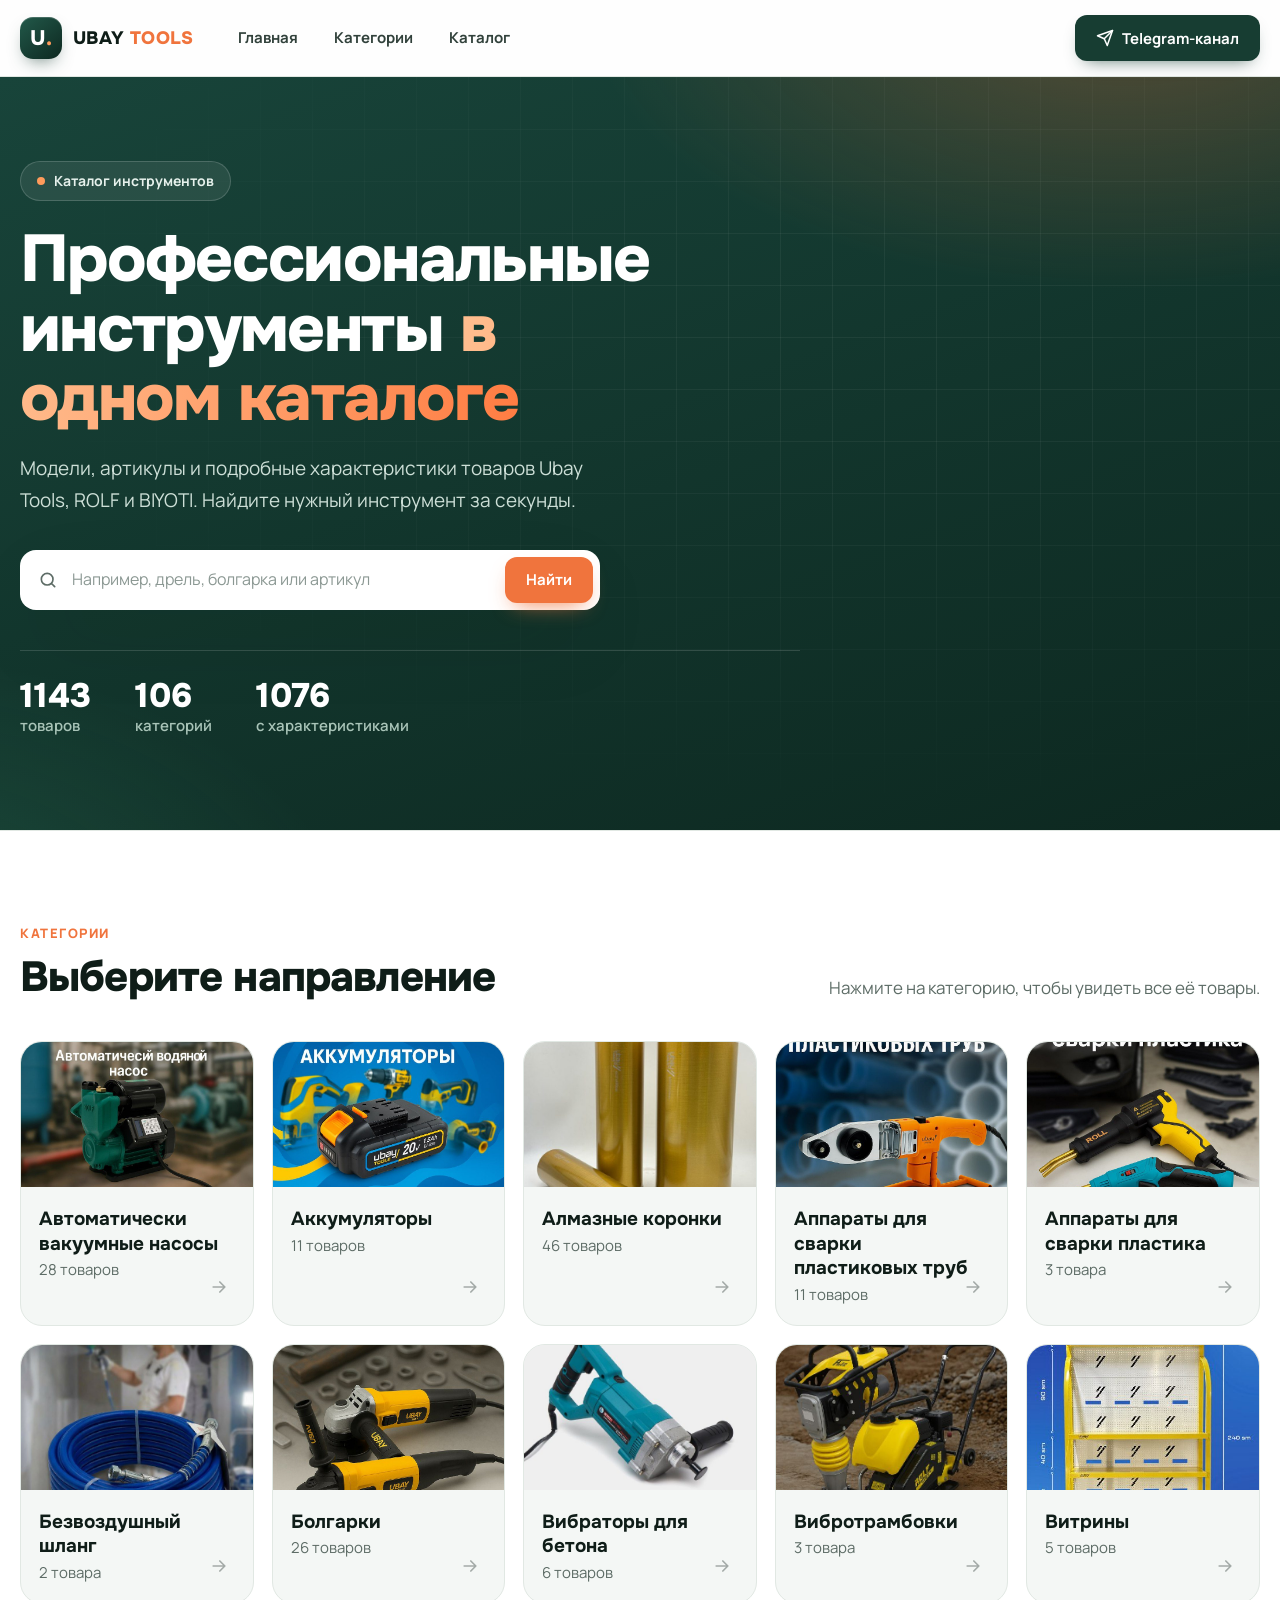
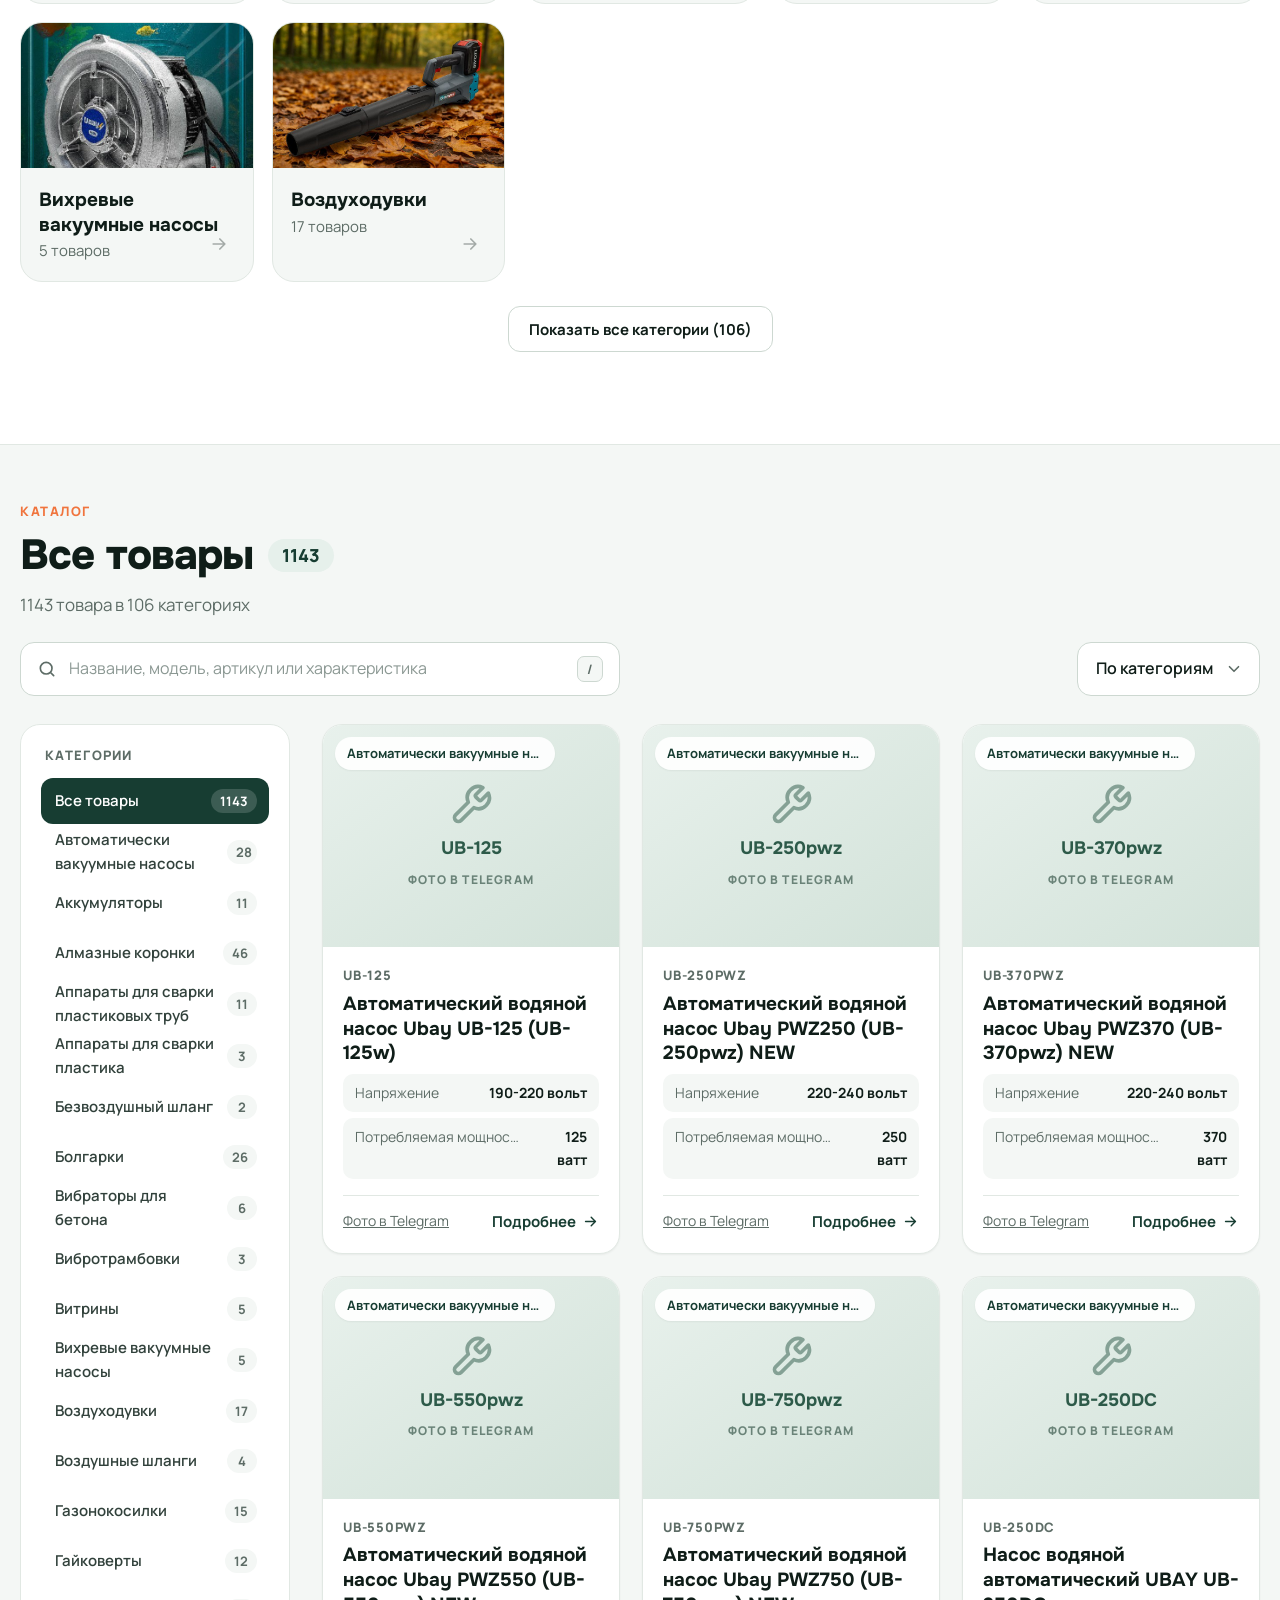
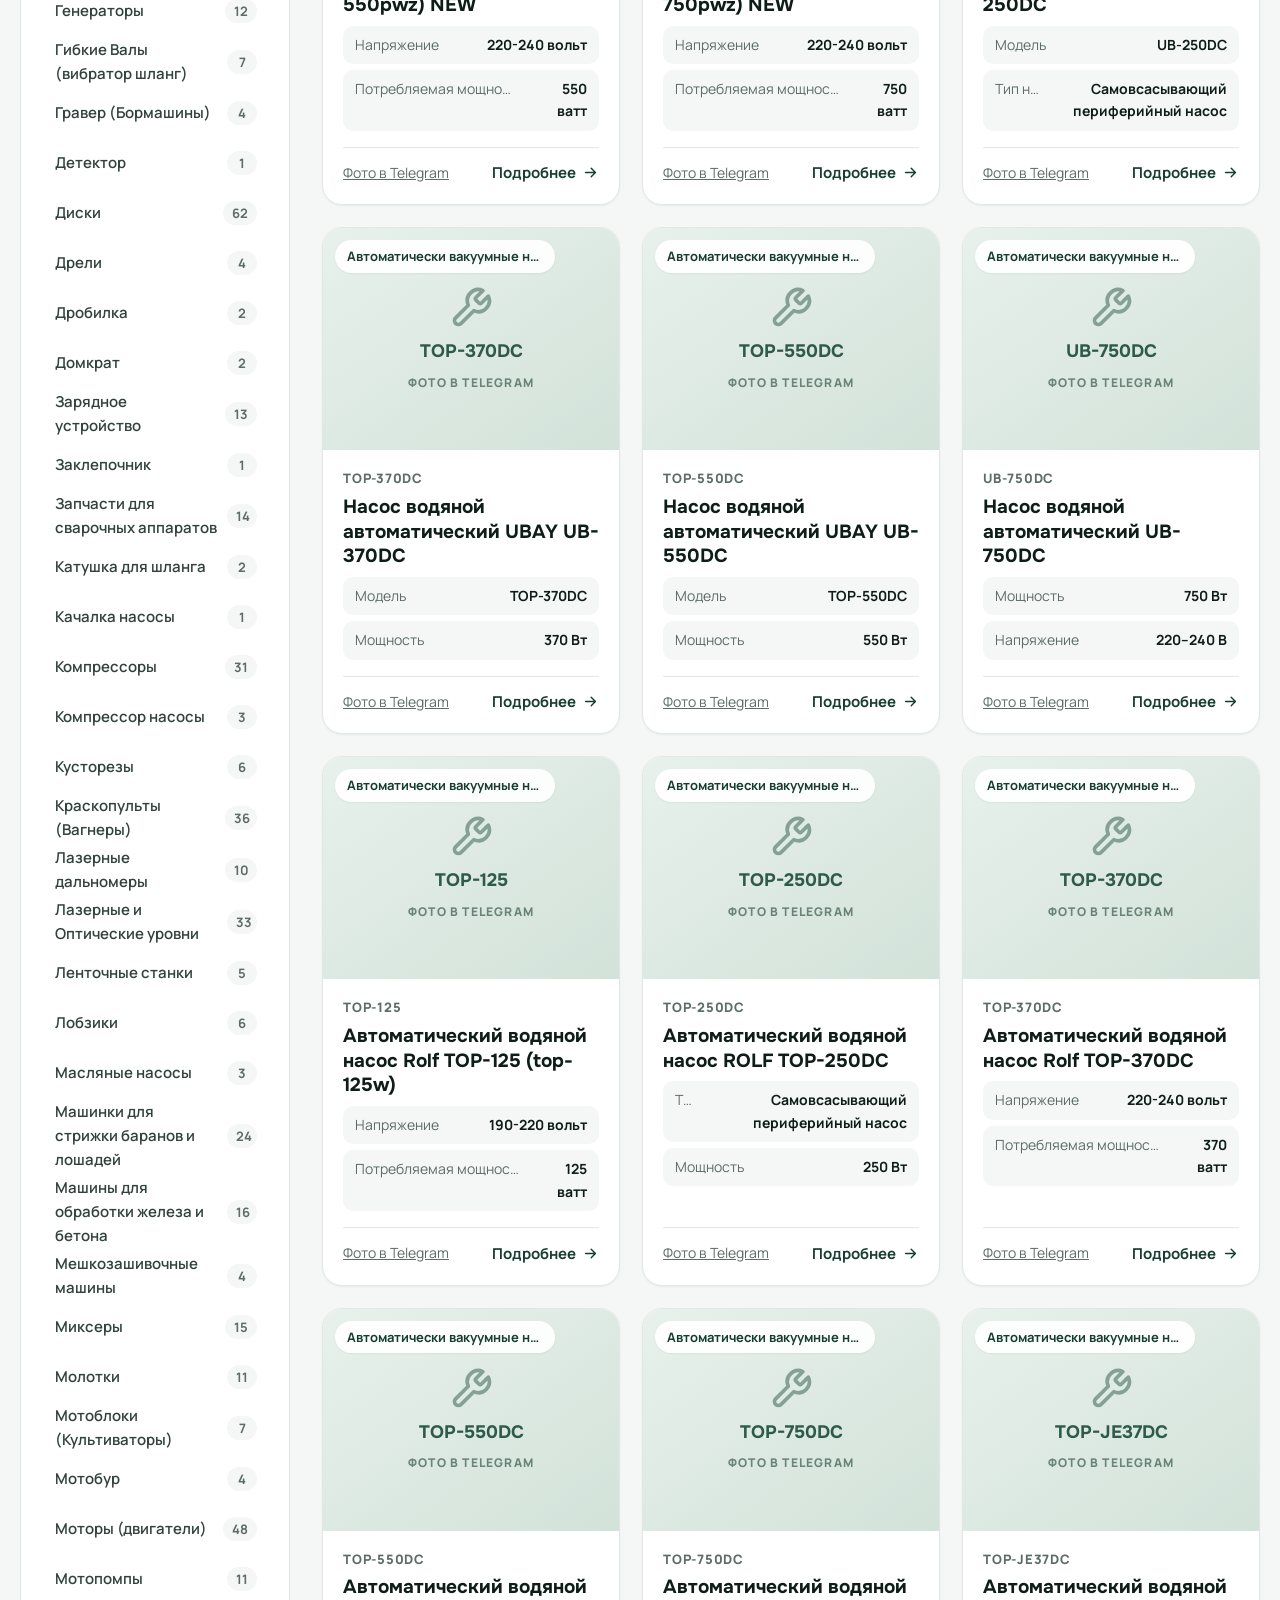
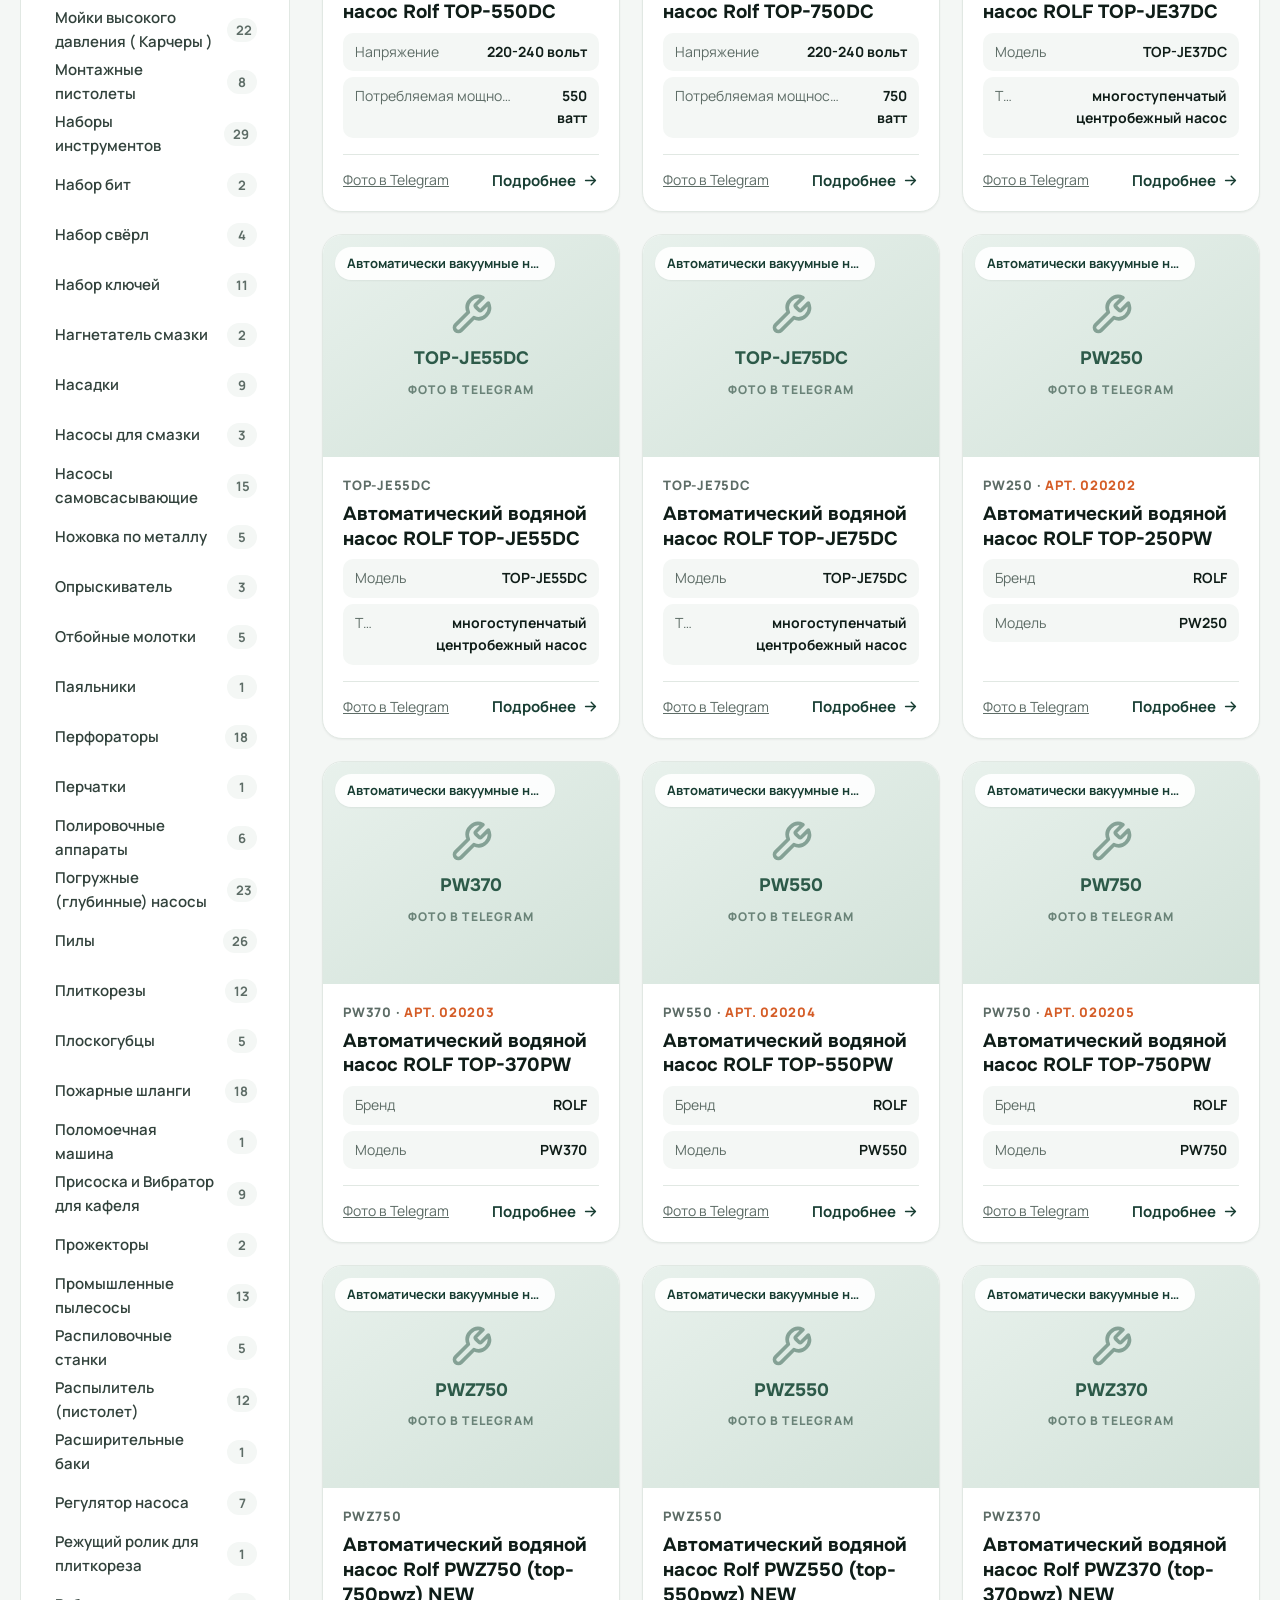
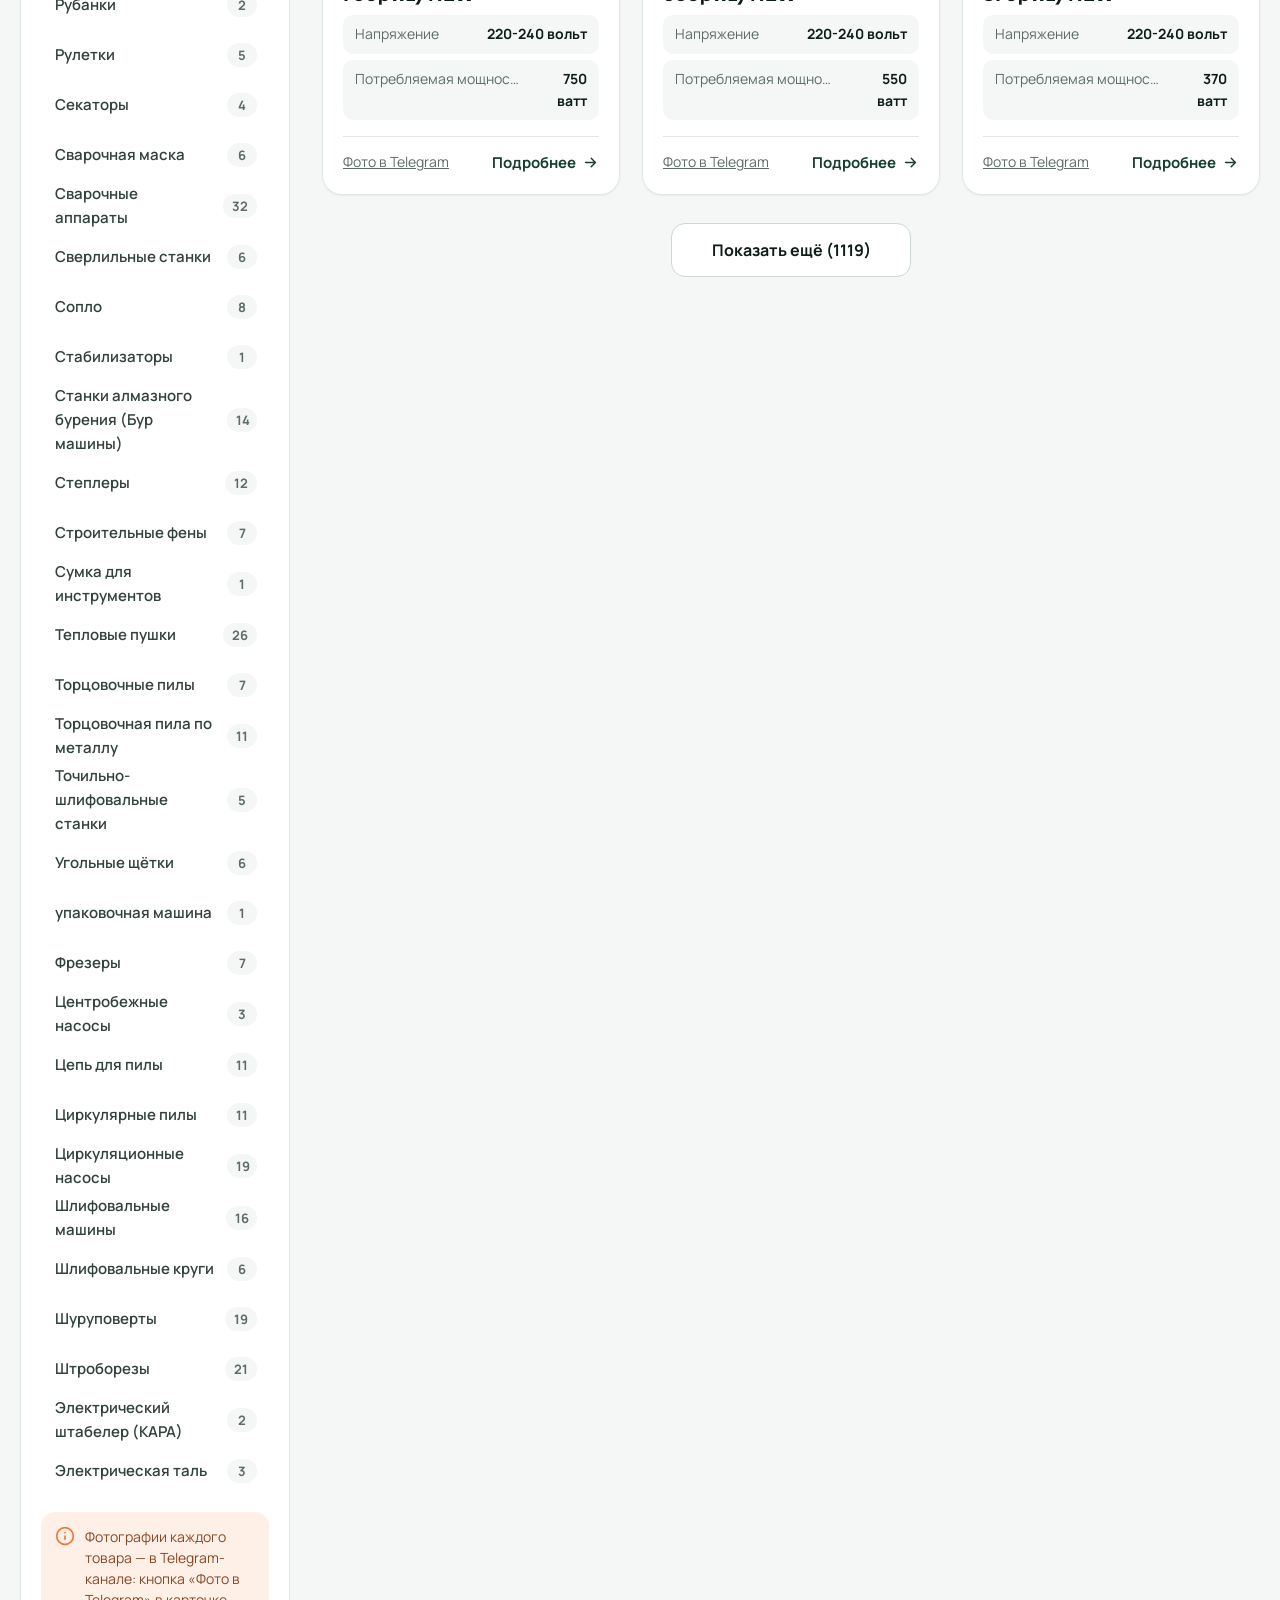
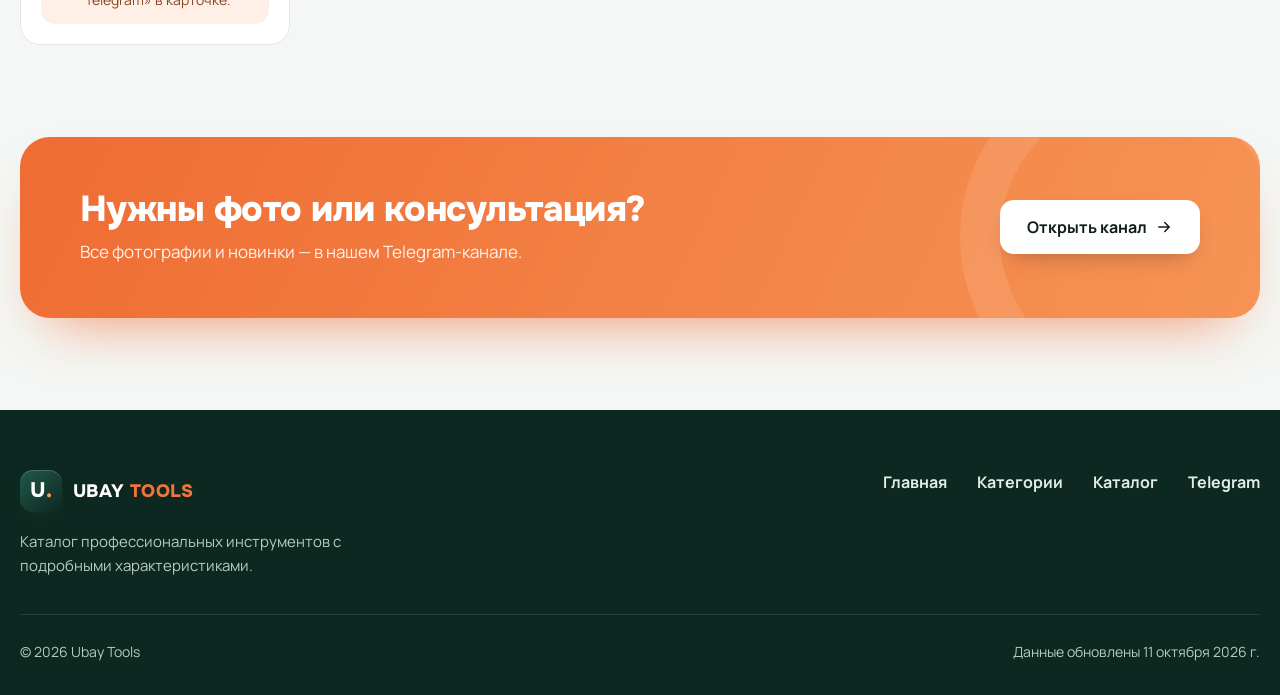
==== docs/index.html @ 38ed4b3d "Statik katalog sayti: Telegram kanalidagi 1143 ta tovar - docs/: server va bazasiz ishlaydigan stati" ====
<!doctype html>
<html lang="ru">
  <head>
    <meta charset="utf-8">
    <meta name="viewport" content="width=device-width, initial-scale=1">
    <meta name="theme-color" content="#173d32">
    <meta name="description" content="Каталог инструментов Ubay Tools: модели, артикулы и подробные характеристики товаров.">
    <title>Ubay Tools — каталог инструментов</title>
    <link rel="preconnect" href="https://fonts.googleapis.com">
    <link rel="preconnect" href="https://fonts.gstatic.com" crossorigin>
    <link href="https://fonts.googleapis.com/css2?family=Manrope:wght@400;500;600;700;800&family=Onest:wght@500;600;700;800&display=swap" rel="stylesheet">
    <link rel="stylesheet" href="styles.css">
    <link rel="stylesheet" href="site.css">
    <script src="app.js" defer></script>
  </head>
  <body>
    <header id="site-header" class="site-header">
      <div class="container header-inner">
        <a class="brand" href="#top" aria-label="Ubay Tools — наверх">
          <span class="brand-mark">U<span>.</span></span>
          <span class="brand-name">UBAY <b>TOOLS</b></span>
        </a>
        <nav id="main-nav" class="main-nav" aria-label="Основная навигация">
          <a href="#top">Главная</a>
          <a href="#categories">Категории</a>
          <a href="#catalog">Каталог</a>
        </nav>
        <div class="header-actions">
          <a class="button button-primary" href="https://t.me/Ubay_informatsiya" target="_blank" rel="noopener"><i data-icon="send"></i><span class="add-label">Telegram-канал</span></a>
          <button id="menu-button" class="icon-button menu-button" type="button" aria-label="Меню" aria-expanded="false" aria-controls="main-nav"><i data-icon="menu"></i></button>
        </div>
      </div>
    </header>

    <main id="top">
      <section class="hero">
        <div class="container hero-inner hero-single">
          <div class="hero-copy">
            <span class="pill"><span class="pulse"></span> Каталог инструментов</span>
            <h1>Профессиональные инструменты <span class="accent">в одном каталоге</span></h1>
            <p class="lead">Модели, артикулы и подробные характеристики товаров Ubay Tools, ROLF и BIYOTI. Найдите нужный инструмент за секунды.</p>
            <form id="hero-search" class="hero-search" role="search">
              <i data-icon="search"></i>
              <label class="visually-hidden" for="hero-search-input">Поиск по каталогу</label>
              <input id="hero-search-input" type="search" placeholder="Например, дрель, болгарка или артикул" autocomplete="off">
              <button class="button button-accent" type="submit">Найти</button>
            </form>
            <dl class="hero-stats">
              <div><dt>товаров</dt><dd id="stat-products">—</dd></div>
              <div><dt>категорий</dt><dd id="stat-categories">—</dd></div>
              <div><dt>с характеристиками</dt><dd id="stat-specs">—</dd></div>
            </dl>
          </div>
        </div>
      </section>

      <section id="categories" class="section section-alt">
        <div class="container">
          <div class="section-head">
            <div>
              <p class="eyebrow">Категории</p>
              <h2 class="section-title">Выберите направление</h2>
            </div>
            <p class="section-sub">Нажмите на категорию, чтобы увидеть все её товары.</p>
          </div>
          <div id="category-tiles" class="category-tiles"></div>
        </div>
      </section>

      <section id="catalog" class="catalog-section">
        <div class="container catalog-body">
          <div class="section-head">
            <div>
              <p class="eyebrow">Каталог</p>
              <h2 class="section-title">Все товары <span id="product-count" class="count-badge">0</span></h2>
              <p id="catalog-status" class="page-sub">Каталог загружается...</p>
            </div>
          </div>
          <div class="catalog-toolbar">
            <label class="search-box">
              <i data-icon="search"></i>
              <span class="visually-hidden">Поиск товара</span>
              <input id="search-input" type="search" placeholder="Название, модель, артикул или характеристика" autocomplete="off">
              <kbd>/</kbd>
            </label>
            <label class="sort-control">
              <span class="visually-hidden">Сортировка</span>
              <select id="sort-select" class="select">
                <option value="default">По категориям</option>
                <option value="name">По названию</option>
              </select>
            </label>
          </div>
          <div class="catalog-layout">
            <aside class="filters" aria-label="Категории">
              <h2>Категории</h2>
              <nav id="category-list" class="category-list"></nav>
              <div class="filters-note">
                <i data-icon="info"></i>
                <p>Фотографии каждого товара — в Telegram-канале: кнопка «Фото в Telegram» в карточке.</p>
              </div>
            </aside>
            <div class="product-area">
              <div id="product-grid" class="product-grid" aria-live="polite"></div>
              <div class="load-more-wrap">
                <button id="load-more" class="button button-ghost button-lg" type="button" hidden>Показать ещё</button>
              </div>
              <div id="no-results" class="empty-state" hidden>
                <span class="empty-icon"><i data-icon="search"></i></span>
                <h3>Ничего не найдено</h3>
                <p>Попробуйте изменить запрос или выбрать другую категорию.</p>
                <button id="reset-filters" class="button button-ghost" type="button">Сбросить фильтры</button>
              </div>
              <div id="load-error" class="empty-state" hidden>
                <span class="empty-icon"><i data-icon="info"></i></span>
                <h3>Не удалось загрузить каталог</h3>
                <p>Проверьте подключение к интернету и обновите страницу.</p>
              </div>
            </div>
          </div>
        </div>
      </section>

      <section class="section section-tight">
        <div class="container">
          <div class="cta-band">
            <div>
              <h2>Нужны фото или консультация?</h2>
              <p>Все фотографии и новинки — в нашем Telegram-канале.</p>
            </div>
            <a class="button button-light button-lg" href="https://t.me/Ubay_informatsiya" target="_blank" rel="noopener">Открыть канал <i data-icon="arrow"></i></a>
          </div>
        </div>
      </section>
    </main>

    <footer class="site-footer">
      <div class="container footer-inner">
        <div class="footer-brand">
          <a class="brand brand-light" href="#top"><span class="brand-mark">U<span>.</span></span><span class="brand-name">UBAY <b>TOOLS</b></span></a>
          <p>Каталог профессиональных инструментов с подробными характеристиками.</p>
        </div>
        <nav class="footer-nav" aria-label="Ссылки в подвале">
          <a href="#top">Главная</a>
          <a href="#categories">Категории</a>
          <a href="#catalog">Каталог</a>
          <a href="https://t.me/Ubay_informatsiya" target="_blank" rel="noopener">Telegram</a>
        </nav>
        <div class="footer-bottom">
          <span>© <span id="year"></span> Ubay Tools</span>
          <span id="updated-note">Данные из канала t.me/Ubay_informatsiya</span>
        </div>
      </div>
    </footer>

    <dialog id="detail-dialog" class="dialog dialog-wide">
      <div id="detail-content" class="dialog-panel"></div>
    </dialog>
  </body>
</html>
---- docs/styles.css ----
:root {
  color-scheme: light;
  --bg: #f4f7f5;
  --surface: #ffffff;
  --surface-2: #ecf2ee;
  --ink: #0f1d18;
  --ink-2: #31413b;
  --muted: #5d6c66;
  --line: #e1e8e3;
  --line-strong: #cdd8d1;
  --brand: #173d32;
  --brand-2: #22594a;
  --brand-dark: #0d2820;
  --brand-50: #e6f0eb;
  --accent: #f0743d;
  --accent-dark: #d55d27;
  --accent-50: #fff0e7;
  --danger: #b4412a;
  --danger-50: #fdeee9;
  --radius: 14px;
  --radius-lg: 22px;
  --shadow-sm: 0 1px 2px rgb(15 29 24 / 0.05);
  --shadow: 0 1px 2px rgb(15 29 24 / 0.04), 0 12px 32px -14px rgb(15 29 24 / 0.18);
  --shadow-lg: 0 32px 80px -24px rgb(8 24 18 / 0.45);
  --font-body: "Manrope", system-ui, -apple-system, "Segoe UI", sans-serif;
  --font-head: "Onest", "Manrope", system-ui, -apple-system, "Segoe UI", sans-serif;
  --container: 1240px;
}

* { box-sizing: border-box; }
html { scroll-behavior: smooth; -webkit-text-size-adjust: 100%; }
body {
  min-height: 100vh;
  display: flex;
  flex-direction: column;
  margin: 0;
  color: var(--ink);
  background: var(--bg);
  font: 400 16px/1.6 var(--font-body);
  -webkit-font-smoothing: antialiased;
  text-rendering: optimizeLegibility;
}
main { flex: 1 0 auto; }
img { max-width: 100%; display: block; }
button, input, textarea, select { font: inherit; color: inherit; }
a { color: inherit; }
:focus-visible { outline: 3px solid rgb(240 116 61 / 0.55); outline-offset: 2px; }
[hidden] { display: none !important; }
.visually-hidden { position: absolute; width: 1px; height: 1px; overflow: hidden; clip: rect(0 0 0 0); clip-path: inset(50%); white-space: nowrap; }
.container { width: min(calc(100% - 40px), var(--container)); margin-inline: auto; }
.icon { width: 20px; height: 20px; flex: 0 0 auto; }

/* ---------- Кнопки ---------- */
.button {
  --h: 46px;
  min-height: var(--h);
  display: inline-flex;
  align-items: center;
  justify-content: center;
  gap: 8px;
  padding: 0 20px;
  border: 1px solid transparent;
  border-radius: 12px;
  font: 700 15px/1 var(--font-body);
  text-decoration: none;
  white-space: nowrap;
  cursor: pointer;
  transition: background-color .16s ease, border-color .16s ease, color .16s ease, box-shadow .16s ease, transform .16s ease;
}
.button:hover { transform: translateY(-1px); }
.button:active { transform: translateY(0); }
.button:disabled { opacity: .6; cursor: wait; transform: none; }
.button .icon { width: 18px; height: 18px; }
.button-primary { color: #fff; background: var(--brand); box-shadow: 0 8px 18px -10px rgb(23 61 50 / .8); }
.button-primary:hover { background: var(--brand-dark); }
.button-accent { color: #fff; background: var(--accent); box-shadow: 0 10px 22px -10px rgb(240 116 61 / .9); }
.button-accent:hover { background: var(--accent-dark); }
.button-ghost { color: var(--ink); background: var(--surface); border-color: var(--line-strong); }
.button-ghost:hover { background: var(--surface-2); border-color: var(--line-strong); }
.button-glass { color: #fff; background: rgb(255 255 255 / .08); border-color: rgb(255 255 255 / .22); }
.button-glass:hover { background: rgb(255 255 255 / .16); }
.button-light { color: var(--ink); background: #fff; box-shadow: 0 10px 24px -12px rgb(0 0 0 / .35); }
.button-light:hover { background: #fff7f2; }
.button-danger { color: var(--danger); background: var(--danger-50); border-color: #f4d4ca; }
.button-danger:hover { background: #fbe0d7; }
.button-lg { --h: 54px; padding: 0 26px; border-radius: 14px; font-size: 16px; }
.button-sm { --h: 36px; padding: 0 12px; border-radius: 10px; font-size: 14px; }
.button-wide { width: 100%; }
.icon-button {
  width: 44px;
  height: 44px;
  display: inline-grid;
  place-items: center;
  flex: 0 0 auto;
  padding: 0;
  color: var(--ink-2);
  background: var(--surface);
  border: 1px solid var(--line-strong);
  border-radius: 12px;
  cursor: pointer;
  transition: background-color .16s ease, color .16s ease;
}
.icon-button:hover { color: var(--ink); background: var(--surface-2); }
.text-button { padding: 0; color: var(--brand); background: none; border: 0; cursor: pointer; font: 700 15px var(--font-body); }
.text-button:hover { text-decoration: underline; }
.text-danger { color: var(--danger); }

/* ---------- Шапка ---------- */
.site-header {
  position: sticky;
  top: 0;
  z-index: 50;
  background: rgb(255 255 255 / .85);
  border-bottom: 1px solid var(--line);
  -webkit-backdrop-filter: saturate(1.5) blur(14px);
  backdrop-filter: saturate(1.5) blur(14px);
}
.header-inner { height: 76px; display: flex; align-items: center; gap: 28px; }
.brand { display: inline-flex; align-items: center; gap: 11px; flex: 0 0 auto; color: var(--ink); text-decoration: none; }
.brand-mark {
  width: 42px;
  height: 42px;
  display: flex;
  align-items: center;
  justify-content: center;
  color: #fff;
  background: linear-gradient(140deg, var(--brand-2), var(--brand-dark));
  border-radius: 13px;
  box-shadow: inset 0 1px 0 rgb(255 255 255 / .18), 0 8px 18px -8px rgb(23 61 50 / .7);
  font: 800 21px/1 var(--font-head);
}
.brand-mark span { color: #ff9b5b; }
.brand-name { font: 800 18px/1 var(--font-head); letter-spacing: .02em; }
.brand-name b { color: var(--accent); font-weight: 800; }
.brand-light { color: #fff; }
.main-nav { display: flex; align-items: center; gap: 4px; }
.main-nav a { padding: 10px 16px; color: var(--ink-2); border-radius: 999px; font-size: 15px; font-weight: 700; text-decoration: none; transition: background-color .16s ease, color .16s ease; }
.main-nav a:hover { color: var(--ink); background: var(--surface-2); }
.main-nav a[aria-current="page"] { color: var(--brand); background: var(--brand-50); }
.nav-mobile-only { display: none; }
.header-actions { display: flex; align-items: center; gap: 10px; margin-left: auto; }
.header-group { display: flex; align-items: center; gap: 10px; }
.menu-button { display: none; }
.user-chip { display: flex; align-items: center; gap: 10px; padding: 4px 14px 4px 4px; background: var(--surface); border: 1px solid var(--line); border-radius: 999px; }
.avatar {
  width: 36px;
  height: 36px;
  display: grid;
  place-items: center;
  flex: 0 0 auto;
  color: #fff;
  background: linear-gradient(140deg, #f7a05f, var(--accent));
  border-radius: 50%;
  font: 800 15px/1 var(--font-head);
}
.user-meta { display: grid; max-width: 170px; line-height: 1.25; }
.user-meta b { overflow: hidden; font-size: 14px; text-overflow: ellipsis; white-space: nowrap; }
.user-meta small { color: var(--muted); font-size: 12px; font-weight: 600; }

/* ---------- Главная: hero ---------- */
.hero {
  position: relative;
  overflow: hidden;
  color: #fff;
  background:
    radial-gradient(900px 480px at 88% -10%, rgb(240 116 61 / .30), transparent 60%),
    radial-gradient(800px 480px at -10% 115%, rgb(72 170 128 / .22), transparent 60%),
    linear-gradient(160deg, #18443a 0%, #0d2820 100%);
}
.hero::before {
  position: absolute;
  inset: 0;
  content: "";
  background-image: linear-gradient(rgb(255 255 255 / .05) 1px, transparent 1px), linear-gradient(90deg, rgb(255 255 255 / .05) 1px, transparent 1px);
  background-size: 52px 52px;
  -webkit-mask-image: radial-gradient(ellipse at 70% 35%, #000 15%, transparent 72%);
  mask-image: radial-gradient(ellipse at 70% 35%, #000 15%, transparent 72%);
  pointer-events: none;
}
.hero-inner { position: relative; display: grid; grid-template-columns: minmax(0, 1.12fr) minmax(0, .88fr); gap: 64px; align-items: center; padding: 92px 0 100px; }
.pill { display: inline-flex; align-items: center; gap: 9px; padding: 8px 16px; color: #e6f1ec; background: rgb(255 255 255 / .08); border: 1px solid rgb(255 255 255 / .16); border-radius: 999px; font-size: 14px; font-weight: 700; }
.pulse { width: 8px; height: 8px; background: #ff9b5b; border-radius: 50%; box-shadow: 0 0 0 0 rgb(255 155 91 / .7); animation: pulse 2.2s infinite; }
@keyframes pulse { 70% { box-shadow: 0 0 0 10px rgb(255 155 91 / 0); } 100% { box-shadow: 0 0 0 0 rgb(255 155 91 / 0); } }
.hero h1 { margin: 24px 0 20px; font: 800 clamp(38px, 5.2vw, 66px)/1.05 var(--font-head); letter-spacing: -.025em; text-wrap: balance; }
.hero h1 .accent { color: #ff9b5b; background: linear-gradient(90deg, #ffbe8f, #ff7d43); -webkit-background-clip: text; background-clip: text; -webkit-text-fill-color: transparent; }
.lead { max-width: 580px; margin: 0; color: #cddfd7; font-size: clamp(17px, 1.5vw, 19px); line-height: 1.65; }
.hero-search { max-width: 580px; display: flex; align-items: center; gap: 8px; margin-top: 34px; padding: 7px 7px 7px 18px; color: var(--ink); background: #fff; border-radius: 16px; box-shadow: var(--shadow-lg); }
.hero-search .icon { color: var(--muted); }
.hero-search input { flex: 1; min-width: 0; padding: 0 6px; background: transparent; border: 0; outline: none; font-size: 16px; }
.hero-search input::placeholder { color: #8b9893; }
.hero-actions { display: flex; flex-wrap: wrap; gap: 12px; margin-top: 18px; }
.hero-stats { display: flex; gap: 44px; margin: 40px 0 0; padding-top: 26px; border-top: 1px solid rgb(255 255 255 / .14); }
.hero-stats div { display: flex; flex-direction: column-reverse; }
.hero-stats dt { color: #a9c4b8; font-size: 15px; font-weight: 600; }
.hero-stats dd { margin: 0; font: 800 34px/1.1 var(--font-head); }
.hero-visual { position: relative; min-height: 440px; }
.showcase {
  position: absolute;
  inset: 0 0 0 10%;
  display: flex;
  flex-direction: column;
  overflow: hidden;
  color: var(--ink);
  background: #fff;
  border-radius: 28px;
  box-shadow: var(--shadow-lg);
  transform: rotate(2.5deg);
}
.showcase-media { position: relative; flex: 1; min-height: 0; overflow: hidden; background: var(--surface-2); }
.showcase-media img { width: 100%; height: 100%; object-fit: cover; }
.showcase-body { padding: 20px 24px 24px; }
.showcase-tag { display: inline-block; margin-bottom: 8px; padding: 4px 12px; color: var(--accent-dark); background: var(--accent-50); border-radius: 999px; font-size: 13px; font-weight: 800; }
.showcase-body b { display: block; overflow: hidden; font: 700 21px/1.3 var(--font-head); text-overflow: ellipsis; white-space: nowrap; }
.showcase-body small { color: var(--muted); font-size: 14px; }
.float-card {
  position: absolute;
  left: -2%;
  top: 44px;
  display: flex;
  align-items: center;
  gap: 14px;
  padding: 14px 20px 14px 14px;
  color: var(--ink);
  background: #fff;
  border-radius: 18px;
  box-shadow: var(--shadow-lg);
  animation: float 6s ease-in-out infinite;
}
.float-icon { width: 46px; height: 46px; display: grid; place-items: center; color: var(--accent); background: var(--accent-50); border-radius: 14px; }
.float-card b { display: block; font: 800 22px/1.1 var(--font-head); }
.float-card small { color: var(--muted); font-size: 13px; font-weight: 600; }
@keyframes float { 0%, 100% { transform: translateY(0) rotate(-3deg); } 50% { transform: translateY(-10px) rotate(-3deg); } }

/* ---------- Секции ---------- */
.section { padding: 92px 0; }
.section-tight { padding-top: 0; }
.section-alt { background: var(--surface); border-block: 1px solid var(--line); }
.section-head { display: flex; justify-content: space-between; align-items: flex-end; gap: 28px; margin-bottom: 40px; }
.eyebrow { margin: 0 0 10px; color: var(--accent); font-size: 13px; font-weight: 800; letter-spacing: .12em; text-transform: uppercase; }
.section-title { margin: 0; font: 800 clamp(28px, 3.3vw, 42px)/1.12 var(--font-head); letter-spacing: -.02em; text-wrap: balance; }
.section-sub { max-width: 440px; margin: 0; color: var(--muted); font-size: 17px; }
.features { display: grid; grid-template-columns: repeat(3, minmax(0, 1fr)); gap: 22px; }
.feature { padding: 30px; background: var(--surface); border: 1px solid var(--line); border-radius: var(--radius-lg); box-shadow: var(--shadow-sm); transition: transform .22s ease, box-shadow .22s ease; }
.feature:hover { transform: translateY(-4px); box-shadow: var(--shadow); }
.feature-icon { width: 56px; height: 56px; display: grid; place-items: center; margin-bottom: 22px; color: var(--brand); background: var(--brand-50); border-radius: 16px; }
.feature-icon .icon { width: 26px; height: 26px; }
.feature h3 { margin: 0 0 10px; font: 700 21px/1.3 var(--font-head); }
.feature p { margin: 0; color: var(--muted); font-size: 16px; }
.category-tiles { display: grid; grid-template-columns: repeat(4, minmax(0, 1fr)); gap: 18px; }
.category-tile {
  position: relative;
  display: flex;
  flex-direction: column;
  gap: 4px;
  padding: 24px;
  color: var(--ink);
  background: var(--bg);
  border: 1px solid var(--line);
  border-radius: var(--radius-lg);
  text-decoration: none;
  transition: transform .22s ease, background-color .22s ease, border-color .22s ease, color .22s ease;
}
.category-tile:hover { color: #fff; background: var(--brand); border-color: var(--brand); transform: translateY(-4px); }
.tile-icon { width: 48px; height: 48px; display: grid; place-items: center; margin-bottom: 16px; color: var(--brand); background: var(--surface); border: 1px solid var(--line); border-radius: 14px; font: 800 19px/1 var(--font-head); }
.category-tile b { font: 700 19px/1.3 var(--font-head); overflow-wrap: anywhere; }
.category-tile small { color: var(--muted); font-size: 15px; transition: color .22s ease; }
.category-tile:hover small { color: #bcd3c9; }
.tile-arrow { position: absolute; top: 26px; right: 24px; opacity: .35; transition: opacity .22s ease, transform .22s ease; }
.category-tile:hover .tile-arrow { opacity: 1; transform: translateX(3px); }
.cta-band {
  position: relative;
  display: flex;
  justify-content: space-between;
  align-items: center;
  gap: 32px;
  overflow: hidden;
  padding: 52px 60px;
  color: #fff;
  background: linear-gradient(115deg, #ef6c33 0%, #f69455 100%);
  border-radius: 30px;
  box-shadow: 0 30px 60px -30px rgb(240 116 61 / .8);
}
.cta-band::after { position: absolute; right: -60px; top: -80px; width: 280px; height: 280px; content: ""; border: 40px solid rgb(255 255 255 / .1); border-radius: 50%; pointer-events: none; }
.cta-band > * { position: relative; z-index: 1; }
.cta-band h2 { margin: 0 0 8px; font: 800 clamp(26px, 3vw, 36px)/1.15 var(--font-head); letter-spacing: -.015em; }
.cta-band p { margin: 0; color: rgb(255 255 255 / .9); font-size: 17px; }

/* ---------- Карточки товаров ---------- */
.product-grid { display: grid; grid-template-columns: repeat(auto-fill, minmax(min(100%, 250px), 1fr)); gap: 22px; }
.product-card {
  position: relative;
  min-width: 0;
  display: flex;
  flex-direction: column;
  overflow: hidden;
  background: var(--surface);
  border: 1px solid var(--line);
  border-radius: 20px;
  box-shadow: var(--shadow-sm);
  transition: transform .22s ease, box-shadow .22s ease, border-color .22s ease;
}
.product-card:hover { border-color: var(--line-strong); box-shadow: var(--shadow); transform: translateY(-4px); }
.product-media { position: relative; width: 100%; aspect-ratio: 4 / 3; display: block; overflow: hidden; padding: 0; background: var(--surface-2); border: 0; cursor: pointer; }
.product-media img { width: 100%; height: 100%; object-fit: cover; transition: transform .45s ease; }
.product-card:hover .product-media img { transform: scale(1.05); }
.product-chip {
  position: absolute;
  top: 12px;
  left: 12px;
  max-width: calc(100% - 76px);
  overflow: hidden;
  padding: 6px 12px;
  color: var(--brand);
  background: rgb(255 255 255 / .92);
  border-radius: 999px;
  box-shadow: var(--shadow-sm);
  font-size: 13px;
  font-weight: 700;
  text-overflow: ellipsis;
  white-space: nowrap;
}
.card-edit {
  position: absolute;
  top: 12px;
  right: 12px;
  z-index: 1;
  width: 40px;
  height: 40px;
  display: grid;
  place-items: center;
  color: var(--ink);
  background: rgb(255 255 255 / .94);
  border: 0;
  border-radius: 12px;
  box-shadow: var(--shadow-sm);
  cursor: pointer;
  transition: background-color .16s ease, color .16s ease;
}
.card-edit:hover { color: #fff; background: var(--brand); }
.card-edit .icon { width: 18px; height: 18px; }
.placeholder { width: 100%; height: 100%; display: flex; flex-direction: column; justify-content: center; align-items: center; gap: 10px; padding: 16px; color: #2d5a49; background: linear-gradient(145deg, #e8f1ec 0%, #d2e2d9 100%); text-align: center; }
.placeholder .icon { width: 44px; height: 44px; opacity: .5; }
.placeholder b { max-width: 90%; overflow-wrap: anywhere; font: 700 18px/1.25 var(--font-head); }
.placeholder small { color: #6a8378; font-size: 12px; font-weight: 800; letter-spacing: .1em; }
.product-body { flex: 1; display: flex; flex-direction: column; padding: 18px 20px 20px; }
.product-model { margin: 0 0 6px; color: var(--muted); font-size: 13px; font-weight: 800; letter-spacing: .06em; text-transform: uppercase; overflow-wrap: anywhere; }
.product-title { margin: 0 0 8px; font: 700 19px/1.3 var(--font-head); }
.product-title button { padding: 0; color: inherit; background: none; border: 0; cursor: pointer; font: inherit; text-align: left; }
.product-title button:hover { color: var(--brand-2); }
.product-description { display: -webkit-box; margin: 0 0 14px; overflow: hidden; color: var(--muted); font-size: 15px; line-height: 1.55; -webkit-box-orient: vertical; -webkit-line-clamp: 2; }
.product-facts { display: grid; gap: 6px; margin: 0 0 16px; padding: 0; list-style: none; }
.product-facts li { display: flex; justify-content: space-between; gap: 12px; padding: 8px 12px; background: var(--bg); border-radius: 10px; font-size: 14px; }
.product-facts span { overflow: hidden; color: var(--muted); text-overflow: ellipsis; white-space: nowrap; }
.product-facts b { font-weight: 700; text-align: right; overflow-wrap: anywhere; }
.product-footer { display: flex; justify-content: space-between; align-items: center; gap: 12px; margin-top: auto; padding-top: 14px; color: var(--muted); border-top: 1px solid var(--line); font-size: 14px; }
.owner { min-width: 0; overflow: hidden; text-overflow: ellipsis; white-space: nowrap; }
.link-button { display: inline-flex; align-items: center; gap: 6px; flex: 0 0 auto; padding: 0; color: var(--brand); background: none; border: 0; cursor: pointer; font: 700 15px var(--font-body); transition: gap .16s ease; }
.link-button:hover { gap: 10px; }
.link-button .icon { width: 17px; height: 17px; }

/* ---------- Внутренние страницы ---------- */
.page-hero { padding: 52px 0 44px; background: linear-gradient(180deg, var(--surface) 0%, var(--bg) 100%); border-bottom: 1px solid var(--line); }
.breadcrumbs { display: flex; flex-wrap: wrap; align-items: center; gap: 8px; margin-bottom: 16px; color: var(--muted); font-size: 14px; font-weight: 600; }
.breadcrumbs a { color: var(--muted); text-decoration: none; }
.breadcrumbs a:hover { color: var(--brand); }
.page-title { display: flex; flex-wrap: wrap; align-items: center; gap: 14px; margin: 0; font: 800 clamp(32px, 4vw, 48px)/1.1 var(--font-head); letter-spacing: -.02em; }
.count-badge { padding: 4px 14px; color: var(--brand); background: var(--brand-50); border-radius: 999px; font: 800 18px/1.4 var(--font-body); letter-spacing: 0; }
.page-sub { margin: 12px 0 0; color: var(--muted); font-size: 17px; }

/* ---------- Каталог ---------- */
.catalog-body { padding: 32px 0 92px; }
.catalog-toolbar { display: flex; align-items: center; gap: 12px; margin-bottom: 28px; }
.search-box {
  height: 54px;
  flex: 1;
  max-width: 600px;
  display: flex;
  align-items: center;
  gap: 12px;
  padding: 0 16px;
  background: var(--surface);
  border: 1px solid var(--line-strong);
  border-radius: 14px;
  cursor: text;
  transition: border-color .16s ease, box-shadow .16s ease;
}
.search-box:focus-within { border-color: var(--brand); box-shadow: 0 0 0 4px rgb(23 61 50 / .12); }
.search-box .icon { color: var(--muted); }
.search-box input { flex: 1; min-width: 0; padding: 0; background: transparent; border: 0; outline: none; font-size: 16px; }
.search-box input::placeholder { color: #8b9893; }
.search-box kbd { padding: 3px 9px; color: var(--muted); background: var(--bg); border: 1px solid var(--line-strong); border-radius: 7px; font: 700 13px var(--font-body); }
.sort-control { margin-left: auto; }
.select {
  height: 54px;
  padding: 0 46px 0 18px;
  color: var(--ink);
  background: var(--surface) url("data:image/svg+xml,%3Csvg xmlns='http://www.w3.org/2000/svg' viewBox='0 0 24 24' fill='none' stroke='%235d6c66' stroke-width='2.2' stroke-linecap='round' stroke-linejoin='round'%3E%3Cpath d='m6 9 6 6 6-6'/%3E%3C/svg%3E") no-repeat right 16px center / 18px;
  border: 1px solid var(--line-strong);
  border-radius: 14px;
  font-size: 16px;
  font-weight: 600;
  cursor: pointer;
  -webkit-appearance: none;
  appearance: none;
}
.select:focus { border-color: var(--brand); outline: none; box-shadow: 0 0 0 4px rgb(23 61 50 / .12); }
.catalog-layout { display: grid; grid-template-columns: 270px minmax(0, 1fr); gap: 32px; align-items: start; }
.filters { min-width: 0; position: sticky; top: 100px; padding: 20px; background: var(--surface); border: 1px solid var(--line); border-radius: 20px; }
.filters h2 { margin: 0 0 12px 4px; color: var(--muted); font-size: 13px; font-weight: 800; letter-spacing: .1em; text-transform: uppercase; }
.category-list { display: grid; gap: 4px; }
.category-button {
  width: 100%;
  min-height: 46px;
  display: flex;
  justify-content: space-between;
  align-items: center;
  gap: 10px;
  padding: 0 12px 0 14px;
  color: var(--ink-2);
  background: transparent;
  border: 0;
  border-radius: 12px;
  cursor: pointer;
  font-size: 15px;
  font-weight: 600;
  text-align: left;
  transition: background-color .16s ease, color .16s ease;
}
.category-button:hover { background: var(--bg); }
.category-button span { min-width: 30px; padding: 2px 9px; color: var(--muted); background: var(--bg); border-radius: 999px; font-size: 13px; font-weight: 700; text-align: center; }
.category-button.is-active { color: #fff; background: var(--brand); }
.category-button.is-active span { color: #fff; background: rgb(255 255 255 / .16); }
.filters-note { display: flex; gap: 10px; margin-top: 18px; padding: 14px; color: #8a4724; background: var(--accent-50); border-radius: 14px; font-size: 14px; line-height: 1.5; }
.filters-note .icon { color: var(--accent); }
.filters-note p { margin: 0; }
.empty-state { display: flex; flex-direction: column; align-items: center; padding: 64px 24px; background: var(--surface); border: 2px dashed var(--line-strong); border-radius: 24px; text-align: center; }
.empty-icon { width: 68px; height: 68px; display: grid; place-items: center; margin-bottom: 20px; color: var(--brand); background: var(--brand-50); border-radius: 20px; }
.empty-icon .icon { width: 30px; height: 30px; }
.empty-state h3 { margin: 0 0 8px; font: 700 23px/1.3 var(--font-head); }
.empty-state p { max-width: 440px; margin: 0 0 24px; color: var(--muted); font-size: 16px; }

/* ---------- Вход и регистрация ---------- */
.auth-page { padding: 56px 0 92px; }
.auth-shell { max-width: 1060px; display: grid; grid-template-columns: minmax(0, .95fr) minmax(0, 1.05fr); margin: 0 auto; overflow: hidden; background: var(--surface); border: 1px solid var(--line); border-radius: 28px; box-shadow: var(--shadow); }
.auth-aside {
  position: relative;
  display: flex;
  flex-direction: column;
  justify-content: space-between;
  gap: 40px;
  overflow: hidden;
  padding: 48px;
  color: #fff;
  background:
    radial-gradient(500px 300px at 100% 0%, rgb(240 116 61 / .32), transparent 60%),
    linear-gradient(160deg, #18443a 0%, #0d2820 100%);
}
.auth-aside::before { position: absolute; inset: 0; content: ""; background-image: linear-gradient(rgb(255 255 255 / .05) 1px, transparent 1px), linear-gradient(90deg, rgb(255 255 255 / .05) 1px, transparent 1px); background-size: 44px 44px; -webkit-mask-image: linear-gradient(180deg, #000, transparent 85%); mask-image: linear-gradient(180deg, #000, transparent 85%); pointer-events: none; }
.auth-aside > * { position: relative; }
.auth-aside h2 { margin: 0 0 12px; font: 800 36px/1.15 var(--font-head); letter-spacing: -.02em; }
.auth-aside p { margin: 0; color: #cddfd7; font-size: 17px; }
.perks { display: grid; gap: 14px; margin: 0; padding: 0; list-style: none; }
.perks li { display: flex; align-items: center; gap: 12px; font-size: 16px; font-weight: 600; }
.perks li > span { width: 30px; height: 30px; display: grid; place-items: center; flex: 0 0 auto; color: #ffb07e; background: rgb(255 255 255 / .1); border-radius: 50%; }
.perks .icon { width: 16px; height: 16px; }
.auth-main { display: flex; align-items: center; padding: 56px 52px; }
.auth-form { width: 100%; max-width: 420px; margin: 0 auto; }
.auth-form h1 { margin: 0 0 8px; font: 800 34px/1.15 var(--font-head); letter-spacing: -.02em; }
.auth-lead { margin: 0 0 30px; color: var(--muted); font-size: 16px; }
.auth-switch { margin: 24px 0 0; color: var(--muted); font-size: 15px; text-align: center; }
.auth-switch a { color: var(--brand); font-weight: 800; text-decoration: none; }
.auth-switch a:hover { text-decoration: underline; }

/* ---------- Формы ---------- */
.field { display: grid; gap: 8px; margin: 0 0 18px; }
.field > span, .field-label { color: var(--ink-2); font-size: 15px; font-weight: 700; }
.field i { color: var(--accent); font-style: normal; }
.field input, .field textarea, .spec-row input {
  width: 100%;
  min-width: 0;
  padding: 13px 16px;
  color: var(--ink);
  background: var(--surface);
  border: 1px solid var(--line-strong);
  border-radius: 12px;
  font-size: 16px;
  font-weight: 500;
  transition: border-color .16s ease, box-shadow .16s ease;
}
.field textarea { resize: vertical; }
.field input::placeholder, .field textarea::placeholder, .spec-row input::placeholder { color: #98a49f; }
.field input:focus, .field textarea:focus, .spec-row input:focus { border-color: var(--brand); outline: none; box-shadow: 0 0 0 4px rgb(23 61 50 / .12); }
.field-row { display: grid; grid-template-columns: 1fr 1fr; gap: 14px; }
.form-error { min-height: 22px; margin: 0 0 12px; color: var(--danger); font-size: 14px; font-weight: 700; line-height: 1.5; }

/* ---------- Админ-панель ---------- */
.admin-body { padding: 32px 0 92px; }
.stats-grid { display: grid; grid-template-columns: repeat(4, minmax(0, 1fr)); gap: 18px; margin-bottom: 32px; }
.stat-card { display: flex; align-items: center; gap: 16px; padding: 22px; background: var(--surface); border: 1px solid var(--line); border-radius: 20px; box-shadow: var(--shadow-sm); }
.stat-icon { width: 54px; height: 54px; display: grid; place-items: center; flex: 0 0 auto; color: var(--brand); background: var(--brand-50); border-radius: 16px; }
.stat-icon.is-accent { color: var(--accent); background: var(--accent-50); }
.stat-icon .icon { width: 24px; height: 24px; }
.stat-card b { display: block; font: 800 30px/1.1 var(--font-head); }
.stat-card small { color: var(--muted); font-size: 15px; font-weight: 600; }
.tabs { display: inline-flex; gap: 4px; margin-bottom: 20px; padding: 5px; background: var(--surface); border: 1px solid var(--line); border-radius: 14px; }
.tab { min-height: 44px; display: inline-flex; align-items: center; justify-content: center; gap: 8px; padding: 0 18px; color: var(--muted); background: transparent; border: 0; border-radius: 10px; cursor: pointer; font: 700 15px var(--font-body); transition: background-color .16s ease, color .16s ease; }
.tab:hover { color: var(--ink); }
.tab[aria-selected="true"] { color: #fff; background: var(--brand); }
.tab-count { padding: 1px 9px; background: rgb(15 29 24 / .07); border-radius: 999px; font-size: 13px; }
.tab[aria-selected="true"] .tab-count { background: rgb(255 255 255 / .18); }
.panel { overflow: hidden; background: var(--surface); border: 1px solid var(--line); border-radius: 22px; box-shadow: var(--shadow-sm); }
.panel-head { display: flex; justify-content: space-between; align-items: center; gap: 16px; padding: 20px 24px; border-bottom: 1px solid var(--line); }
.panel-head h2 { margin: 0; font: 700 21px var(--font-head); }
.panel-tools { display: flex; align-items: center; gap: 10px; }
.search-box-sm { width: 300px; height: 46px; flex: 0 1 auto; border-radius: 12px; }
.search-box-sm input { font-size: 15px; }
.table-wrap { overflow-x: auto; }
.data-table { width: 100%; min-width: 780px; border-collapse: collapse; }
.data-table th { padding: 12px 24px; color: var(--muted); background: var(--bg); border-bottom: 1px solid var(--line); font-size: 13px; font-weight: 800; letter-spacing: .06em; text-align: left; text-transform: uppercase; white-space: nowrap; }
.data-table td { padding: 14px 24px; border-bottom: 1px solid var(--line); font-size: 15px; vertical-align: middle; }
.data-table tbody tr:last-child td { border-bottom: 0; }
.data-table tbody tr:hover td { background: #fafcfb; }
.data-table .actions { text-align: right; white-space: nowrap; }
.data-table .actions .button + .button { margin-left: 6px; }
.cell-main { display: flex; align-items: center; gap: 12px; min-width: 0; }
.cell-main b { display: block; font-weight: 700; }
.cell-main small { display: block; color: var(--muted); font-size: 14px; }
.thumb { width: 50px; height: 50px; display: grid; place-items: center; flex: 0 0 auto; overflow: hidden; color: var(--brand); background: var(--surface-2); border-radius: 12px; font: 800 15px var(--font-head); }
.thumb img { width: 100%; height: 100%; object-fit: cover; }
.avatar-sm { width: 42px; height: 42px; font-size: 16px; }
.badge { display: inline-flex; align-items: center; gap: 6px; padding: 5px 12px; border-radius: 999px; font-size: 13px; font-weight: 800; white-space: nowrap; }
.badge .icon { width: 14px; height: 14px; }
.badge-admin { color: var(--accent-dark); background: var(--accent-50); }
.badge-user { color: var(--muted); background: var(--bg); border: 1px solid var(--line); }
.self-note { color: var(--muted); font-size: 14px; font-style: italic; }
.table-empty { padding: 52px 24px !important; color: var(--muted); text-align: center; }
.num { font-variant-numeric: tabular-nums; font-weight: 700; }
.muted { color: var(--muted); }

/* ---------- 404 ---------- */
.notfound { display: flex; flex-direction: column; align-items: center; padding: 110px 0 120px; text-align: center; }
.notfound-code { margin: 0; font: 800 clamp(96px, 16vw, 170px)/1 var(--font-head); letter-spacing: -.04em; background: linear-gradient(135deg, var(--brand-2), var(--accent)); -webkit-background-clip: text; background-clip: text; -webkit-text-fill-color: transparent; }
.notfound h1 { margin: 12px 0 10px; font: 800 34px/1.2 var(--font-head); }
.notfound p { margin: 0 0 30px; color: var(--muted); font-size: 17px; }

/* ---------- Подвал ---------- */
.site-footer { padding: 60px 0 32px; color: #b6cbc1; background: var(--brand-dark); }
.footer-inner { display: grid; grid-template-columns: 1.4fr 1fr; gap: 36px; }
.footer-brand p { max-width: 400px; margin: 18px 0 0; font-size: 15px; }
.footer-nav { display: flex; flex-wrap: wrap; justify-content: flex-end; align-content: flex-start; gap: 10px 30px; }
.footer-nav a { color: #e3ede8; font-weight: 700; text-decoration: none; }
.footer-nav a:hover { color: #ff9b5b; }
.footer-bottom { grid-column: 1 / -1; display: flex; flex-wrap: wrap; justify-content: space-between; gap: 12px; padding-top: 26px; border-top: 1px solid rgb(255 255 255 / .1); font-size: 14px; }

/* ---------- Диалоги ---------- */
.dialog { width: min(480px, calc(100vw - 32px)); max-height: calc(100vh - 48px); overflow: auto; padding: 0; background: var(--surface); border: 0; border-radius: 26px; box-shadow: var(--shadow-lg); }
.dialog[open] { animation: dialog-in .22s ease-out; }
@keyframes dialog-in { from { opacity: 0; transform: translateY(14px) scale(.98); } }
.dialog::backdrop { background: rgb(8 22 17 / .55); -webkit-backdrop-filter: blur(4px); backdrop-filter: blur(4px); }
.dialog-wide { width: min(900px, calc(100vw - 32px)); }
.dialog-panel { position: relative; padding: 38px; }
.dialog-close { position: absolute; top: 18px; right: 18px; z-index: 2; width: 42px; height: 42px; display: grid; place-items: center; padding: 0; color: var(--ink-2); background: var(--bg); border: 0; border-radius: 12px; cursor: pointer; transition: background-color .16s ease; }
.dialog-close:hover { background: var(--surface-2); }
.dialog-panel > .eyebrow { margin-bottom: 8px; }
.dialog-panel h2 { margin: 0; padding-right: 48px; font: 800 30px/1.2 var(--font-head); letter-spacing: -.015em; }
.dialog-subtitle { margin: 8px 0 28px; color: var(--muted); font-size: 15px; }
.form-columns { display: grid; grid-template-columns: minmax(0, 1fr) 250px; gap: 30px; }
.form-main { min-width: 0; }
.specs-heading { display: flex; justify-content: space-between; align-items: center; gap: 12px; margin: 4px 0 12px; color: var(--ink-2); font-size: 15px; font-weight: 700; }
.spec-list { display: grid; gap: 10px; }
.spec-row { display: grid; grid-template-columns: 1fr 1fr 46px; gap: 8px; }
.spec-row input { padding: 11px 14px; font-size: 15px; }
.spec-remove { color: var(--danger); background: var(--danger-50); border: 0; border-radius: 12px; cursor: pointer; font-size: 22px; line-height: 1; }
.spec-remove:hover { background: #fbe0d7; }
.form-aside { display: flex; flex-direction: column; gap: 10px; }
.image-drop { position: relative; min-height: 250px; display: grid; place-items: center; overflow: hidden; background: var(--bg); border: 2px dashed var(--line-strong); border-radius: 18px; cursor: pointer; transition: border-color .16s ease, background-color .16s ease; }
.image-drop:hover { background: var(--brand-50); border-color: var(--brand); }
.image-drop > img { position: absolute; inset: 0; width: 100%; height: 100%; object-fit: contain; background: var(--bg); }
.image-placeholder { display: grid; justify-items: center; gap: 8px; padding: 16px; color: var(--brand); text-align: center; }
.image-placeholder b { width: 50px; height: 50px; display: grid; place-items: center; color: #fff; background: var(--brand); border-radius: 15px; font-size: 22px; }
.image-placeholder strong { font-size: 15px; }
.image-placeholder small { color: var(--muted); font-size: 13px; line-height: 1.5; }
.form-aside .text-button { align-self: flex-start; }
.dialog-actions { display: flex; justify-content: flex-end; gap: 10px; margin-top: 18px; padding-top: 22px; border-top: 1px solid var(--line); }
.detail-layout { display: grid; grid-template-columns: minmax(0, 1fr) minmax(0, 1.05fr); gap: 34px; }
.detail-image { width: 100%; aspect-ratio: 1; object-fit: contain; overflow: hidden; background: var(--bg); border-radius: 20px; }
.detail-image.placeholder { border-radius: 20px; }
.detail-copy { min-width: 0; padding-top: 6px; }
.detail-model { margin: 0 0 8px; color: var(--muted); font-size: 14px; font-weight: 800; letter-spacing: .06em; text-transform: uppercase; }
.detail-description { margin: 16px 0 0; color: var(--ink-2); font-size: 16px; line-height: 1.7; }
.detail-specs { margin: 24px 0 0; overflow: hidden; border: 1px solid var(--line); border-radius: 16px; }
.detail-spec { display: flex; justify-content: space-between; gap: 20px; padding: 12px 16px; font-size: 15px; }
.detail-spec:nth-child(odd) { background: var(--bg); }
.detail-spec dt { color: var(--muted); }
.detail-spec dd { margin: 0; font-weight: 700; text-align: right; overflow-wrap: anywhere; }
.detail-empty-specs { margin: 20px 0 0; color: var(--muted); }
.detail-owner { margin: 20px 0 0; color: var(--muted); font-size: 14px; }
.detail-actions { justify-content: flex-start; }

/* ---------- Уведомления ---------- */
.toast {
  position: fixed;
  left: 50%;
  bottom: 28px;
  z-index: 100;
  max-width: calc(100vw - 32px);
  padding: 14px 22px;
  color: #fff;
  background: var(--brand-dark);
  border-radius: 14px;
  box-shadow: var(--shadow-lg);
  font-size: 15px;
  font-weight: 700;
  opacity: 0;
  pointer-events: none;
  transform: translate(-50%, 14px);
  transition: opacity .2s ease, transform .2s ease;
}
.toast.is-visible { opacity: 1; transform: translate(-50%, 0); }
.toast.is-error { background: var(--danger); }

/* ---------- Адаптивность ---------- */
@media (max-width: 1100px) {
  .hero-inner { grid-template-columns: minmax(0, 1fr); gap: 48px; padding: 72px 0 80px; }
  .hero-visual { width: 100%; max-width: 560px; min-height: 380px; }
  .category-tiles { grid-template-columns: repeat(2, minmax(0, 1fr)); }
  .stats-grid { grid-template-columns: repeat(2, minmax(0, 1fr)); }
  .catalog-layout { grid-template-columns: 230px minmax(0, 1fr); gap: 24px; }
}

@media (max-width: 880px) {
  .menu-button { display: inline-grid; }
  .main-nav {
    position: absolute;
    top: 100%;
    left: 0;
    right: 0;
    display: none;
    flex-direction: column;
    align-items: stretch;
    gap: 4px;
    padding: 12px 20px 18px;
    background: var(--surface);
    border-bottom: 1px solid var(--line);
    box-shadow: var(--shadow);
  }
  .site-header.is-menu-open .main-nav { display: flex; }
  .main-nav a { padding: 13px 16px; border-radius: 12px; font-size: 16px; }
  .user-chip { padding: 0; border: 0; background: none; }
  .user-meta { display: none; }
  .section-head { flex-direction: column; align-items: flex-start; }
  .features { grid-template-columns: minmax(0, 1fr); }
  .catalog-layout { grid-template-columns: minmax(0, 1fr); gap: 18px; }
  .filters { position: static; padding: 0; background: none; border: 0; }
  .filters h2, .filters-note { display: none; }
  .category-list { display: flex; gap: 8px; overflow-x: auto; padding-bottom: 6px; scrollbar-width: none; }
  .category-list::-webkit-scrollbar { display: none; }
  .category-button { width: auto; min-height: 42px; flex: 0 0 auto; background: var(--surface); border: 1px solid var(--line); border-radius: 999px; }
  .auth-shell { grid-template-columns: minmax(0, 1fr); max-width: 560px; }
  .auth-aside { gap: 20px; padding: 32px; }
  .auth-aside .perks { display: none; }
  .auth-aside h2 { font-size: 28px; }
  .cta-band { flex-direction: column; align-items: flex-start; padding: 40px 32px; }
  .footer-inner { grid-template-columns: minmax(0, 1fr); }
  .footer-nav { justify-content: flex-start; }
  .form-columns { grid-template-columns: minmax(0, 1fr); gap: 6px; }
  .form-aside { order: -1; margin-bottom: 14px; }
  .image-drop { min-height: 190px; }
  .detail-layout { grid-template-columns: minmax(0, 1fr); gap: 22px; }
  .detail-image { aspect-ratio: 4 / 3; }
}

@media (max-width: 640px) {
  .container { width: calc(100% - 32px); }
  .header-inner { height: 66px; gap: 10px; }
  .brand-mark { width: 38px; height: 38px; font-size: 19px; border-radius: 12px; }
  .brand-name { font-size: 16px; }
  .header-actions, .header-group { gap: 8px; }
  .header-actions .button { --h: 42px; padding: 0 14px; font-size: 14px; }
  .button-add { width: 42px; padding: 0 !important; }
  .add-label { display: none; }
  .icon-button { width: 42px; height: 42px; }
  .hero-inner { padding: 52px 0 60px; }
  .hero-visual { display: none; }
  .hero-search { padding-left: 14px; }
  .hero-search .button { padding: 0 16px; }
  .hero-stats { gap: 28px; }
  .hero-stats dd { font-size: 28px; }
  .section { padding: 64px 0; }
  .section-tight { padding-top: 0; }
  .section-head { margin-bottom: 28px; }
  .category-tiles { gap: 12px; }
  .category-tile { padding: 18px; }
  .tile-icon { width: 42px; height: 42px; margin-bottom: 12px; }
  .tile-arrow { top: 20px; right: 18px; }
  .category-tile b { font-size: 17px; }
  .cta-band { padding: 32px 24px; border-radius: 24px; }
  .cta-band .button { width: 100%; }
  .page-hero { padding: 36px 0 32px; }
  .catalog-toolbar { flex-wrap: wrap; }
  .catalog-toolbar .search-box { max-width: none; flex-basis: 100%; height: 50px; }
  .search-box kbd { display: none; }
  .sort-control { width: 100%; margin-left: 0; }
  .select { width: 100%; height: 50px; }
  .auth-page { padding: 24px 0 64px; }
  .auth-aside { padding: 26px 24px; }
  .auth-aside h2 { font-size: 24px; }
  .auth-aside p { font-size: 15px; }
  .auth-main { padding: 32px 22px 36px; }
  .auth-form h1 { font-size: 28px; }
  .field-row { grid-template-columns: 1fr; gap: 0; }
  .stats-grid { gap: 12px; }
  .stat-card { flex-direction: column; align-items: flex-start; gap: 12px; padding: 18px; }
  .stat-icon { width: 46px; height: 46px; border-radius: 14px; }
  .stat-card b { font-size: 26px; }
  .stat-card small { font-size: 14px; }
  .tabs { width: 100%; display: flex; }
  .tab { flex: 1; padding: 0 10px; }
  .panel-head { flex-direction: column; align-items: stretch; padding: 18px; }
  .panel-tools { flex-direction: column; align-items: stretch; }
  .search-box-sm { width: 100%; max-width: none; flex: 0 0 auto; }
  .dialog { border-radius: 22px; }
  .dialog-panel { padding: 30px 20px 22px; }
  .dialog-close { top: 14px; right: 14px; }
  .dialog-panel h2 { font-size: 25px; }
  .dialog-actions .button { flex: 1; }
  .spec-row { grid-template-columns: 1fr 1fr 42px; gap: 6px; }
  .toast { bottom: 16px; }
}

@media (max-width: 560px) {
  .header-inner .brand-name { display: none; }
}

@media (max-width: 400px) {
  .header-register { display: none; }
  .main-nav .nav-mobile-only { display: block; }
  .category-tiles { grid-template-columns: minmax(0, 1fr); }
}

@media (prefers-reduced-motion: reduce) {
  html { scroll-behavior: auto; }
  *, *::before, *::after { animation-duration: .01ms !important; animation-iteration-count: 1 !important; transition-duration: .01ms !important; }
}
---- docs/site.css ----
/* Дополнения статического каталога поверх styles.css */
html { scroll-padding-top: 90px; }
.hero-single { grid-template-columns: minmax(0, 1fr); padding: 84px 0 92px; }
.hero-single .hero-copy { max-width: 780px; }
.hero-stats { flex-wrap: wrap; row-gap: 18px; }

.catalog-section { padding-top: 24px; }
.catalog-section .section-head { margin-bottom: 24px; }
.catalog-section .section-title { display: flex; flex-wrap: wrap; align-items: center; gap: 14px; }

.category-tiles { grid-template-columns: repeat(auto-fill, minmax(min(100%, 220px), 1fr)); }
.category-tile { padding: 0; overflow: hidden; cursor: pointer; font: inherit; text-align: left; }
.tile-cover { position: relative; aspect-ratio: 16 / 10; overflow: hidden; background: linear-gradient(145deg, #e8f1ec 0%, #d2e2d9 100%); }
.tile-cover img { width: 100%; height: 100%; object-fit: cover; transition: transform .45s ease; }
.category-tile:hover .tile-cover img { transform: scale(1.06); }
.tile-cover .tile-icon { position: absolute; left: 16px; bottom: 16px; margin: 0; }
.tile-text { display: flex; flex-direction: column; gap: 2px; padding: 16px 18px 18px; }
.category-tile .tile-arrow { top: auto; bottom: 20px; }
.category-tiles.is-collapsed .category-tile:nth-child(n + 13) { display: none; }
.tiles-more { display: flex; justify-content: center; margin-top: 24px; }

.product-media { cursor: pointer; }
.load-more-wrap { display: flex; justify-content: center; margin-top: 28px; }
.load-more-wrap .button { min-width: 240px; }
.button-telegram { color: #fff; background: #229ed9; box-shadow: 0 8px 18px -10px rgb(34 158 217 / .9); }
.button-telegram:hover { background: #1b8bc0; }
.detail-links { display: flex; flex-wrap: wrap; gap: 10px; margin-top: 22px; padding-top: 20px; border-top: 1px solid var(--line); }
.detail-description { white-space: pre-line; }
.product-article { color: var(--accent-dark); }

@media (max-width: 640px) {
  .hero-single { padding: 52px 0 60px; }
  .header-actions .button-primary { width: 42px; padding: 0 !important; }
  .category-tiles { grid-template-columns: repeat(2, minmax(0, 1fr)); }
  .category-tiles.is-collapsed .category-tile:nth-child(n + 9) { display: none; }
  .tile-text { padding: 12px 14px 14px; }
  .category-tile b { font-size: 15px; }
  .category-tile small { font-size: 13px; }
  .category-tile .tile-arrow { display: none; }
  .tile-cover .tile-icon { width: 36px; height: 36px; left: 10px; bottom: 10px; font-size: 15px; }
}
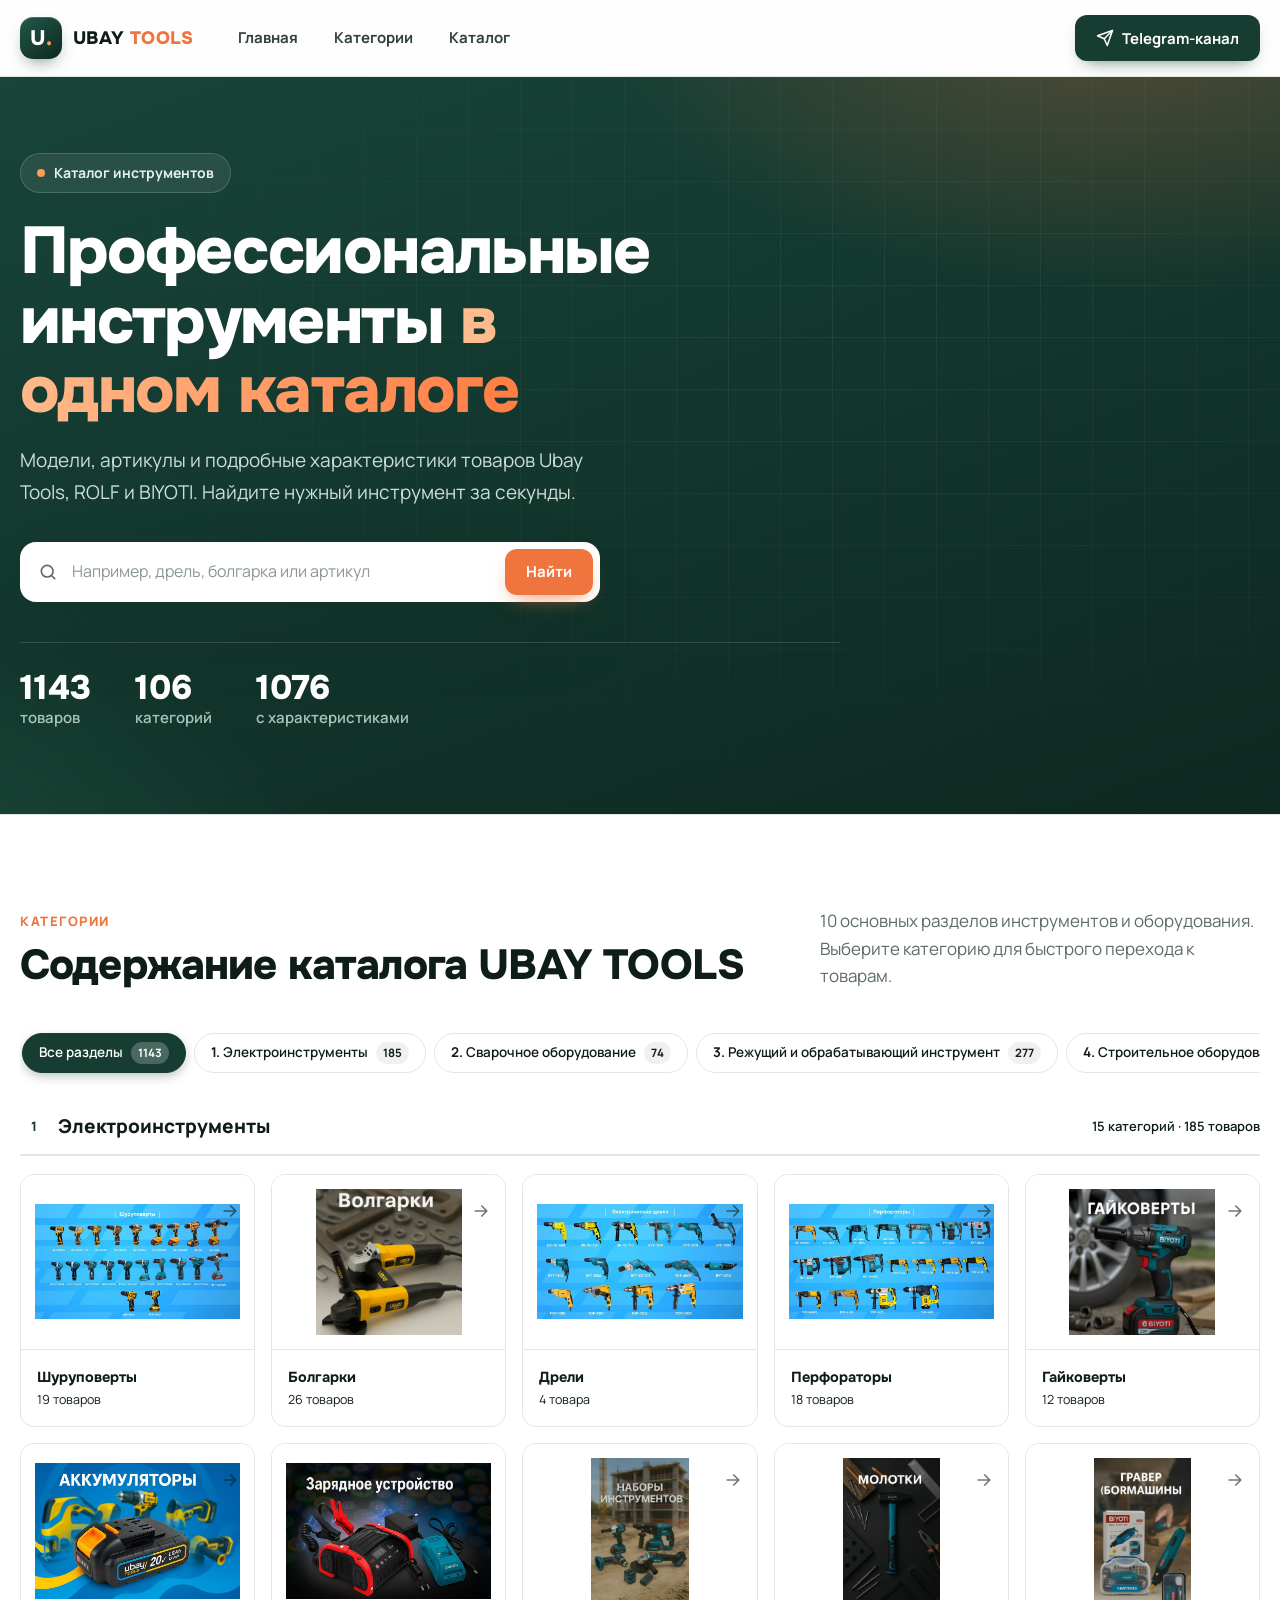
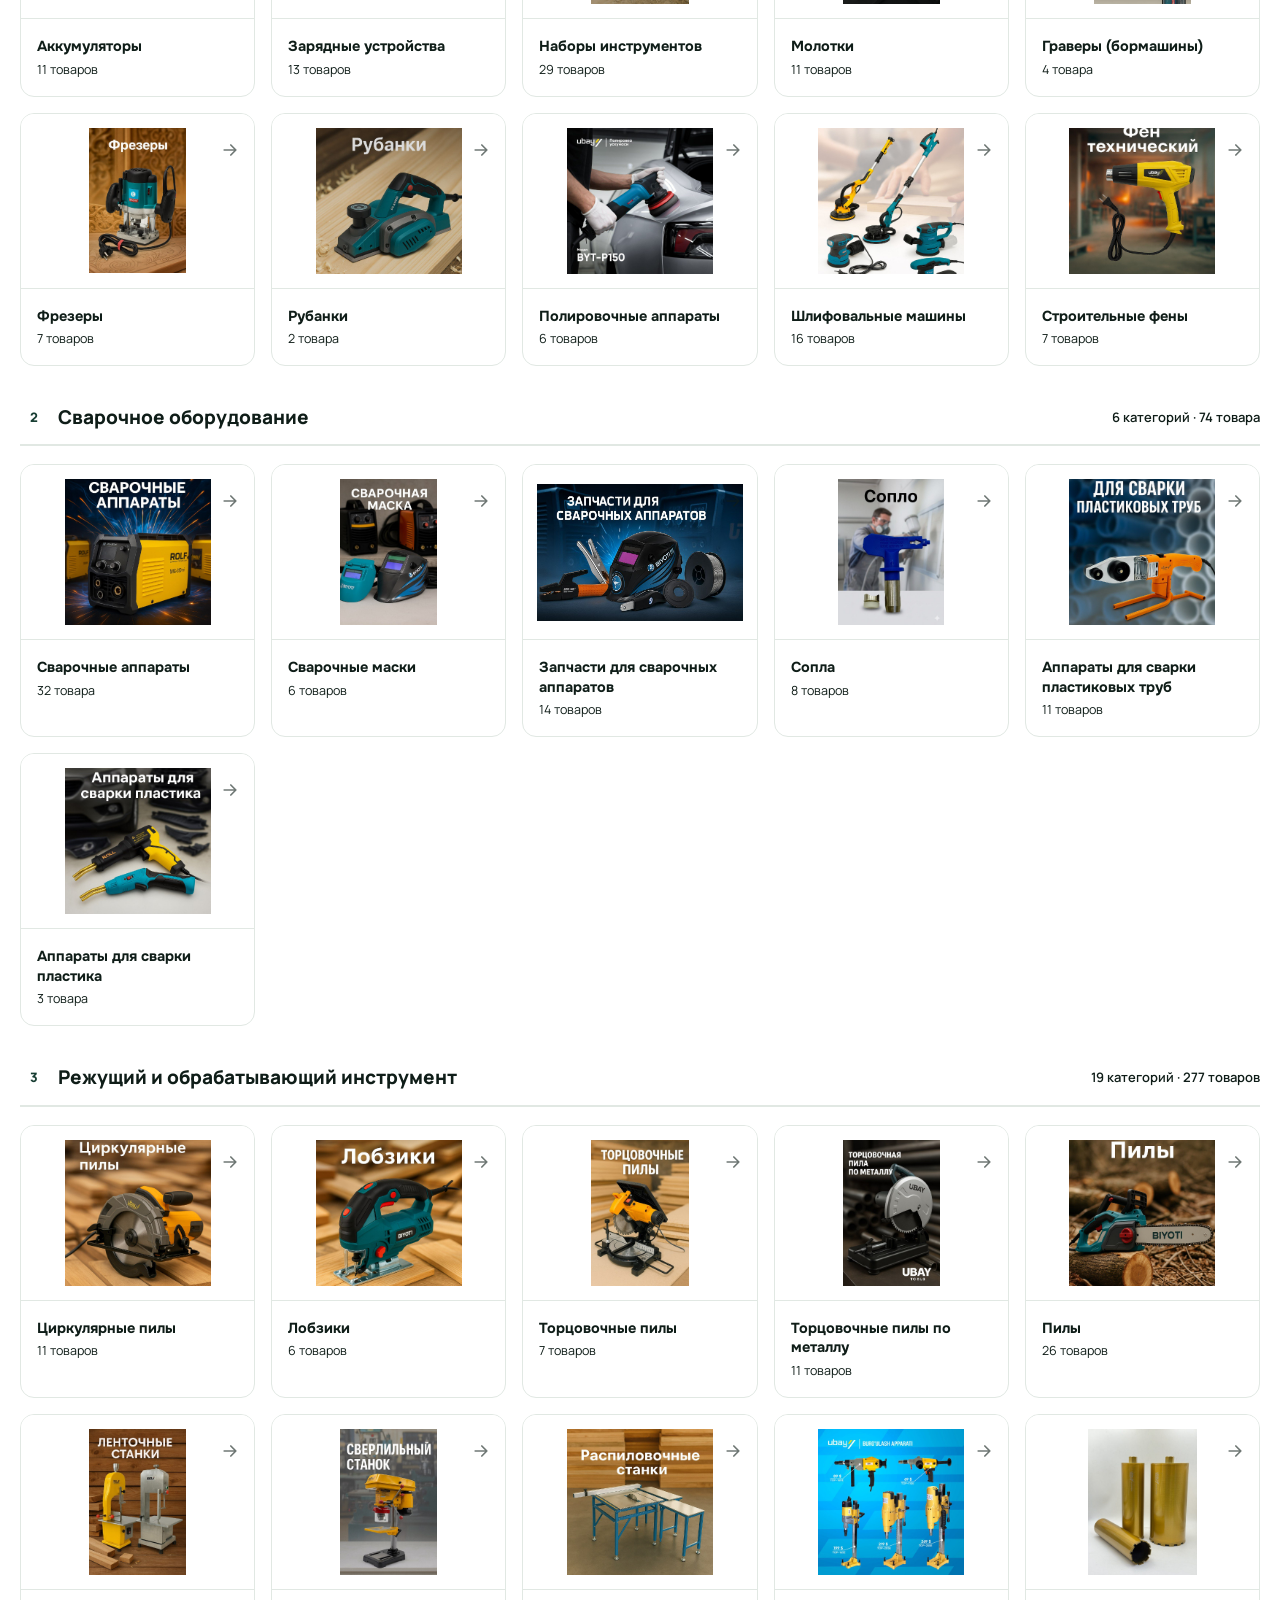
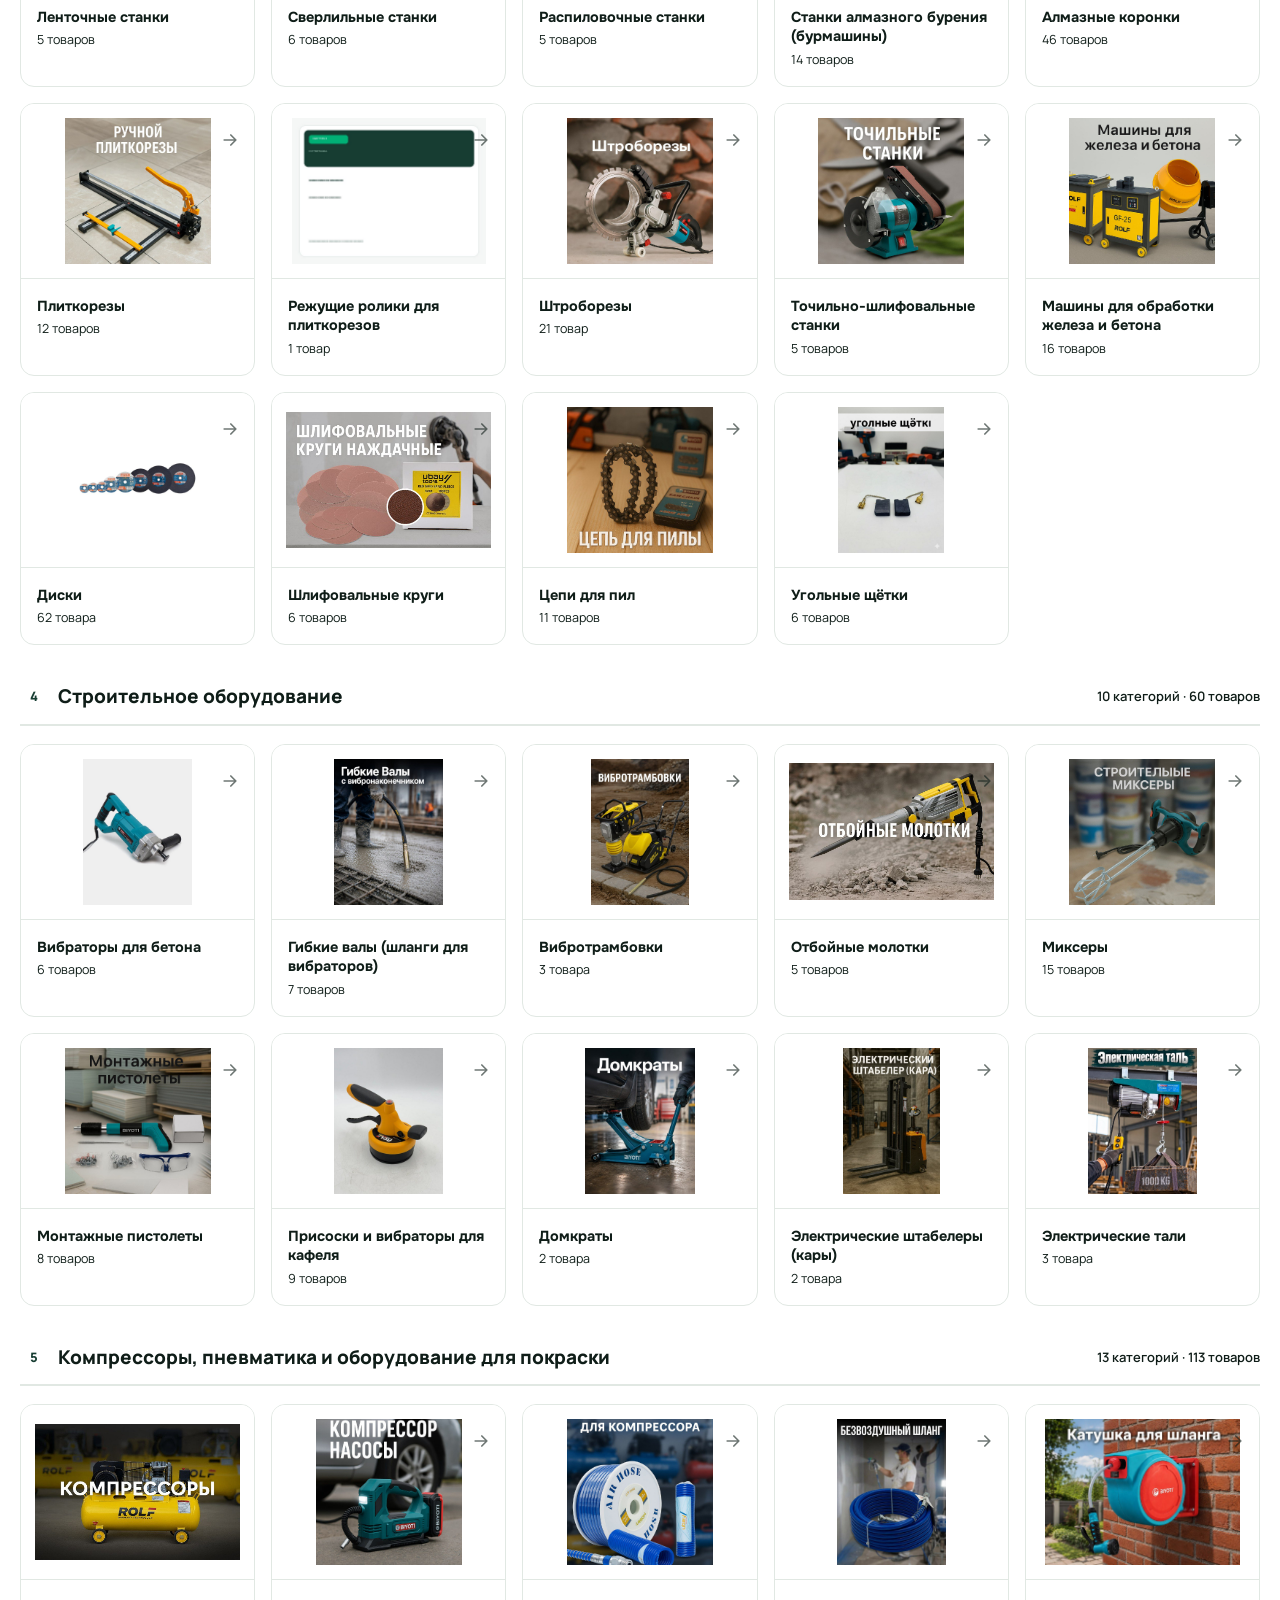
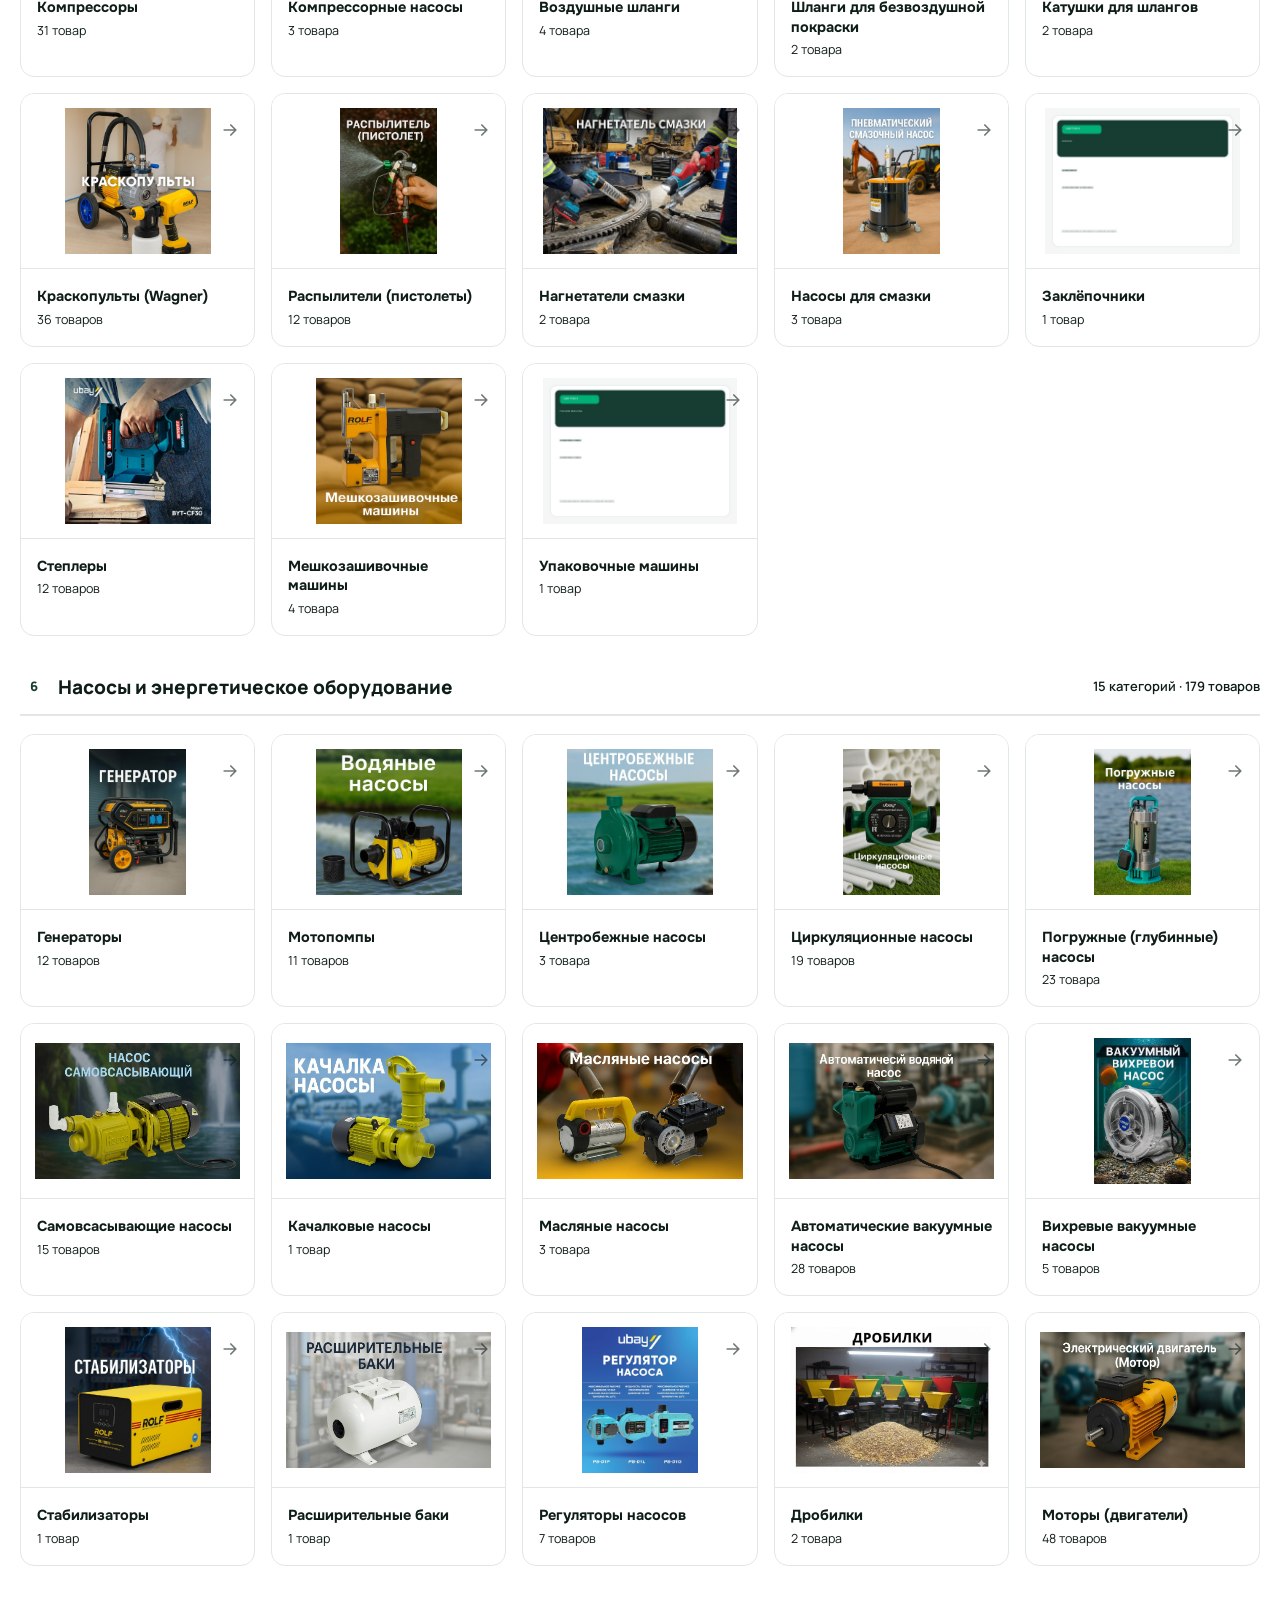
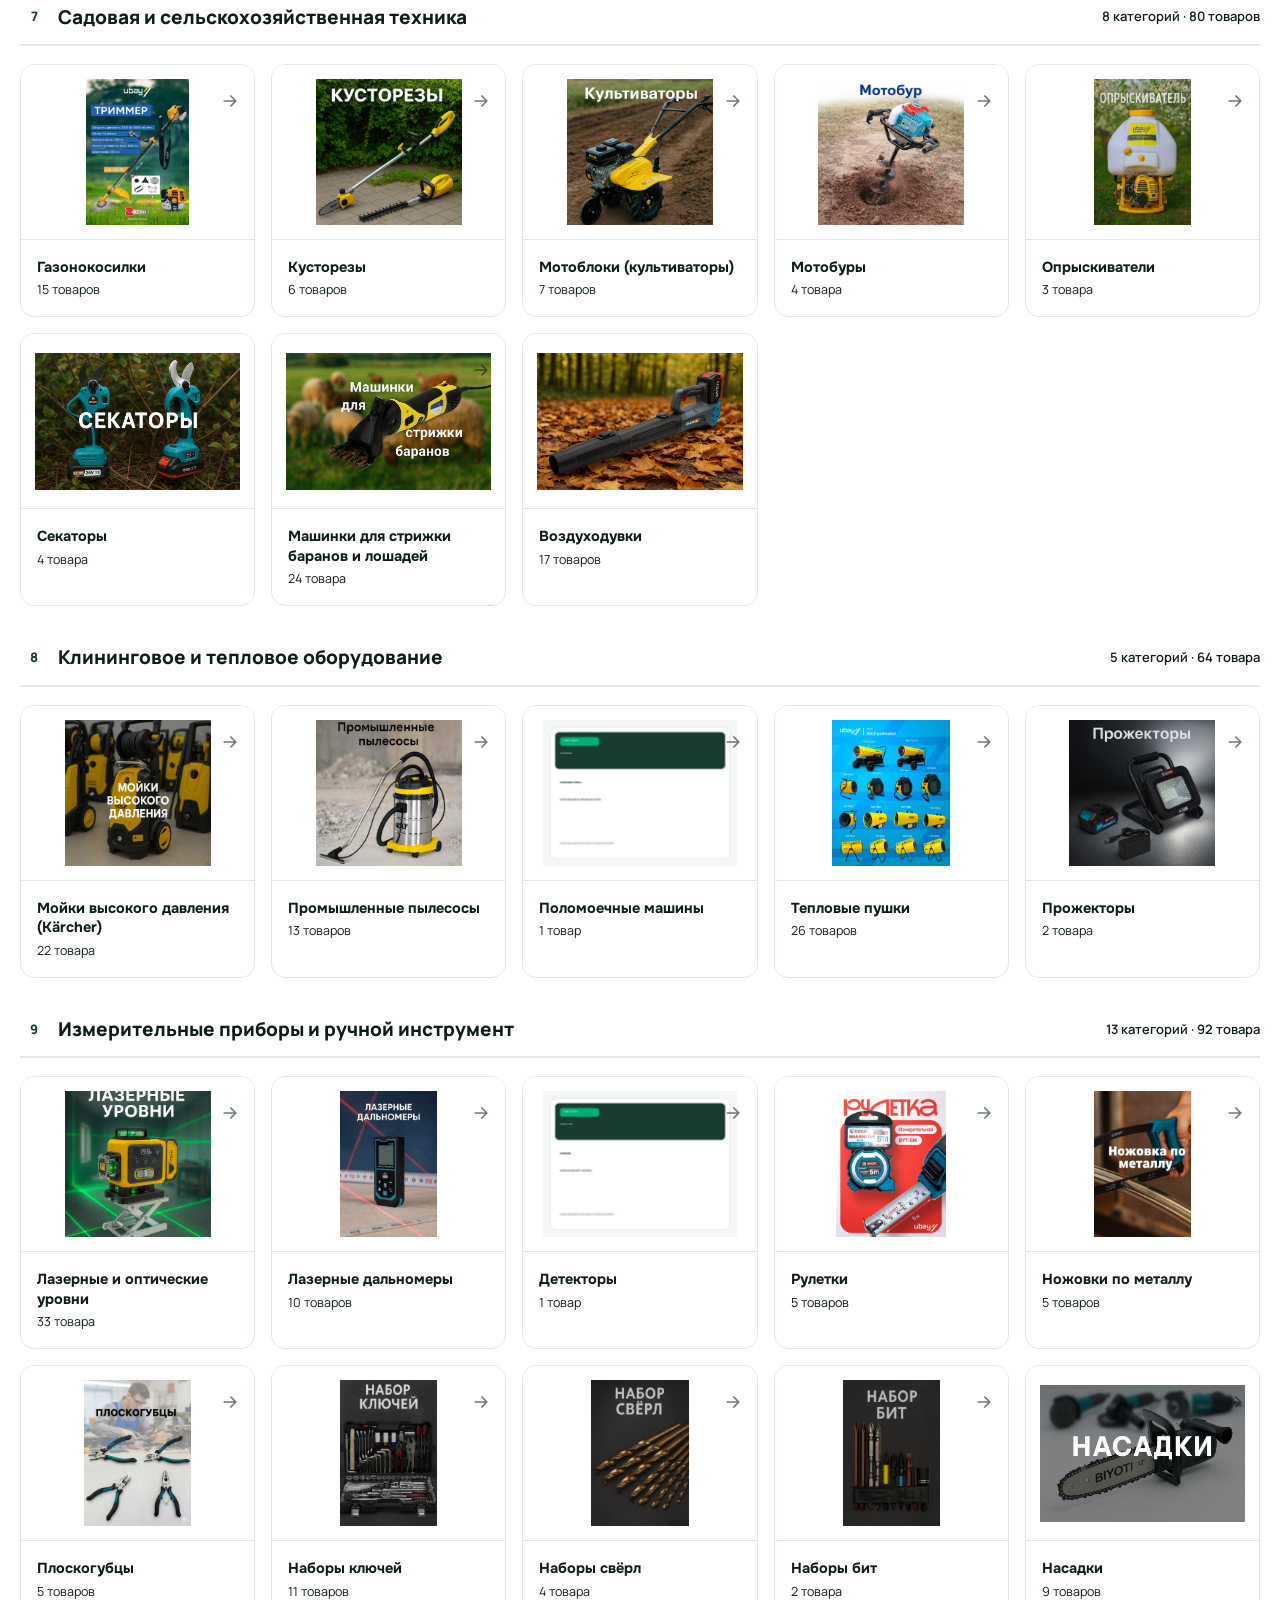
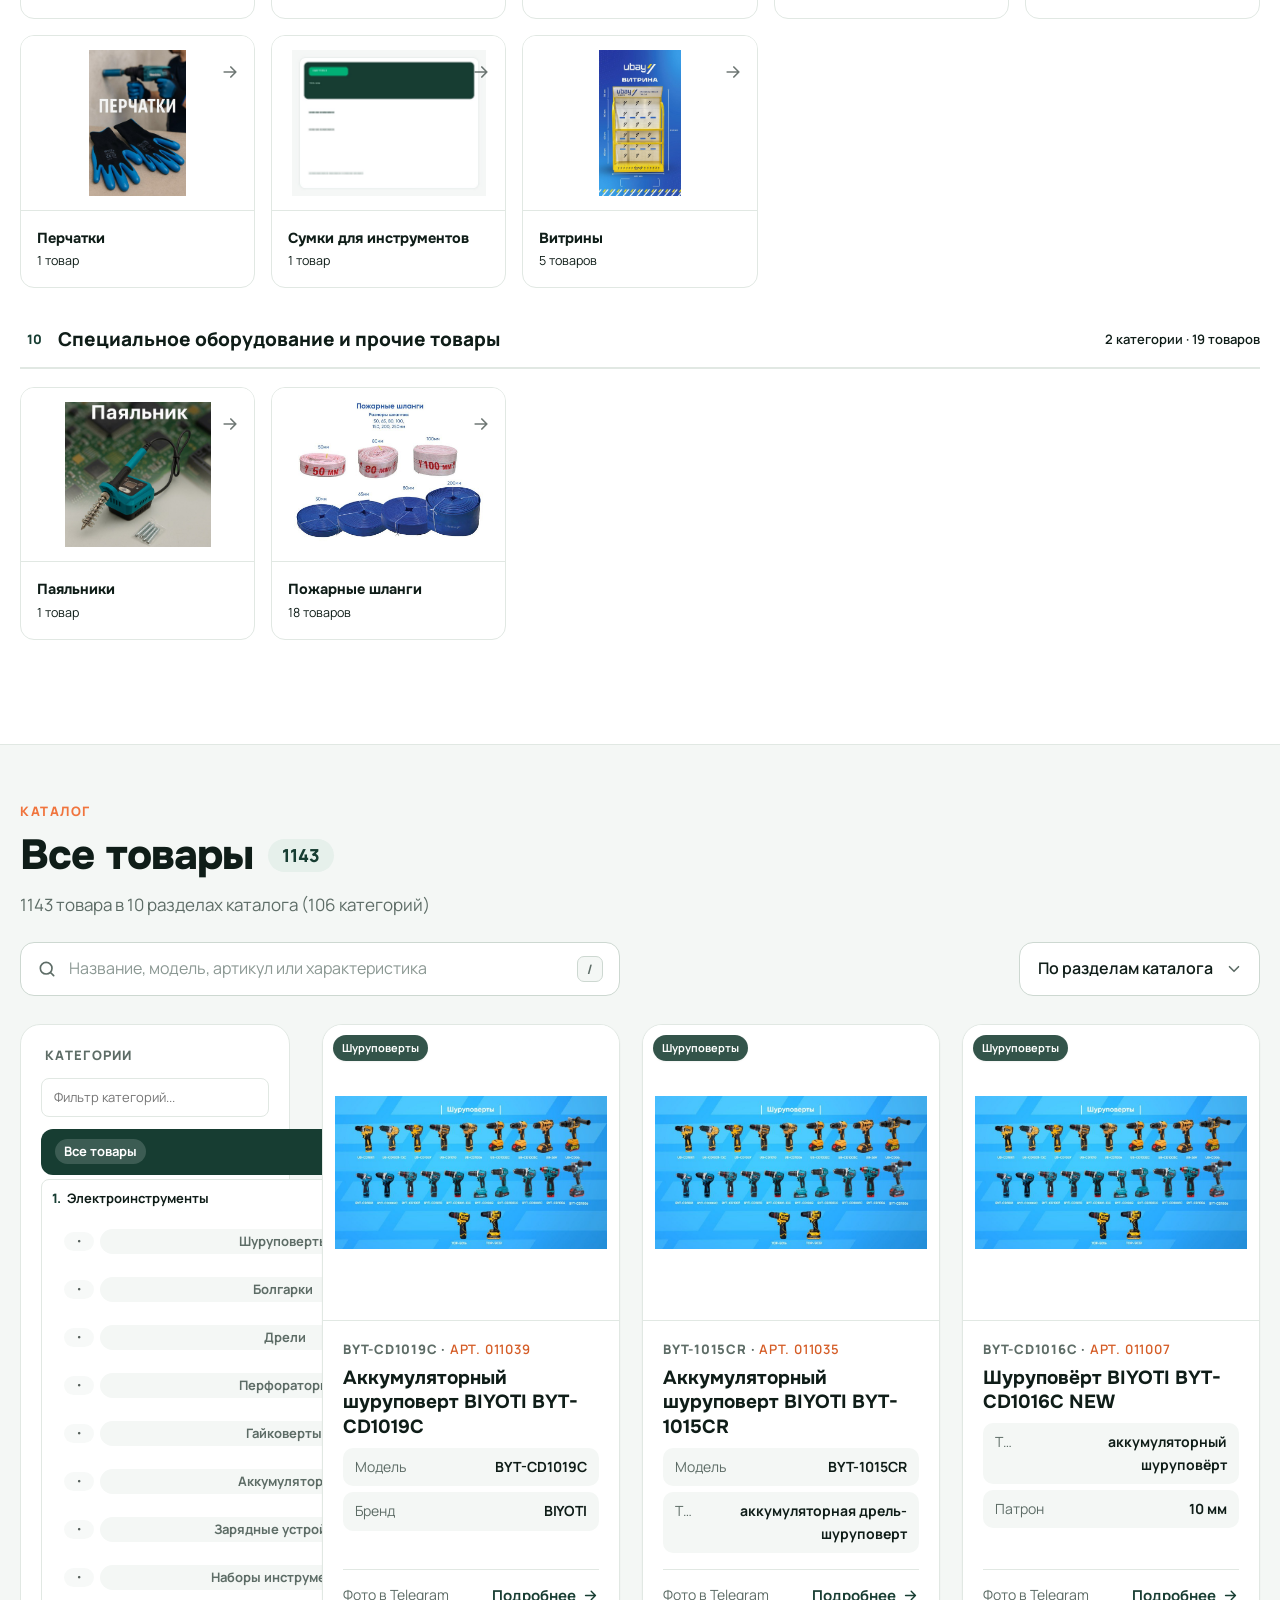
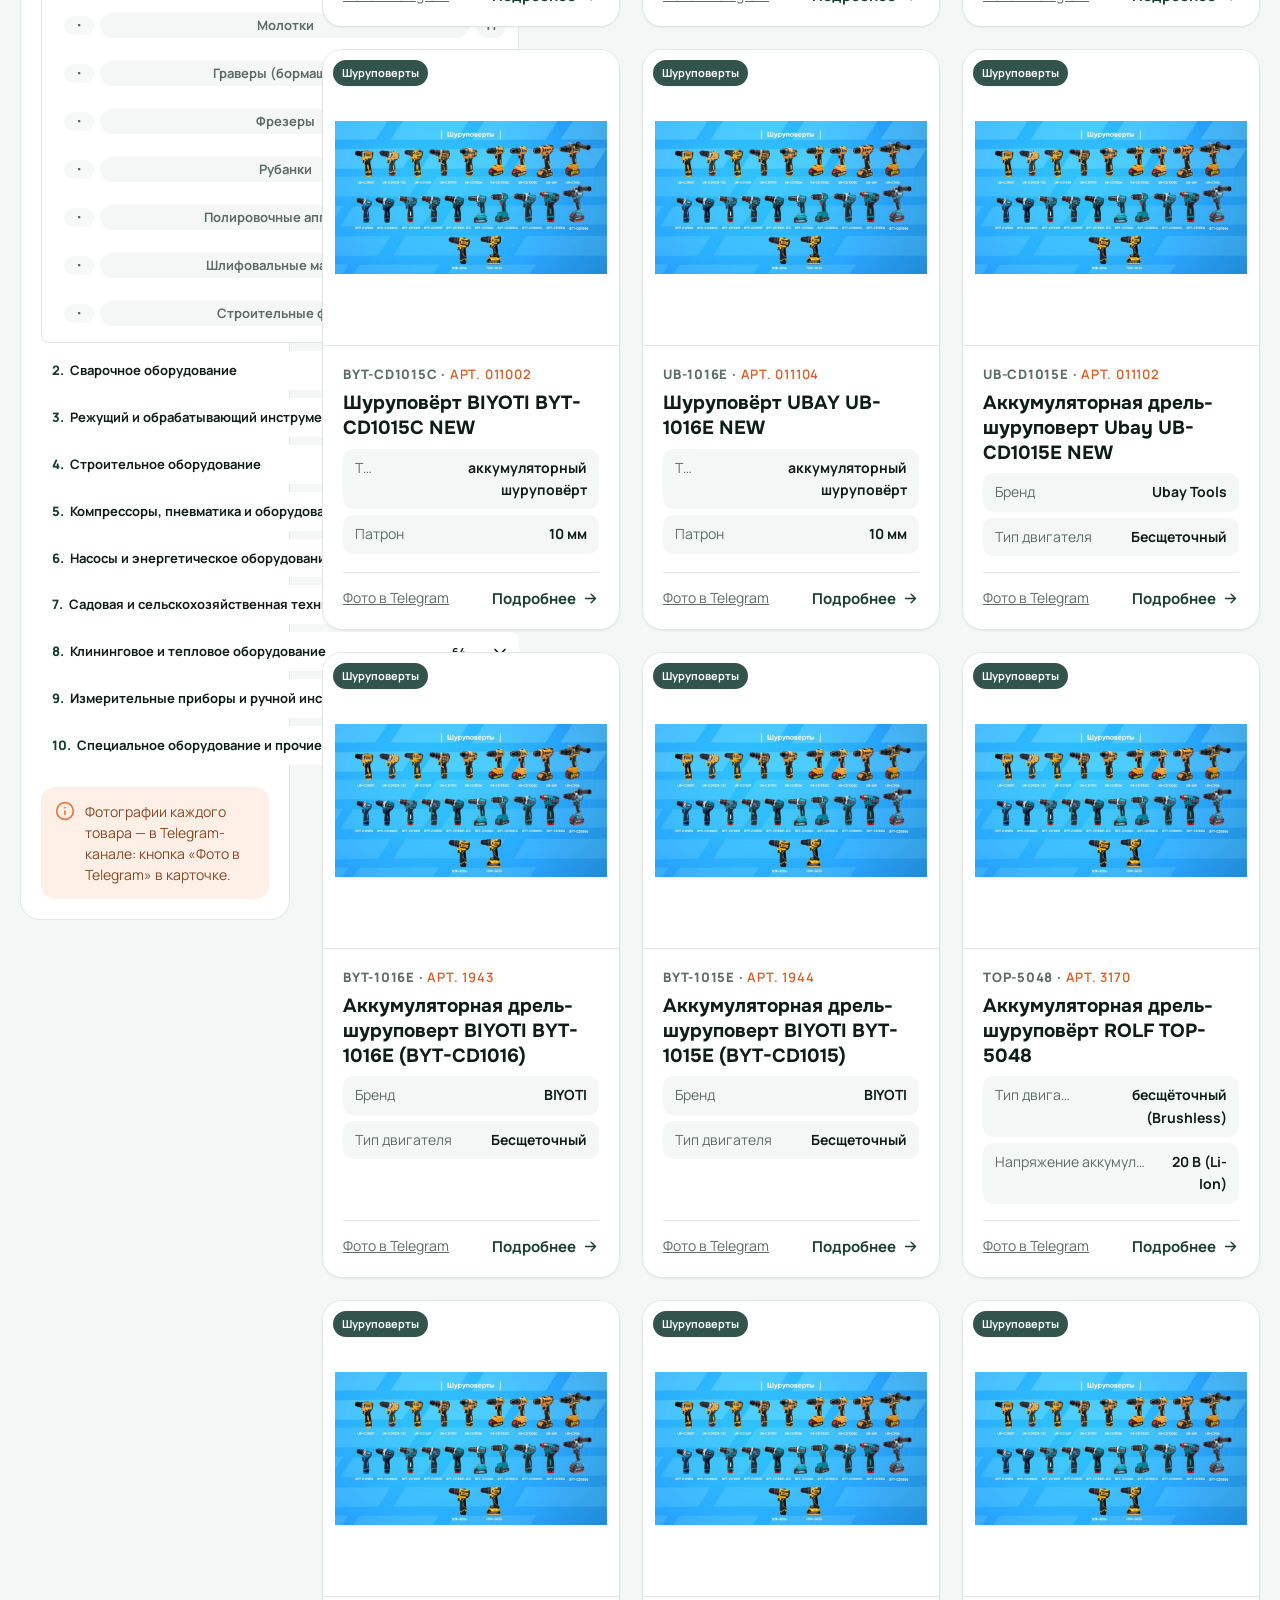
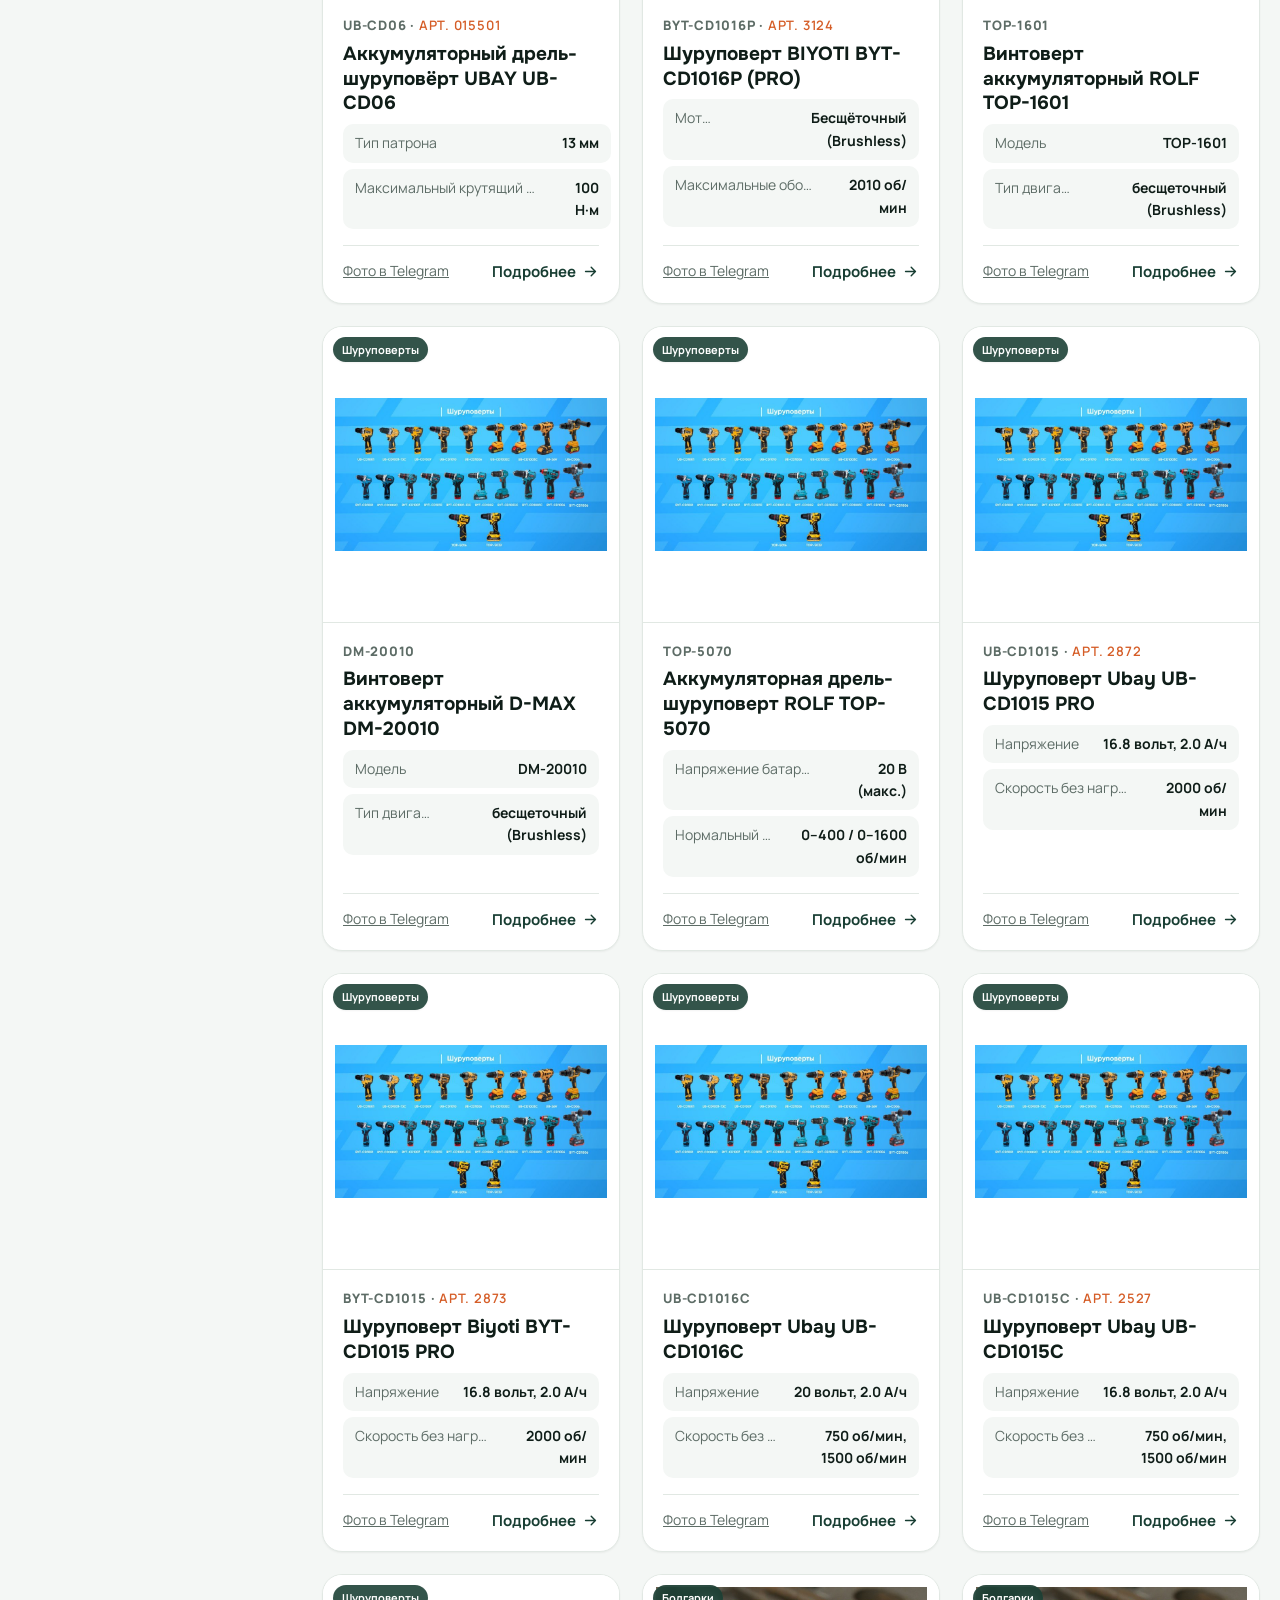
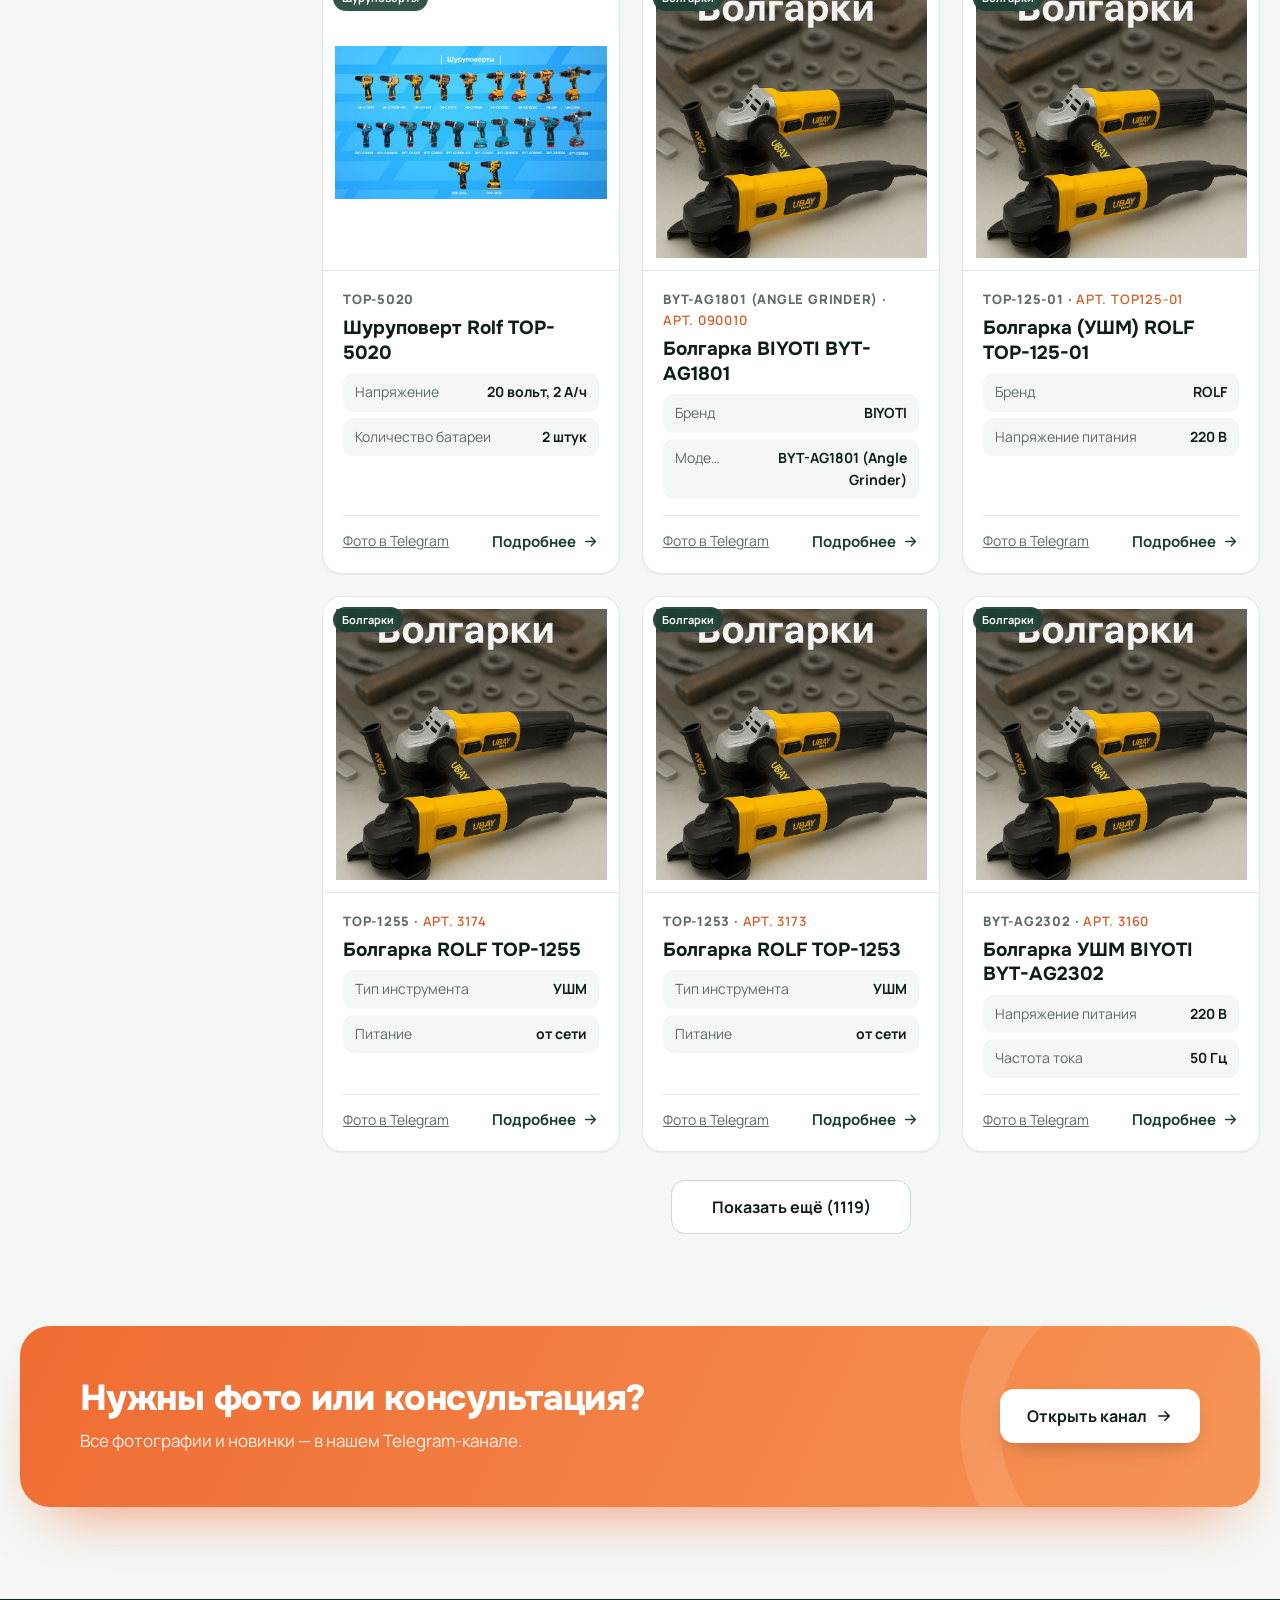
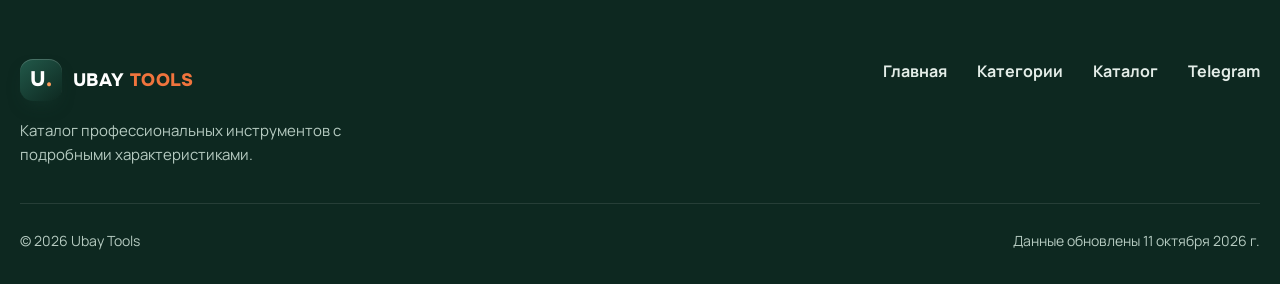
==== commit a060face: "Katalog 10 ta bolim boyicha tartiblandi va tovar rasmlari sigdirildi" ====
--- a/docs/index.html
+++ b/docs/index.html
@@ -59,11 +59,12 @@
           <div class="section-head">
             <div>
               <p class="eyebrow">Категории</p>
-              <h2 class="section-title">Выберите направление</h2>
+              <h2 class="section-title">Содержание каталога UBAY TOOLS</h2>
             </div>
-            <p class="section-sub">Нажмите на категорию, чтобы увидеть все её товары.</p>
+            <p class="section-sub">10 основных разделов инструментов и оборудования. Выберите категорию для быстрого перехода к товарам.</p>
           </div>
-          <div id="category-tiles" class="category-tiles"></div>
+          <div id="section-tabs" class="section-tabs" role="tablist" aria-label="Разделы каталога"></div>
+          <div id="category-tiles" class="category-tiles-container"></div>
         </div>
       </section>
 
@@ -86,14 +87,17 @@
             <label class="sort-control">
               <span class="visually-hidden">Сортировка</span>
               <select id="sort-select" class="select">
-                <option value="default">По категориям</option>
-                <option value="name">По названию</option>
+                <option value="default">По разделам каталога</option>
+                <option value="name">По названию (А–Я)</option>
               </select>
             </label>
           </div>
           <div class="catalog-layout">
             <aside class="filters" aria-label="Категории">
               <h2>Категории</h2>
+              <div class="category-filter-search">
+                <input id="cat-filter-input" type="search" placeholder="Фильтр категорий..." autocomplete="off">
+              </div>
               <nav id="category-list" class="category-list"></nav>
               <div class="filters-note">
                 <i data-icon="info"></i>
--- a/docs/styles.css
+++ b/docs/styles.css
@@ -300,8 +300,8 @@
   transition: transform .22s ease, box-shadow .22s ease, border-color .22s ease;
 }
 .product-card:hover { border-color: var(--line-strong); box-shadow: var(--shadow); transform: translateY(-4px); }
-.product-media { position: relative; width: 100%; aspect-ratio: 4 / 3; display: block; overflow: hidden; padding: 0; background: var(--surface-2); border: 0; cursor: pointer; }
-.product-media img { width: 100%; height: 100%; object-fit: cover; transition: transform .45s ease; }
+.product-media { position: relative; width: 100%; aspect-ratio: 4 / 3; display: flex; align-items: center; justify-content: center; overflow: hidden; padding: 12px; background: #ffffff; border: 0; cursor: pointer; border-bottom: 1px solid var(--line); }
+.product-media img { max-width: 100%; max-height: 100%; width: auto; height: auto; object-fit: contain; transition: transform .45s ease; }
 .product-card:hover .product-media img { transform: scale(1.05); }
 .product-chip {
   position: absolute;
--- a/docs/site.css
+++ b/docs/site.css
@@ -1,41 +1,458 @@
-/* Дополнения статического каталога поверх styles.css */
+/* Дополнения статического каталога Ubay Tools поверх styles.css */
 html { scroll-padding-top: 90px; }
-.hero-single { grid-template-columns: minmax(0, 1fr); padding: 84px 0 92px; }
-.hero-single .hero-copy { max-width: 780px; }
+.hero-single { grid-template-columns: minmax(0, 1fr); padding: 76px 0 84px; }
+.hero-single .hero-copy { max-width: 820px; }
 .hero-stats { flex-wrap: wrap; row-gap: 18px; }
 
+/* ---------- Разделы и категории ---------- */
+.section-tabs {
+  display: flex;
+  gap: 8px;
+  overflow-x: auto;
+  padding: 4px 2px 14px;
+  margin-bottom: 24px;
+  scrollbar-width: thin;
+  -webkit-overflow-scrolling: touch;
+}
+.section-tab {
+  display: inline-flex;
+  align-items: center;
+  gap: 8px;
+  padding: 8px 16px;
+  border-radius: 999px;
+  border: 1px solid var(--line);
+  background: var(--surface);
+  color: var(--text-muted);
+  font-family: inherit;
+  font-size: 13.5px;
+  font-weight: 600;
+  white-space: nowrap;
+  cursor: pointer;
+  transition: all 0.2s ease;
+  user-select: none;
+}
+.section-tab:hover {
+  border-color: var(--brand);
+  color: var(--brand);
+  background: var(--surface-alt);
+}
+.section-tab.is-active {
+  background: var(--brand);
+  color: #fff;
+  border-color: var(--brand);
+  box-shadow: 0 4px 12px -2px rgba(23, 61, 50, 0.35);
+}
+.section-tab .tab-badge {
+  font-size: 11.5px;
+  font-weight: 700;
+  padding: 2px 7px;
+  border-radius: 999px;
+  background: rgba(0, 0, 0, 0.06);
+}
+.section-tab.is-active .tab-badge {
+  background: rgba(255, 255, 255, 0.22);
+  color: #fff;
+}
+
+.section-group {
+  margin-bottom: 36px;
+}
+.section-group:last-child {
+  margin-bottom: 12px;
+}
+.section-group-head {
+  display: flex;
+  align-items: center;
+  justify-content: space-between;
+  flex-wrap: wrap;
+  gap: 12px;
+  padding-bottom: 12px;
+  margin-bottom: 18px;
+  border-bottom: 2px solid var(--line);
+}
+.section-group-title {
+  display: flex;
+  align-items: center;
+  gap: 10px;
+  font-size: 19px;
+  font-weight: 800;
+  color: var(--text);
+  margin: 0;
+}
+.section-num {
+  display: inline-flex;
+  align-items: center;
+  justify-content: center;
+  min-width: 28px;
+  height: 28px;
+  padding: 0 6px;
+  border-radius: 6px;
+  background: var(--brand-light);
+  color: var(--brand);
+  font-size: 13px;
+  font-weight: 800;
+}
+.section-group-count {
+  font-size: 13px;
+  font-weight: 600;
+  color: var(--text-muted);
+}
+
+.category-tiles {
+  display: grid;
+  grid-template-columns: repeat(auto-fill, minmax(min(100%, 230px), 1fr));
+  gap: 16px;
+}
+.category-tile {
+  padding: 0;
+  overflow: hidden;
+  cursor: pointer;
+  font: inherit;
+  text-align: left;
+  border-radius: var(--radius);
+  border: 1px solid var(--line);
+  background: var(--surface);
+  transition: transform 0.25s ease, box-shadow 0.25s ease, border-color 0.25s ease;
+  position: relative;
+  display: flex;
+  flex-direction: column;
+}
+.category-tile:hover {
+  transform: translateY(-3px);
+  border-color: var(--brand);
+  box-shadow: var(--shadow-sm);
+}
+
+/* Картинка категории: аккуратно вписана целиком без обрезки */
+.tile-cover {
+  position: relative;
+  aspect-ratio: 4 / 3;
+  overflow: hidden;
+  background: #ffffff;
+  border-bottom: 1px solid var(--line);
+  display: flex;
+  align-items: center;
+  justify-content: center;
+  padding: 14px;
+}
+.tile-cover img {
+  max-width: 100%;
+  max-height: 100%;
+  width: auto;
+  height: auto;
+  object-fit: contain;
+  transition: transform 0.35s ease;
+}
+.category-tile:hover .tile-cover img {
+  transform: scale(1.06);
+}
+.tile-cover .tile-icon {
+  width: 48px;
+  height: 48px;
+  border-radius: 12px;
+  background: var(--brand-light);
+  color: var(--brand);
+  display: flex;
+  align-items: center;
+  justify-content: center;
+  font-size: 20px;
+  font-weight: 800;
+}
+.tile-text {
+  display: flex;
+  flex-direction: column;
+  gap: 3px;
+  padding: 14px 16px 16px;
+  flex: 1;
+}
+.tile-text b {
+  font-size: 14.5px;
+  font-weight: 700;
+  color: var(--text);
+  line-height: 1.35;
+}
+.tile-text small {
+  font-size: 12.5px;
+  color: var(--text-muted);
+}
+.category-tile .tile-arrow {
+  position: absolute;
+  right: 14px;
+  bottom: 14px;
+  color: var(--text-muted);
+  opacity: 0.6;
+  transition: opacity 0.2s ease, transform 0.2s ease;
+}
+.category-tile:hover .tile-arrow {
+  opacity: 1;
+  transform: translateX(3px);
+  color: var(--brand);
+}
+
+/* ---------- Каталог ---------- */
 .catalog-section { padding-top: 24px; }
 .catalog-section .section-head { margin-bottom: 24px; }
 .catalog-section .section-title { display: flex; flex-wrap: wrap; align-items: center; gap: 14px; }
 
-.category-tiles { grid-template-columns: repeat(auto-fill, minmax(min(100%, 220px), 1fr)); }
-.category-tile { padding: 0; overflow: hidden; cursor: pointer; font: inherit; text-align: left; }
-.tile-cover { position: relative; aspect-ratio: 16 / 10; overflow: hidden; background: linear-gradient(145deg, #e8f1ec 0%, #d2e2d9 100%); }
-.tile-cover img { width: 100%; height: 100%; object-fit: cover; transition: transform .45s ease; }
-.category-tile:hover .tile-cover img { transform: scale(1.06); }
-.tile-cover .tile-icon { position: absolute; left: 16px; bottom: 16px; margin: 0; }
-.tile-text { display: flex; flex-direction: column; gap: 2px; padding: 16px 18px 18px; }
-.category-tile .tile-arrow { top: auto; bottom: 20px; }
-.category-tiles.is-collapsed .category-tile:nth-child(n + 13) { display: none; }
-.tiles-more { display: flex; justify-content: center; margin-top: 24px; }
-
-.product-media { cursor: pointer; }
-.load-more-wrap { display: flex; justify-content: center; margin-top: 28px; }
-.load-more-wrap .button { min-width: 240px; }
-.button-telegram { color: #fff; background: #229ed9; box-shadow: 0 8px 18px -10px rgb(34 158 217 / .9); }
-.button-telegram:hover { background: #1b8bc0; }
-.detail-links { display: flex; flex-wrap: wrap; gap: 10px; margin-top: 22px; padding-top: 20px; border-top: 1px solid var(--line); }
+/* Боковой фильтр каталога */
+.category-filter-search {
+  margin-bottom: 12px;
+}
+.category-filter-search input {
+  width: 100%;
+  padding: 8px 12px;
+  border-radius: 8px;
+  border: 1px solid var(--line);
+  background: var(--surface);
+  font: inherit;
+  font-size: 13px;
+  color: var(--text);
+  outline: none;
+  transition: border-color 0.2s ease;
+}
+.category-filter-search input:focus {
+  border-color: var(--brand);
+}
+
+.filter-section-group {
+  border-radius: 8px;
+  margin-bottom: 4px;
+  background: var(--surface);
+  border: 1px solid transparent;
+  transition: border-color 0.2s ease;
+}
+.filter-section-group.is-open {
+  border-color: var(--line);
+  background: var(--surface);
+}
+.filter-section-head {
+  display: flex;
+  align-items: center;
+  justify-content: space-between;
+}
+.filter-section-title {
+  flex: 1;
+  display: flex;
+  align-items: center;
+  gap: 6px;
+  padding: 8px 10px;
+  background: transparent;
+  border: none;
+  font: inherit;
+  font-size: 13px;
+  font-weight: 700;
+  color: var(--text);
+  text-align: left;
+  cursor: pointer;
+  border-radius: 6px;
+  transition: color 0.15s ease, background 0.15s ease;
+}
+.filter-section-title:hover {
+  background: var(--surface-alt);
+  color: var(--brand);
+}
+.filter-section-title.is-active {
+  color: var(--brand);
+  background: var(--brand-light);
+}
+.filter-section-title .sec-num {
+  color: var(--brand);
+  font-weight: 800;
+}
+.filter-section-title .sec-name {
+  flex: 1;
+  overflow: hidden;
+  text-overflow: ellipsis;
+  white-space: nowrap;
+}
+.filter-section-toggle {
+  background: transparent;
+  border: none;
+  padding: 8px;
+  cursor: pointer;
+  color: var(--text-muted);
+  display: flex;
+  align-items: center;
+  justify-content: center;
+  transition: transform 0.2s ease, color 0.2s ease;
+}
+.filter-section-toggle:hover {
+  color: var(--brand);
+}
+.filter-section-group.is-open .filter-section-toggle {
+  transform: rotate(180deg);
+}
+
+.count-pill {
+  font-size: 11px;
+  font-weight: 700;
+  padding: 1px 6px;
+  border-radius: 999px;
+  background: var(--surface-alt);
+  color: var(--text-muted);
+}
+.category-button.is-active .count-pill,
+.filter-section-title.is-active .count-pill {
+  background: rgba(23, 61, 50, 0.15);
+  color: var(--brand);
+}
+
+.filter-subcategories {
+  padding: 2px 4px 6px 14px;
+  display: flex;
+  flex-direction: column;
+  gap: 2px;
+}
+.sub-category-button {
+  font-size: 12.5px;
+  padding: 5px 8px;
+  border-radius: 6px;
+  display: flex;
+  align-items: center;
+  gap: 6px;
+  text-align: left;
+  background: transparent;
+  border: none;
+  cursor: pointer;
+  color: var(--text-muted);
+  transition: all 0.15s ease;
+}
+.sub-category-button:hover {
+  background: var(--surface-alt);
+  color: var(--text);
+}
+.sub-category-button.is-active {
+  background: var(--brand-light);
+  color: var(--brand);
+  font-weight: 700;
+}
+.sub-category-button .cat-bullet {
+  font-size: 9px;
+  color: var(--text-muted);
+  opacity: 0.7;
+}
+.sub-category-button .cat-label {
+  flex: 1;
+  overflow: hidden;
+  text-overflow: ellipsis;
+  white-space: nowrap;
+}
+
+/* ---------- Карточки товаров и картинки ---------- */
+.product-media {
+  aspect-ratio: 1 / 1;
+  cursor: pointer;
+  position: relative;
+  overflow: hidden;
+  background: #ffffff;
+  border-bottom: 1px solid var(--line);
+  display: flex;
+  align-items: center;
+  justify-content: center;
+  padding: 12px;
+}
+.product-cover {
+  width: 100%;
+  height: 100%;
+  display: flex;
+  align-items: center;
+  justify-content: center;
+}
+.product-cover img {
+  max-width: 100%;
+  max-height: 100%;
+  width: auto;
+  height: auto;
+  object-fit: contain;
+  transition: transform 0.35s ease;
+}
+.product-card:hover .product-cover img {
+  transform: scale(1.06);
+}
+
+.product-chip {
+  position: absolute;
+  top: 10px;
+  left: 10px;
+  font-size: 11px;
+  font-weight: 700;
+  padding: 4px 9px;
+  border-radius: 999px;
+  background: rgba(23, 61, 50, 0.88);
+  color: #fff;
+  backdrop-filter: blur(4px);
+  max-width: calc(100% - 20px);
+  overflow: hidden;
+  text-overflow: ellipsis;
+  white-space: nowrap;
+  pointer-events: none;
+}
+
+.product-article {
+  color: var(--accent-dark);
+  font-weight: 600;
+}
+
+/* Детальный просмотр товара */
+.detail-media-wrap {
+  width: 100%;
+  aspect-ratio: 1 / 1;
+  background: #ffffff;
+  border-radius: var(--radius);
+  border: 1px solid var(--line);
+  display: flex;
+  align-items: center;
+  justify-content: center;
+  padding: 24px;
+  overflow: hidden;
+}
+.detail-img {
+  max-width: 100%;
+  max-height: 100%;
+  width: auto;
+  height: auto;
+  object-fit: contain;
+}
+.detail-links {
+  display: flex;
+  flex-wrap: wrap;
+  gap: 10px;
+  margin-top: 22px;
+  padding-top: 20px;
+  border-top: 1px solid var(--line);
+}
 .detail-description { white-space: pre-line; }
-.product-article { color: var(--accent-dark); }
-
+
+.button-telegram {
+  color: #fff;
+  background: #229ed9;
+  box-shadow: 0 8px 18px -10px rgb(34 158 217 / 0.9);
+  display: inline-flex;
+  align-items: center;
+  gap: 8px;
+}
+.button-telegram:hover {
+  background: #1b8bc0;
+}
+
+.load-more-wrap {
+  display: flex;
+  justify-content: center;
+  margin-top: 28px;
+}
+.load-more-wrap .button {
+  min-width: 240px;
+}
+
+/* Адаптив */
 @media (max-width: 640px) {
-  .hero-single { padding: 52px 0 60px; }
+  .hero-single { padding: 48px 0 56px; }
   .header-actions .button-primary { width: 42px; padding: 0 !important; }
-  .category-tiles { grid-template-columns: repeat(2, minmax(0, 1fr)); }
-  .category-tiles.is-collapsed .category-tile:nth-child(n + 9) { display: none; }
-  .tile-text { padding: 12px 14px 14px; }
-  .category-tile b { font-size: 15px; }
-  .category-tile small { font-size: 13px; }
+  .category-tiles { grid-template-columns: repeat(2, minmax(0, 1fr)); gap: 12px; }
+  .tile-cover { aspect-ratio: 1 / 1; padding: 10px; }
+  .tile-text { padding: 10px 12px 12px; }
+  .category-tile b { font-size: 13.5px; }
+  .category-tile small { font-size: 11.5px; }
   .category-tile .tile-arrow { display: none; }
-  .tile-cover .tile-icon { width: 36px; height: 36px; left: 10px; bottom: 10px; font-size: 15px; }
-}
+  .section-group-title { font-size: 17px; }
+}
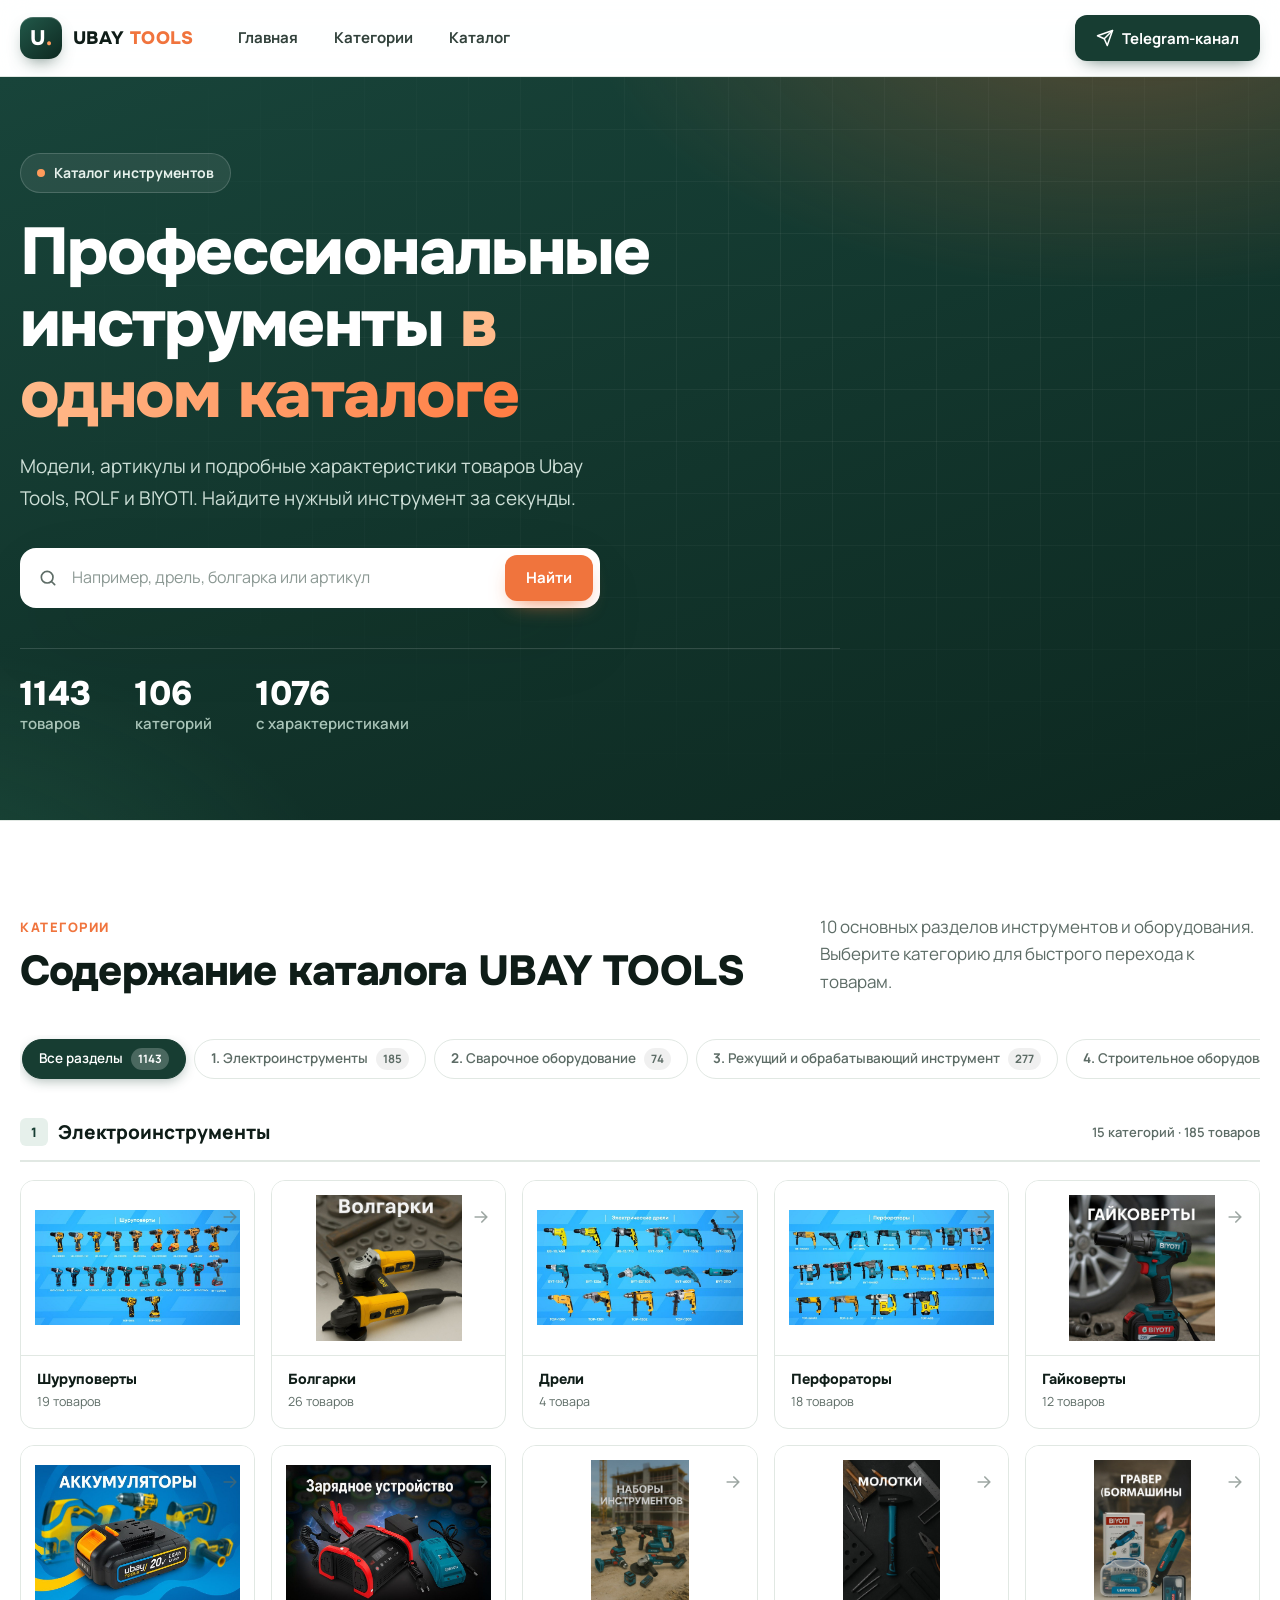
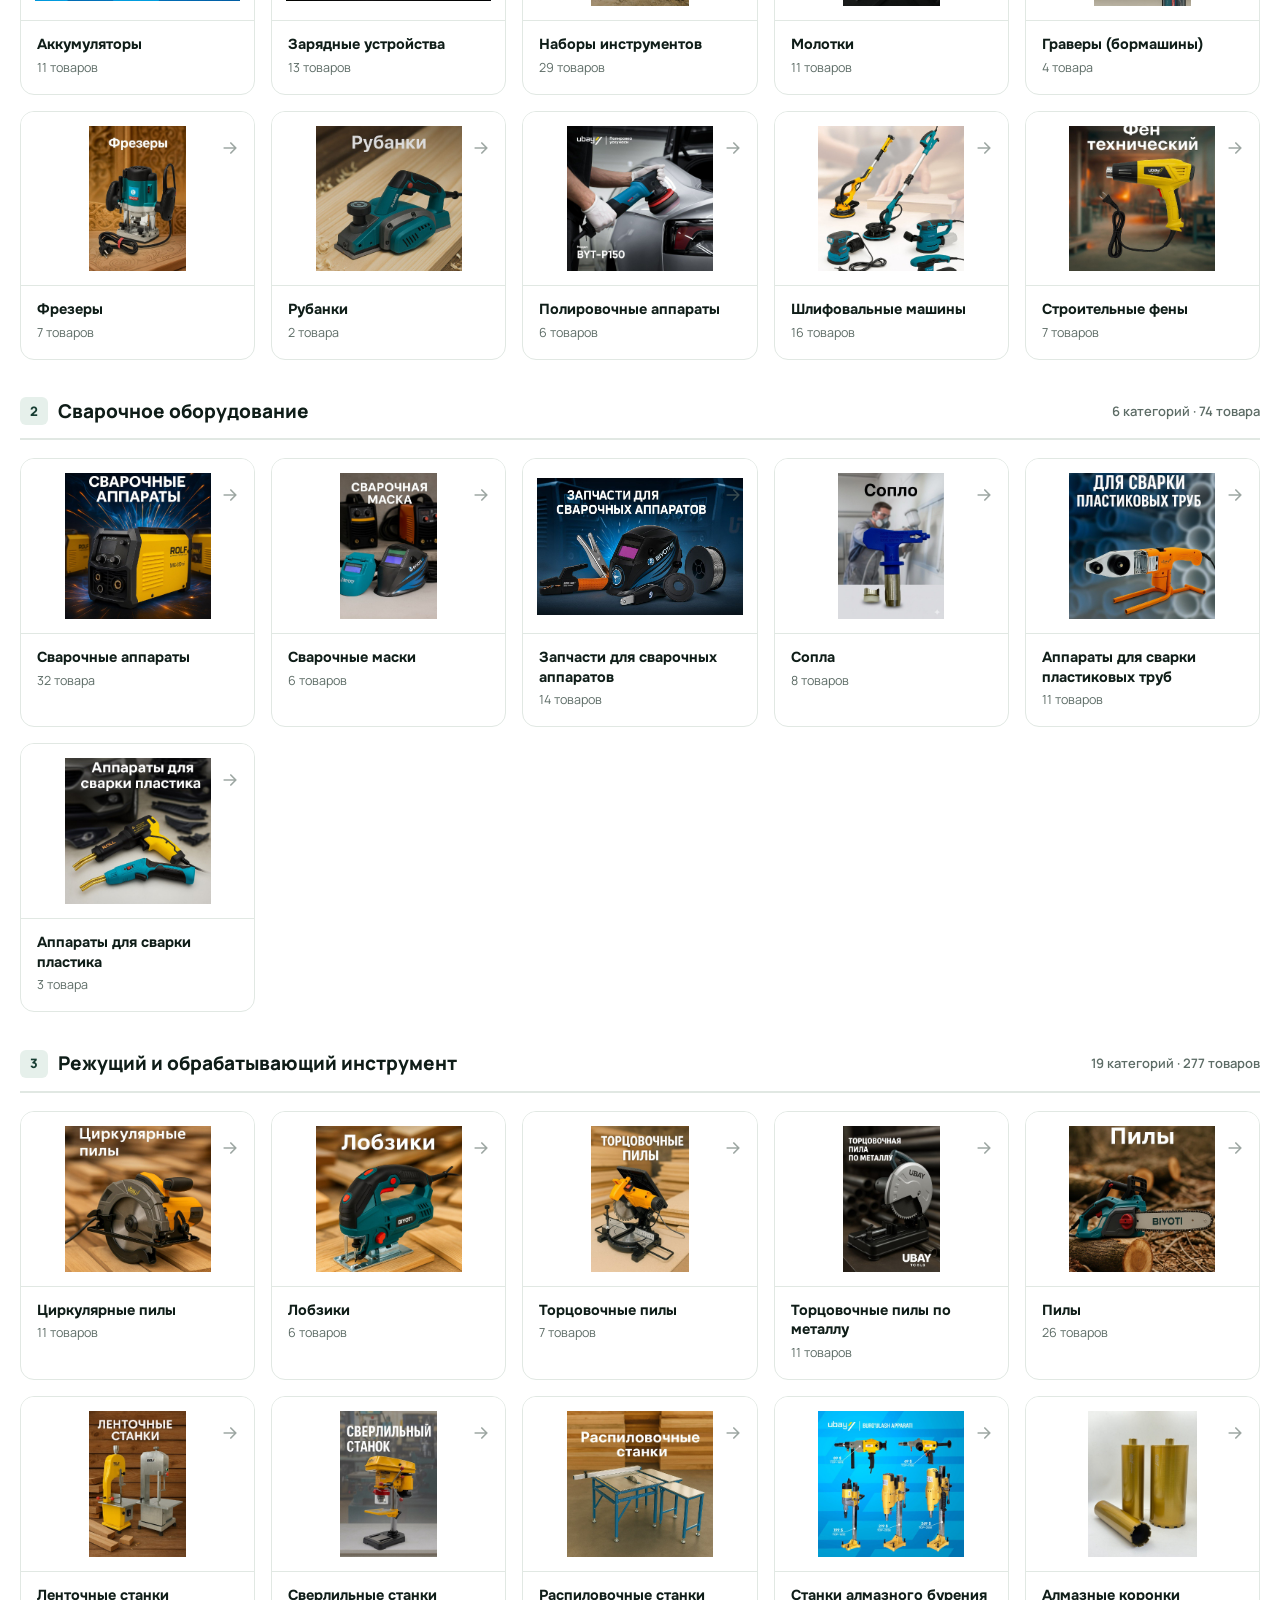
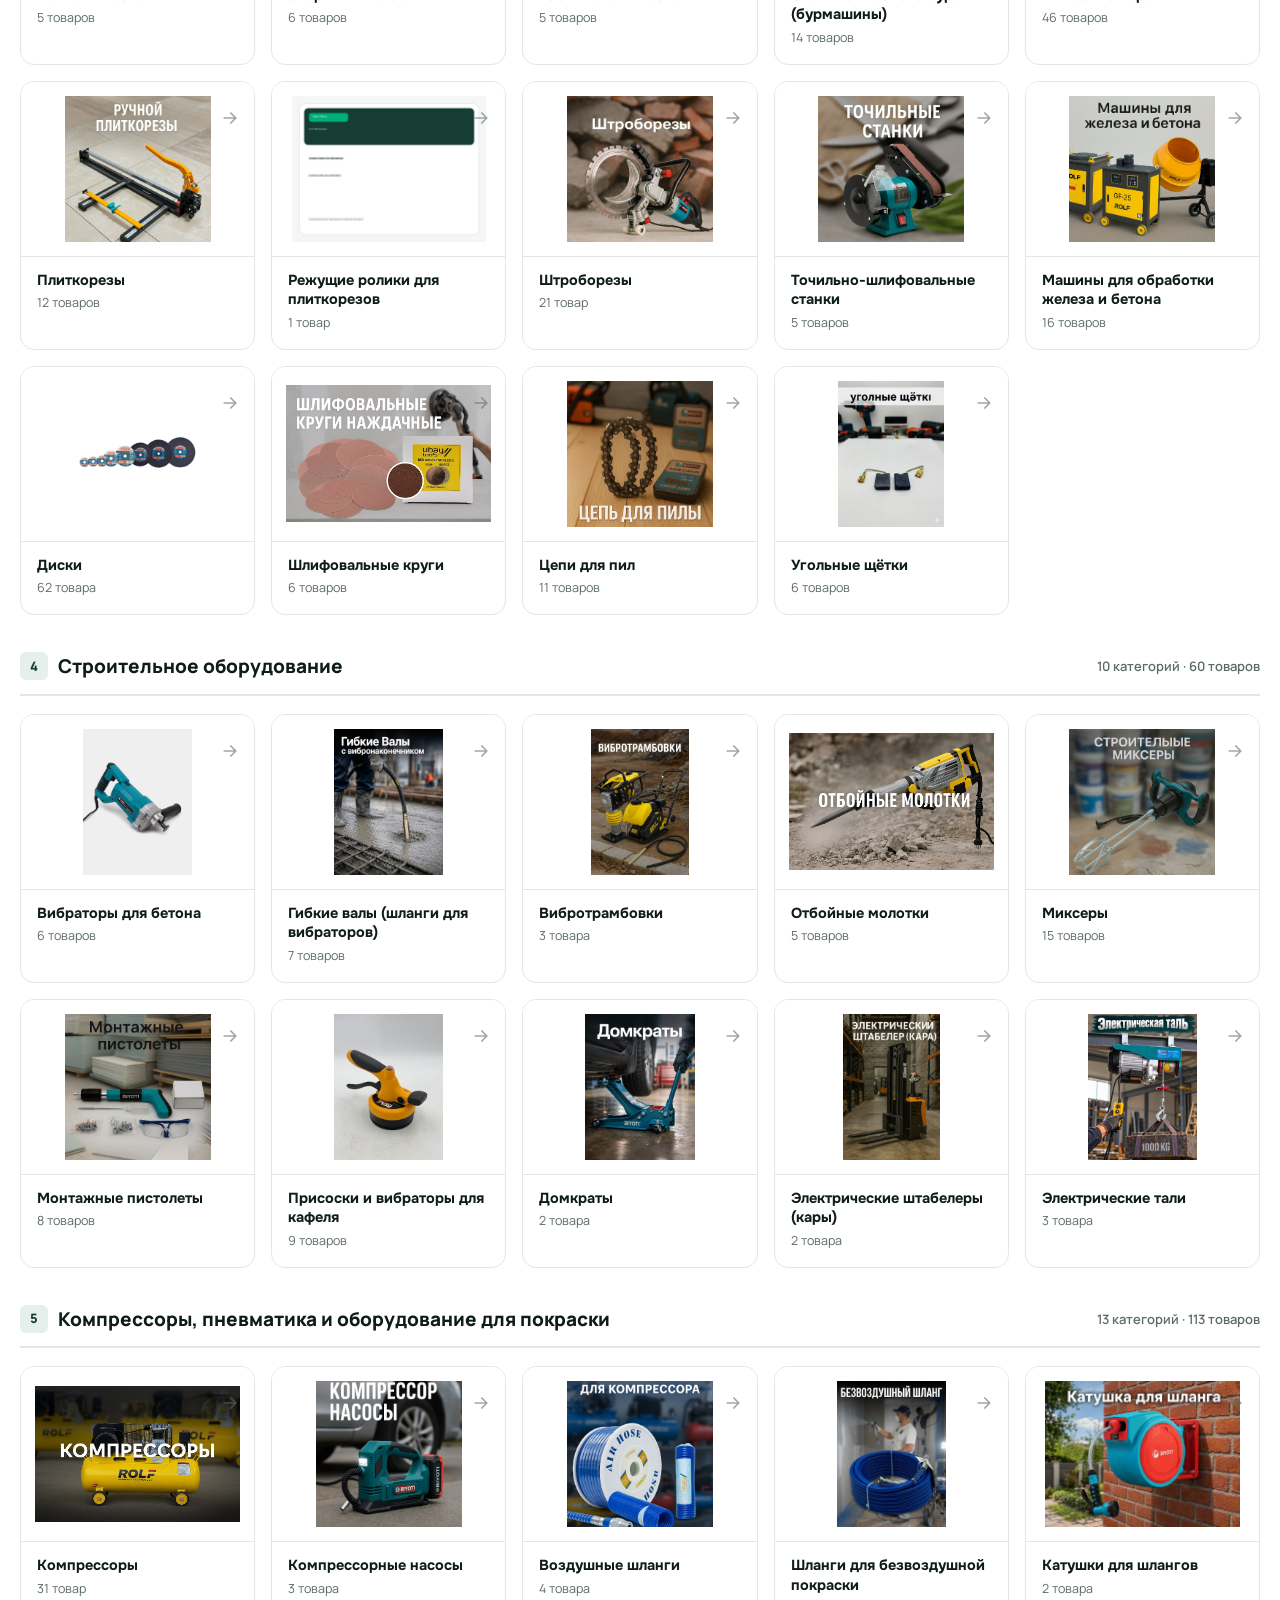
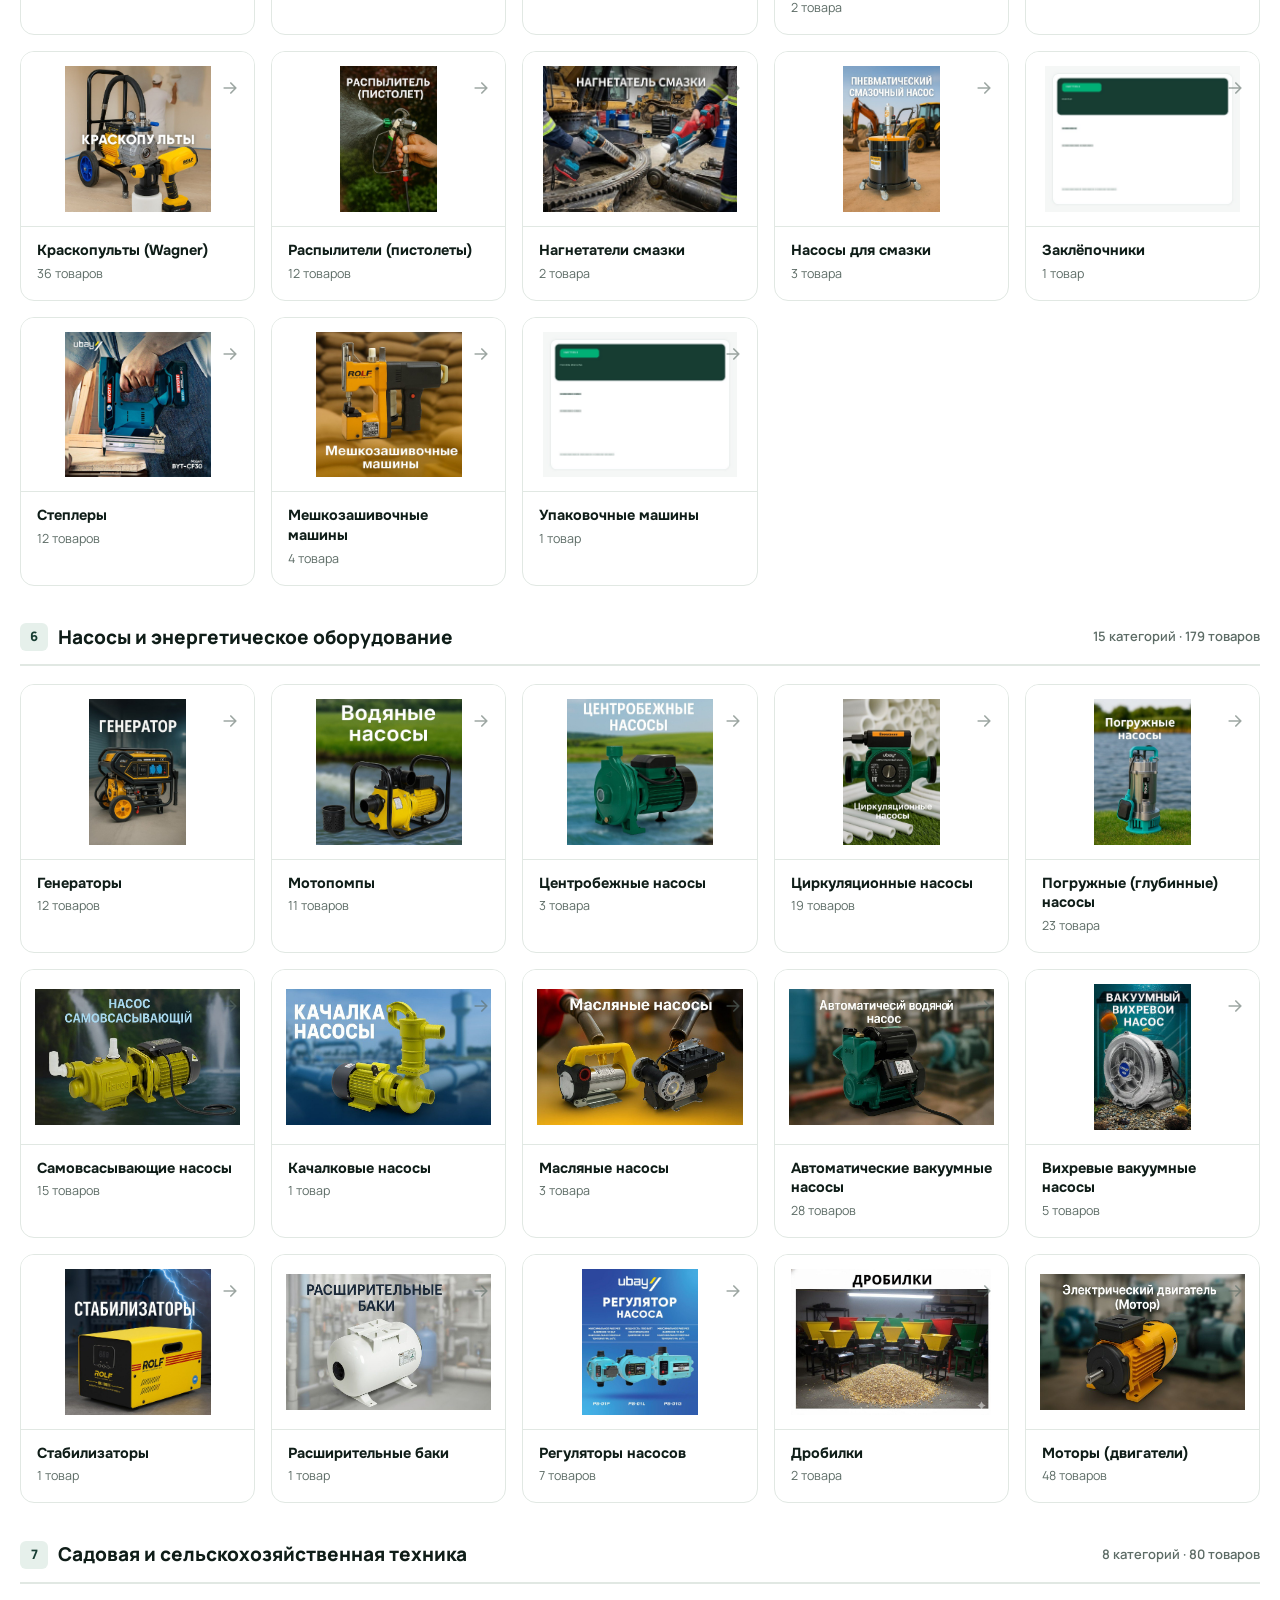
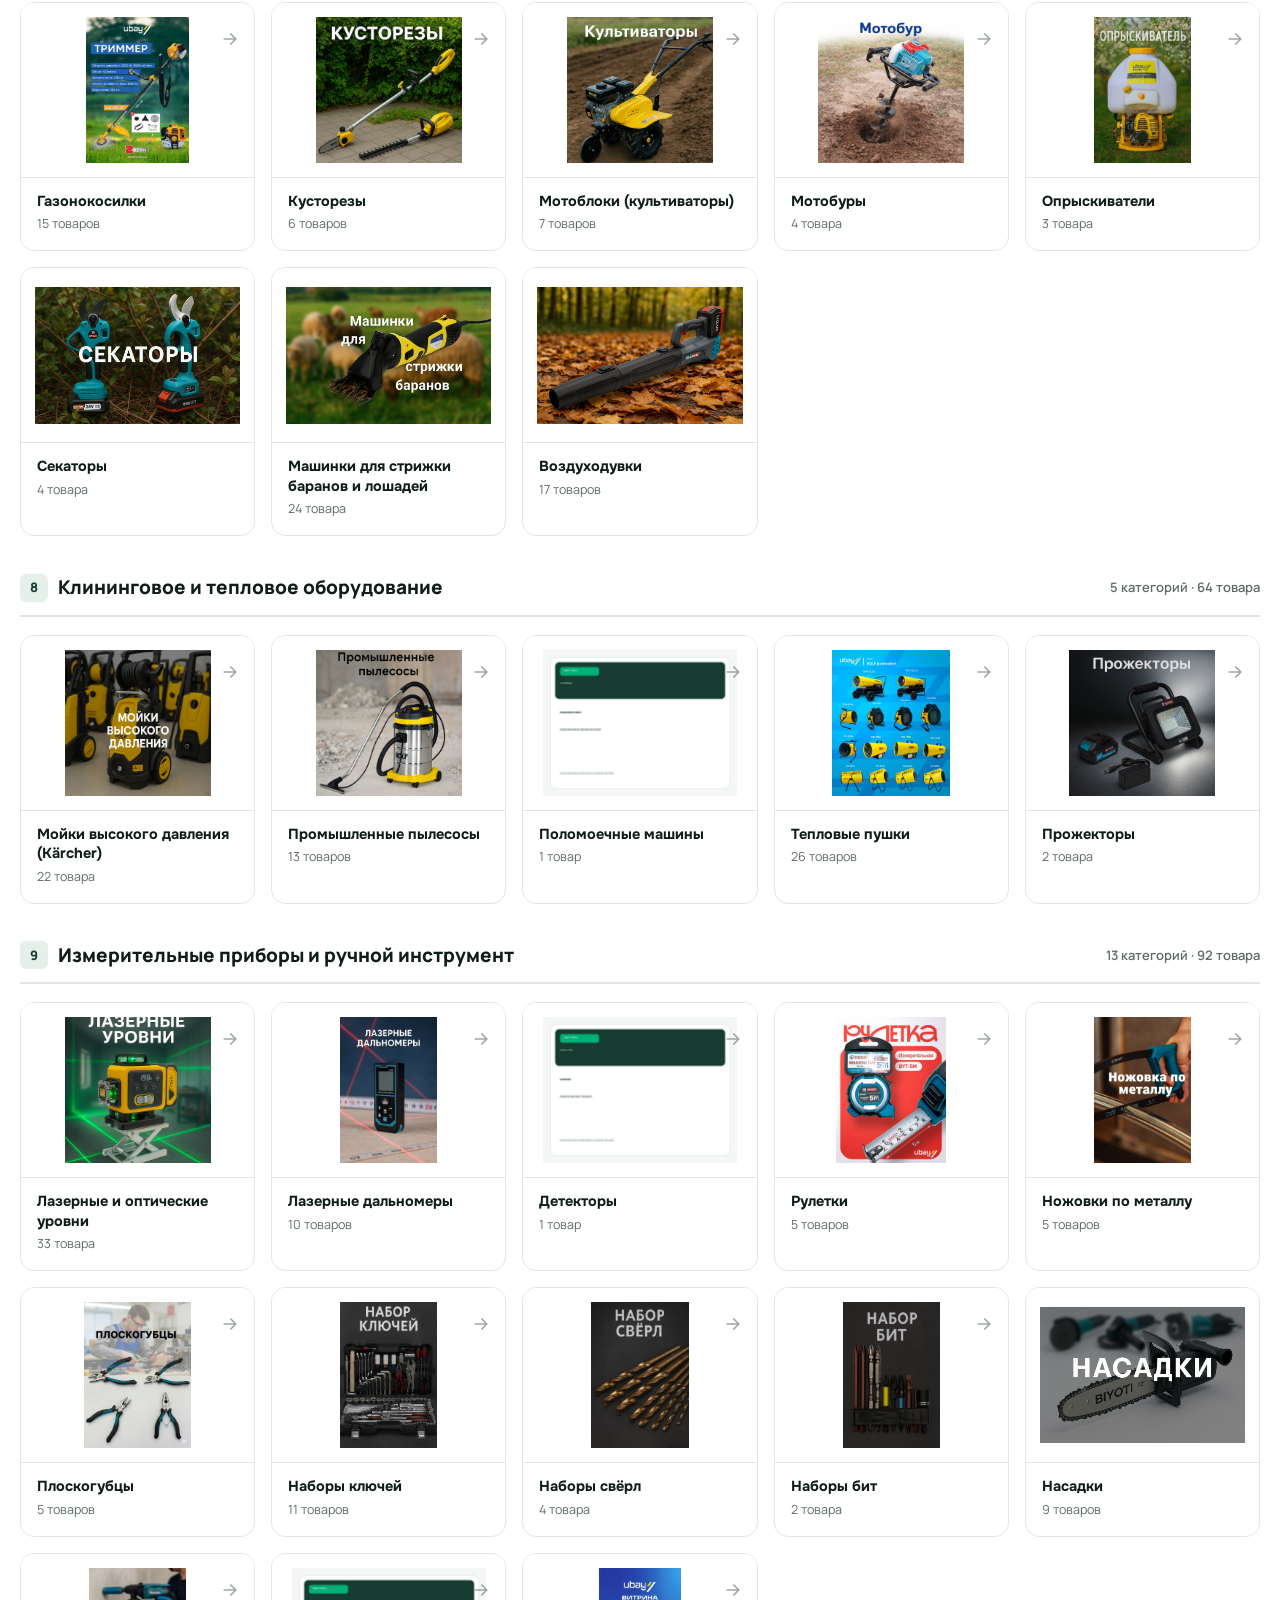
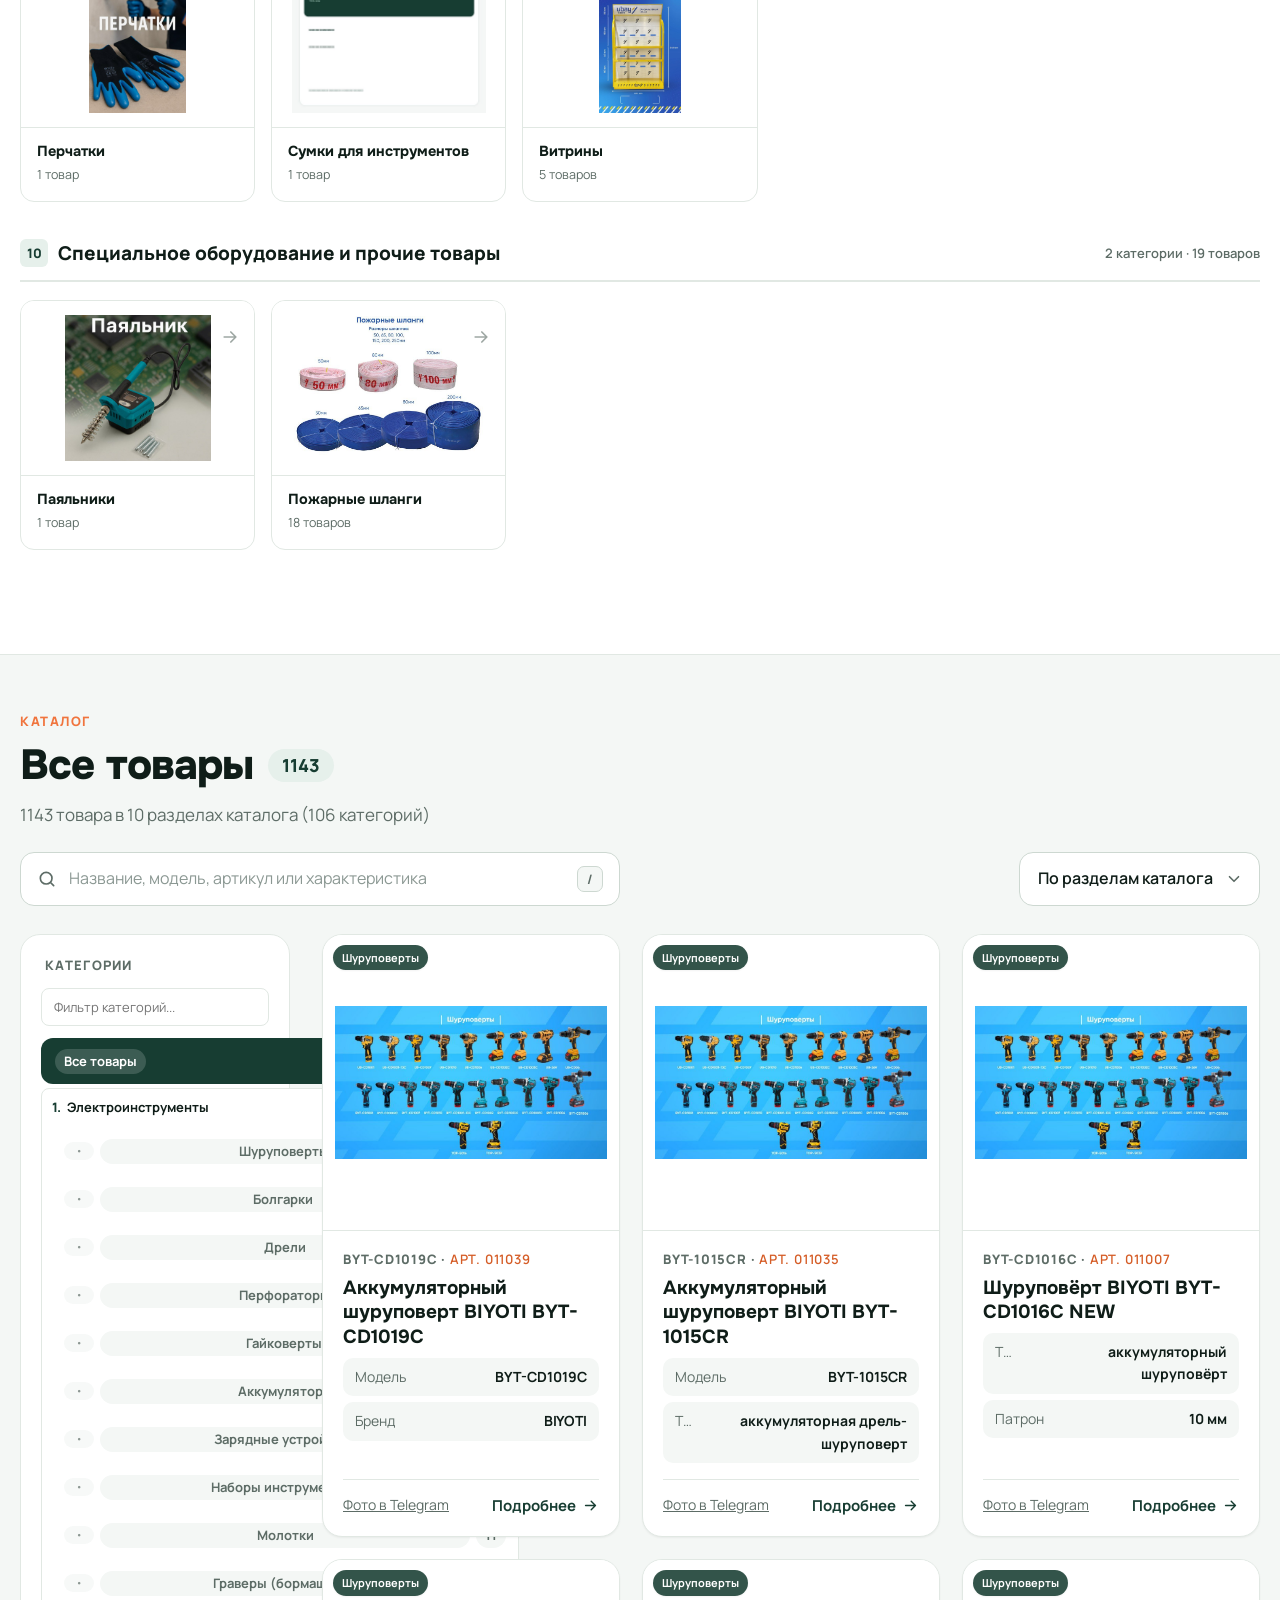
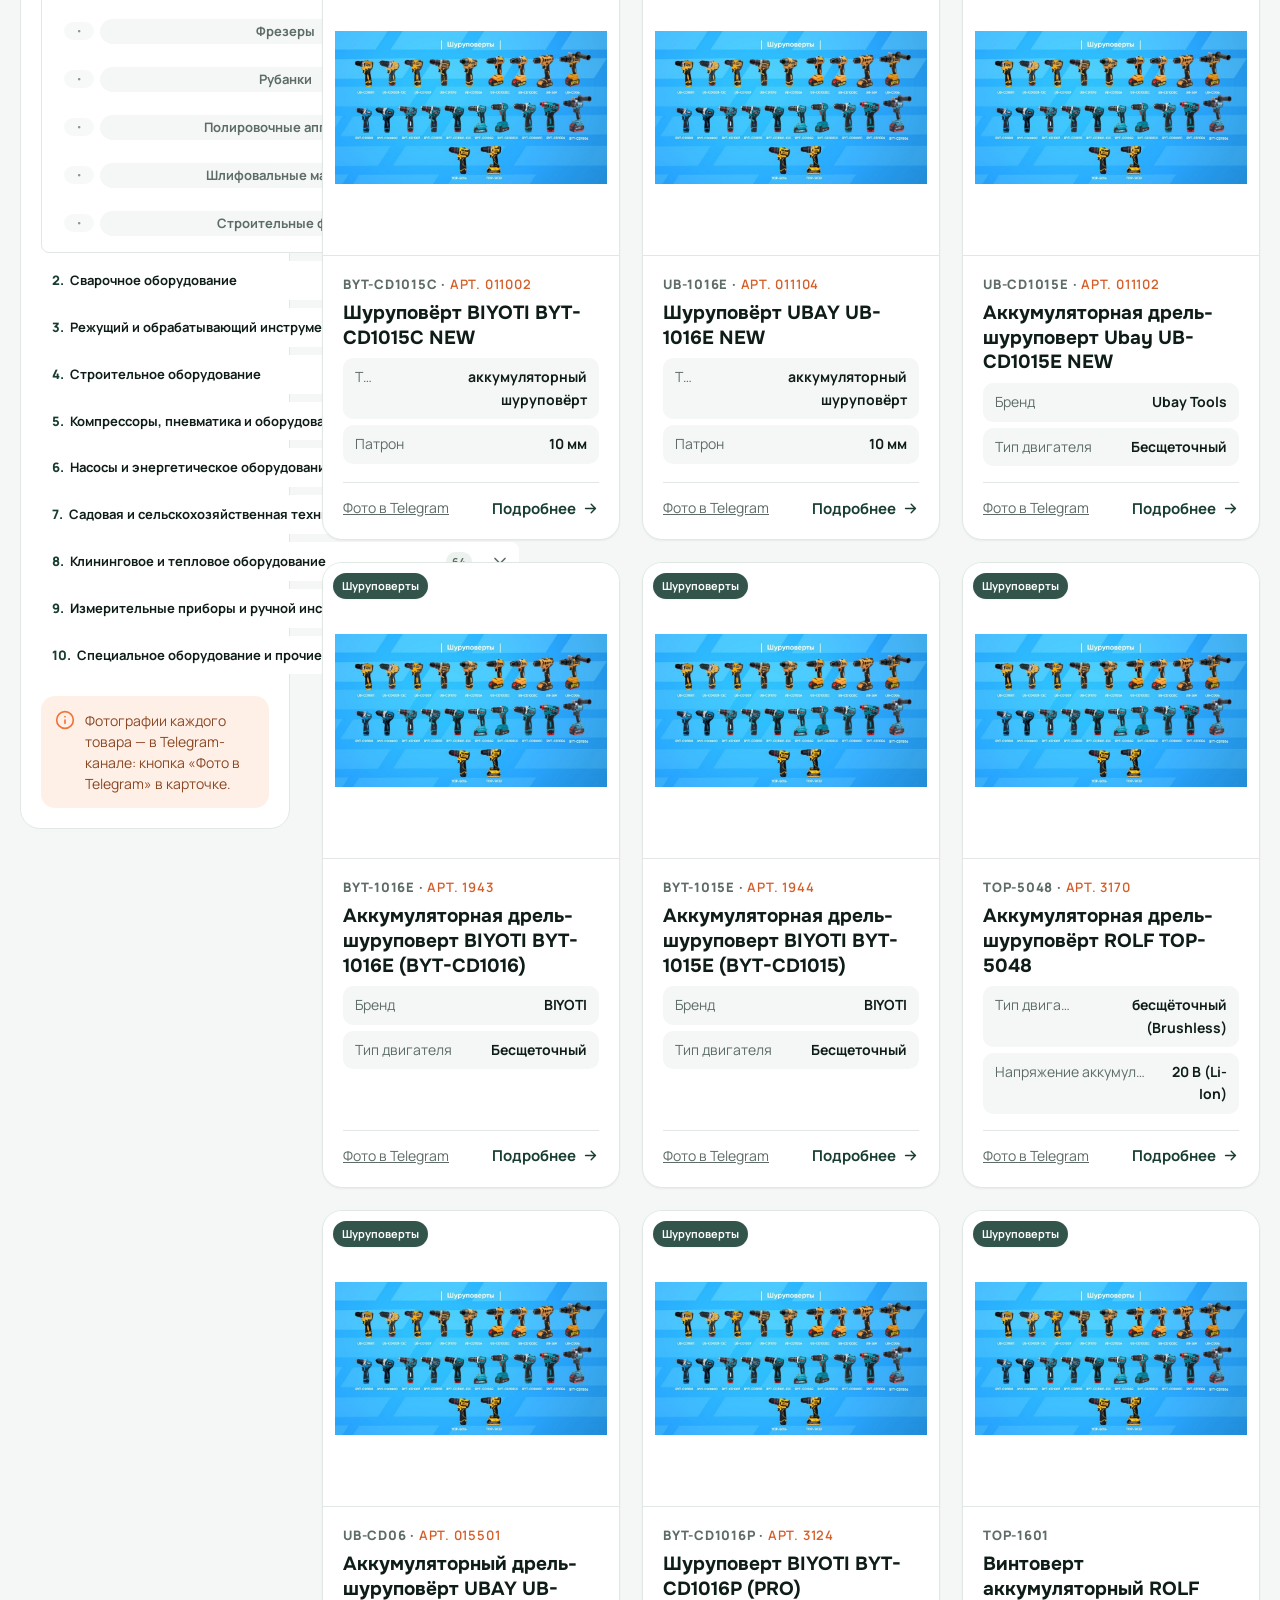
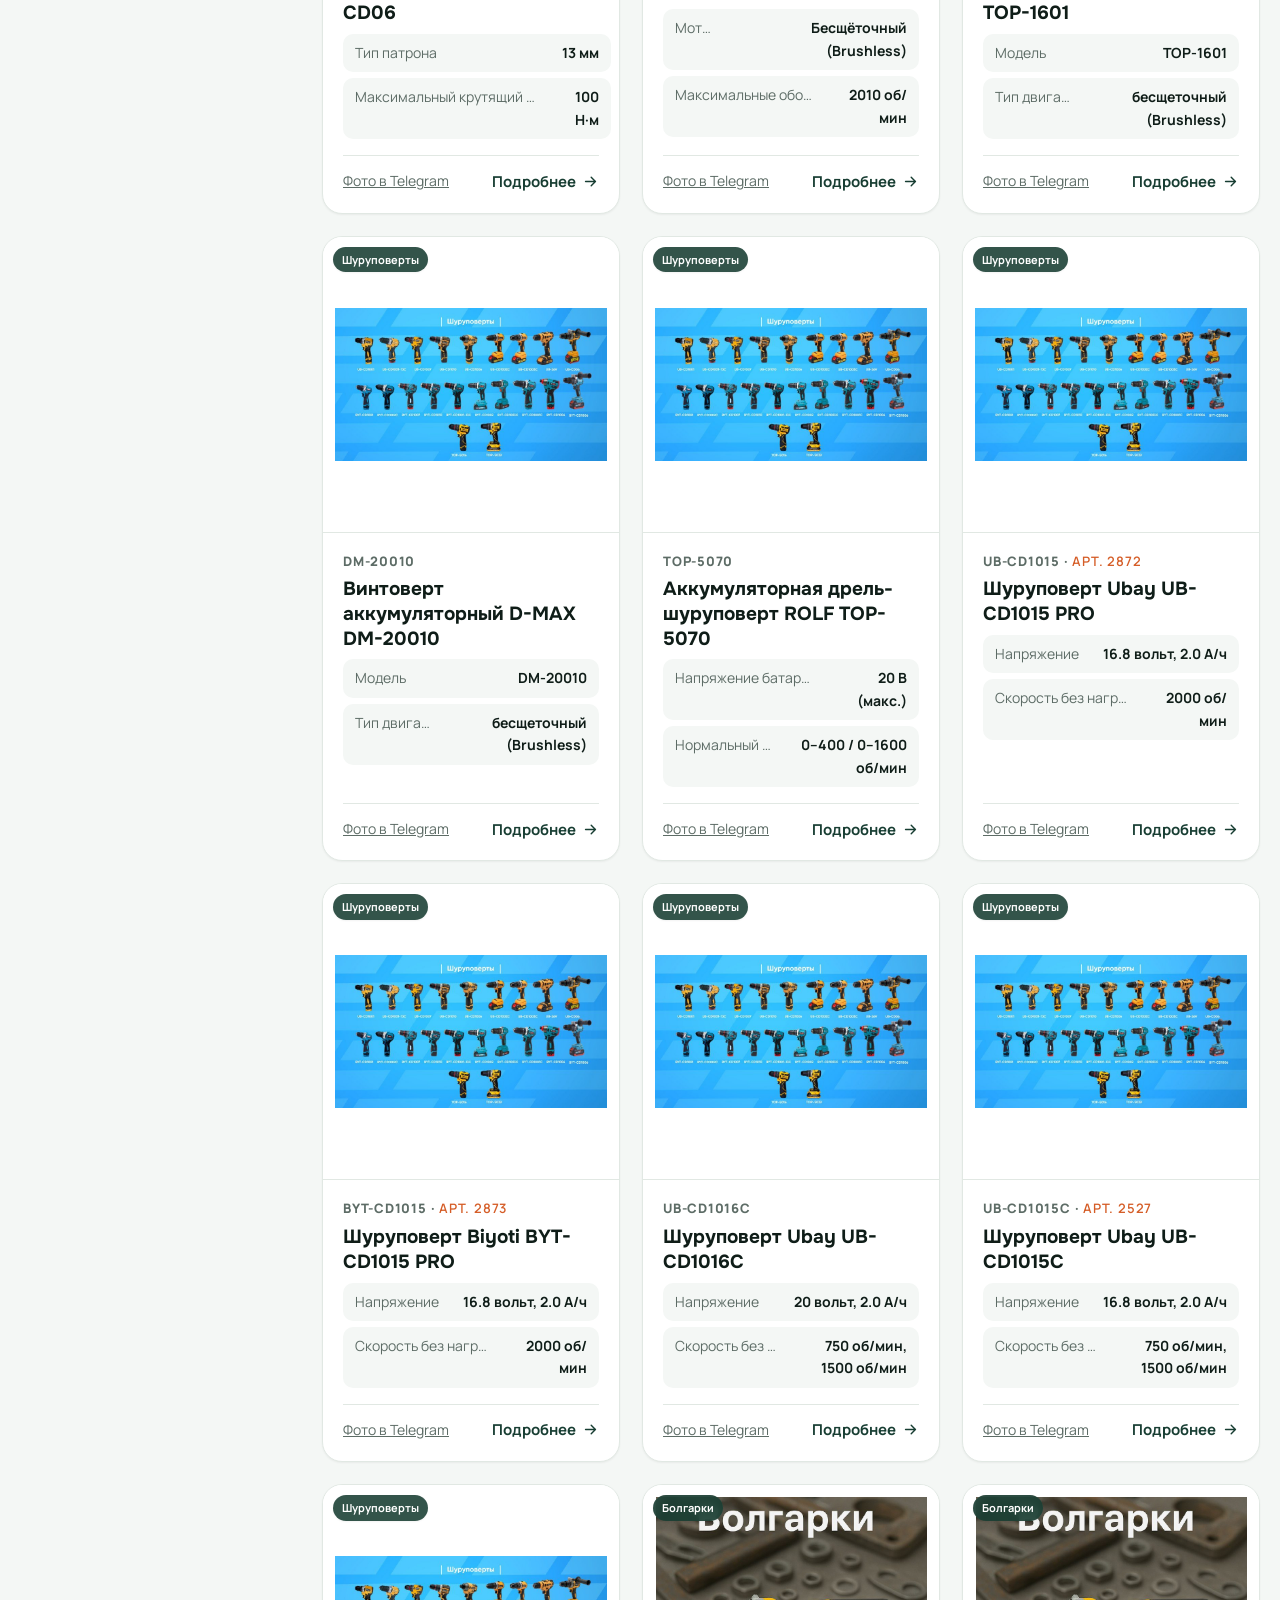
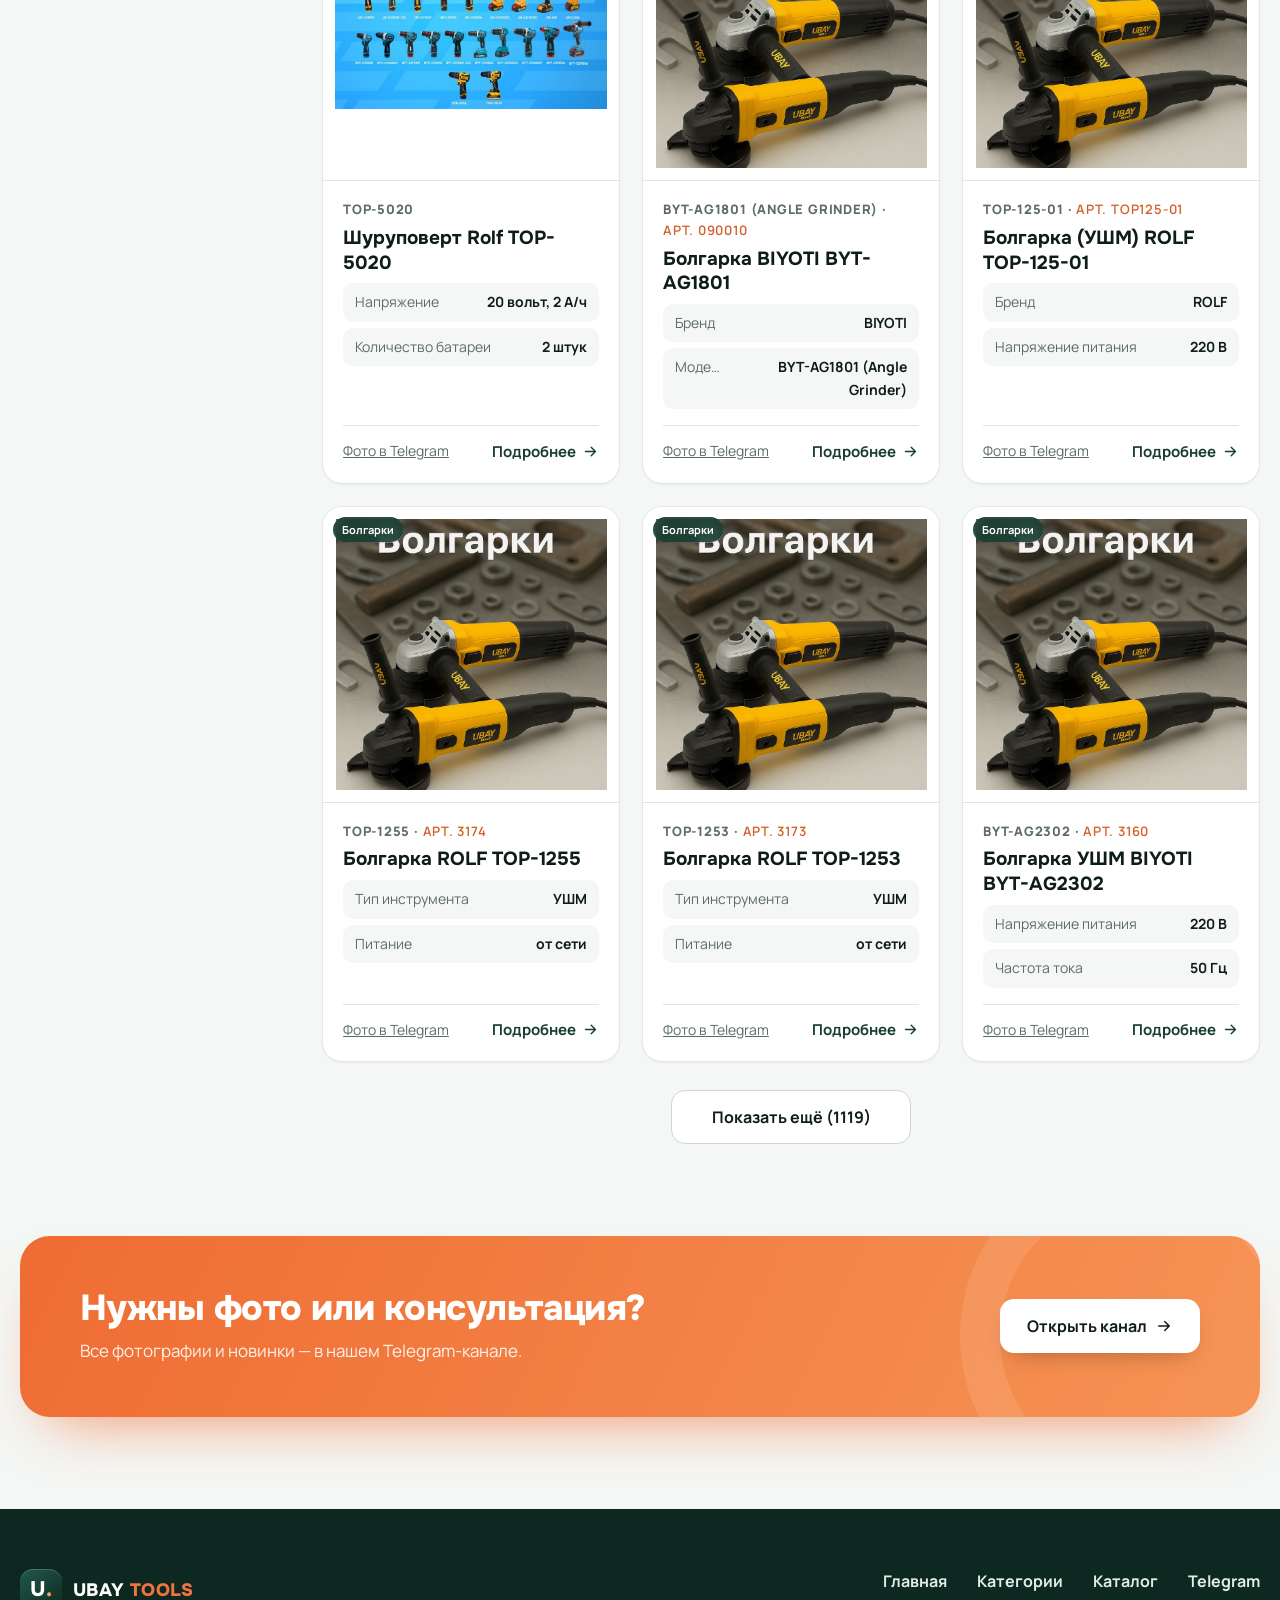
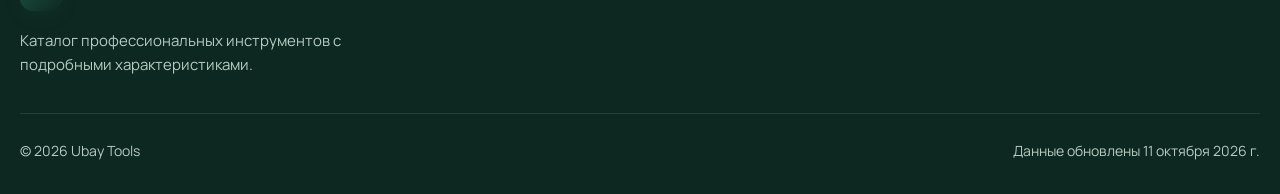
==== commit af52d5c4: "Fix mobile layout and faster first paint for deployed catalog. Defer heavy catalog data so phones se" ====
--- a/docs/index.html
+++ b/docs/index.html
@@ -2,7 +2,7 @@
 <html lang="ru">
   <head>
     <meta charset="utf-8">
-    <meta name="viewport" content="width=device-width, initial-scale=1">
+    <meta name="viewport" content="width=device-width, initial-scale=1, viewport-fit=cover">
     <meta name="theme-color" content="#173d32">
     <meta name="description" content="Каталог инструментов Ubay Tools: модели, артикулы и подробные характеристики товаров.">
     <title>Ubay Tools — каталог инструментов</title>
@@ -11,6 +11,7 @@
     <link href="https://fonts.googleapis.com/css2?family=Manrope:wght@400;500;600;700;800&family=Onest:wght@500;600;700;800&display=swap" rel="stylesheet">
     <link rel="stylesheet" href="styles.css">
     <link rel="stylesheet" href="site.css">
+    <script src="data/catalog.js" defer></script>
     <script src="app.js" defer></script>
   </head>
   <body>
@@ -74,7 +75,7 @@
             <div>
               <p class="eyebrow">Каталог</p>
               <h2 class="section-title">Все товары <span id="product-count" class="count-badge">0</span></h2>
-              <p id="catalog-status" class="page-sub">Каталог загружается...</p>
+              <p id="catalog-status" class="page-sub">Каталог загружается… Подождите несколько секунд.</p>
             </div>
           </div>
           <div class="catalog-toolbar">
--- a/docs/styles.css
+++ b/docs/styles.css
@@ -28,12 +28,17 @@
 }
 
 * { box-sizing: border-box; }
-html { scroll-behavior: smooth; -webkit-text-size-adjust: 100%; }
+html {
+  scroll-behavior: smooth;
+  -webkit-text-size-adjust: 100%;
+  overflow-x: clip;
+}
 body {
   min-height: 100vh;
   display: flex;
   flex-direction: column;
   margin: 0;
+  overflow-x: clip;
   color: var(--ink);
   background: var(--bg);
   font: 400 16px/1.6 var(--font-body);
@@ -110,7 +115,7 @@
   position: sticky;
   top: 0;
   z-index: 50;
-  background: rgb(255 255 255 / .85);
+  background: rgb(255 255 255 / .92);
   border-bottom: 1px solid var(--line);
   -webkit-backdrop-filter: saturate(1.5) blur(14px);
   backdrop-filter: saturate(1.5) blur(14px);
@@ -181,8 +186,16 @@
 .pill { display: inline-flex; align-items: center; gap: 9px; padding: 8px 16px; color: #e6f1ec; background: rgb(255 255 255 / .08); border: 1px solid rgb(255 255 255 / .16); border-radius: 999px; font-size: 14px; font-weight: 700; }
 .pulse { width: 8px; height: 8px; background: #ff9b5b; border-radius: 50%; box-shadow: 0 0 0 0 rgb(255 155 91 / .7); animation: pulse 2.2s infinite; }
 @keyframes pulse { 70% { box-shadow: 0 0 0 10px rgb(255 155 91 / 0); } 100% { box-shadow: 0 0 0 0 rgb(255 155 91 / 0); } }
-.hero h1 { margin: 24px 0 20px; font: 800 clamp(38px, 5.2vw, 66px)/1.05 var(--font-head); letter-spacing: -.025em; text-wrap: balance; }
-.hero h1 .accent { color: #ff9b5b; background: linear-gradient(90deg, #ffbe8f, #ff7d43); -webkit-background-clip: text; background-clip: text; -webkit-text-fill-color: transparent; }
+.hero h1 { margin: 24px 0 20px; font: 800 clamp(30px, 8vw, 66px)/1.08 var(--font-head); letter-spacing: -.025em; text-wrap: balance; }
+.hero h1 .accent { color: #ff9b5b; }
+@supports ((-webkit-background-clip: text) or (background-clip: text)) {
+  .hero h1 .accent {
+    background: linear-gradient(90deg, #ffbe8f, #ff7d43);
+    -webkit-background-clip: text;
+    background-clip: text;
+    -webkit-text-fill-color: transparent;
+  }
+}
 .lead { max-width: 580px; margin: 0; color: #cddfd7; font-size: clamp(17px, 1.5vw, 19px); line-height: 1.65; }
 .hero-search { max-width: 580px; display: flex; align-items: center; gap: 8px; margin-top: 34px; padding: 7px 7px 7px 18px; color: var(--ink); background: #fff; border-radius: 16px; box-shadow: var(--shadow-lg); }
 .hero-search .icon { color: var(--muted); }
@@ -682,9 +695,25 @@
   .icon-button { width: 42px; height: 42px; }
   .hero-inner { padding: 52px 0 60px; }
   .hero-visual { display: none; }
-  .hero-search { padding-left: 14px; }
-  .hero-search .button { padding: 0 16px; }
-  .hero-stats { gap: 28px; }
+  .hero-search {
+    flex-wrap: wrap;
+    gap: 10px;
+    margin-top: 28px;
+    padding: 10px;
+  }
+  .hero-search > .icon { display: none; }
+  .hero-search input {
+    flex: 1 1 100%;
+    min-height: 44px;
+    padding: 0 10px;
+    font-size: 16px;
+  }
+  .hero-search .button {
+    width: 100%;
+    --h: 46px;
+    padding: 0 16px;
+  }
+  .hero-stats { gap: 20px 28px; }
   .hero-stats dd { font-size: 28px; }
   .section { padding: 64px 0; }
   .section-tight { padding-top: 0; }
@@ -694,6 +723,10 @@
   .tile-icon { width: 42px; height: 42px; margin-bottom: 12px; }
   .tile-arrow { top: 20px; right: 18px; }
   .category-tile b { font-size: 17px; }
+  .product-grid { grid-template-columns: repeat(auto-fill, minmax(min(100%, 160px), 1fr)); gap: 14px; }
+  .product-body { padding: 14px; }
+  .product-title { font-size: 16px; }
+  .product-footer { flex-wrap: wrap; gap: 8px; }
   .cta-band { padding: 32px 24px; border-radius: 24px; }
   .cta-band .button { width: 100%; }
   .page-hero { padding: 36px 0 32px; }
@@ -719,13 +752,18 @@
   .panel-head { flex-direction: column; align-items: stretch; padding: 18px; }
   .panel-tools { flex-direction: column; align-items: stretch; }
   .search-box-sm { width: 100%; max-width: none; flex: 0 0 auto; }
-  .dialog { border-radius: 22px; }
+  .dialog {
+    width: min(100vw - 16px, 900px);
+    max-height: min(100vh - 16px, 100dvh - 16px);
+    border-radius: 22px;
+  }
   .dialog-panel { padding: 30px 20px 22px; }
   .dialog-close { top: 14px; right: 14px; }
   .dialog-panel h2 { font-size: 25px; }
-  .dialog-actions .button { flex: 1; }
+  .dialog-actions { flex-wrap: wrap; }
+  .dialog-actions .button { flex: 1; min-width: 120px; }
   .spec-row { grid-template-columns: 1fr 1fr 42px; gap: 6px; }
-  .toast { bottom: 16px; }
+  .toast { bottom: max(16px, env(safe-area-inset-bottom)); }
 }
 
 @media (max-width: 560px) {
--- a/docs/site.css
+++ b/docs/site.css
@@ -1,4 +1,11 @@
 /* Дополнения статического каталога Ubay Tools поверх styles.css */
+:root {
+  --text: var(--ink);
+  --text-muted: var(--muted);
+  --brand-light: var(--brand-50);
+  --surface-alt: var(--surface-2);
+}
+
 html { scroll-padding-top: 90px; }
 .hero-single { grid-template-columns: minmax(0, 1fr); padding: 76px 0 84px; }
 .hero-single .hero-copy { max-width: 820px; }
@@ -105,6 +112,7 @@
 }
 .category-tile {
   padding: 0;
+  gap: 0;
   overflow: hidden;
   cursor: pointer;
   font: inherit;
@@ -112,16 +120,21 @@
   border-radius: var(--radius);
   border: 1px solid var(--line);
   background: var(--surface);
+  color: var(--ink);
   transition: transform 0.25s ease, box-shadow 0.25s ease, border-color 0.25s ease;
   position: relative;
   display: flex;
   flex-direction: column;
 }
 .category-tile:hover {
+  color: var(--ink);
+  background: var(--surface);
   transform: translateY(-3px);
   border-color: var(--brand);
   box-shadow: var(--shadow-sm);
 }
+.category-tile:hover small { color: var(--muted); }
+.category-tile:hover .tile-text b { color: var(--brand); }
 
 /* Картинка категории: аккуратно вписана целиком без обрезки */
 .tile-cover {
@@ -444,15 +457,89 @@
   min-width: 240px;
 }
 
-/* Адаптив */
+/* Адаптив: мобильные переопределения поверх styles.css */
+@media (max-width: 880px) {
+  .filters {
+    position: static;
+    padding: 14px;
+    background: var(--surface);
+    border: 1px solid var(--line);
+    border-radius: 16px;
+  }
+  .filters h2 {
+    display: block;
+    margin: 0 0 10px 2px;
+  }
+  .filters-note {
+    display: flex;
+    margin-top: 12px;
+  }
+  .category-filter-search { display: block; }
+  .category-list {
+    display: flex;
+    flex-direction: column;
+    align-items: stretch;
+    gap: 4px;
+    overflow-x: visible;
+    overflow-y: auto;
+    max-height: min(42vh, 320px);
+    padding-bottom: 0;
+    -webkit-overflow-scrolling: touch;
+  }
+  .category-list .category-button,
+  .category-list .sub-category-button {
+    width: 100%;
+    min-height: 40px;
+    flex: 0 0 auto;
+    border-radius: 10px;
+  }
+  .filter-section-group {
+    width: 100%;
+    flex: 0 0 auto;
+  }
+  .product-grid {
+    grid-template-columns: repeat(2, minmax(0, 1fr));
+    gap: 14px;
+  }
+}
+
 @media (max-width: 640px) {
   .hero-single { padding: 48px 0 56px; }
-  .header-actions .button-primary { width: 42px; padding: 0 !important; }
+  .header-actions .button-primary {
+    width: auto;
+    min-width: 42px;
+    padding: 0 12px !important;
+  }
+  .header-actions .button-primary .add-label {
+    display: inline;
+    font-size: 13px;
+  }
   .category-tiles { grid-template-columns: repeat(2, minmax(0, 1fr)); gap: 12px; }
+  .category-tile { padding: 0; }
   .tile-cover { aspect-ratio: 1 / 1; padding: 10px; }
   .tile-text { padding: 10px 12px 12px; }
   .category-tile b { font-size: 13.5px; }
   .category-tile small { font-size: 11.5px; }
   .category-tile .tile-arrow { display: none; }
   .section-group-title { font-size: 17px; }
-}
+  .section-group-count { width: 100%; }
+  .section-tabs {
+    margin: 0 -4px 18px;
+    padding-left: 4px;
+    padding-right: 4px;
+  }
+  .section-tab { padding: 8px 12px; font-size: 12.5px; }
+  .load-more-wrap .button {
+    width: 100%;
+    min-width: 0;
+  }
+  .detail-media-wrap { padding: 16px; }
+  .detail-links .button { width: 100%; }
+}
+
+@media (max-width: 400px) {
+  .header-actions .button-primary .add-label { display: none; }
+  .header-actions .button-primary { width: 42px; padding: 0 !important; }
+  .category-tiles { grid-template-columns: repeat(2, minmax(0, 1fr)); }
+  .product-grid { grid-template-columns: minmax(0, 1fr); }
+}
